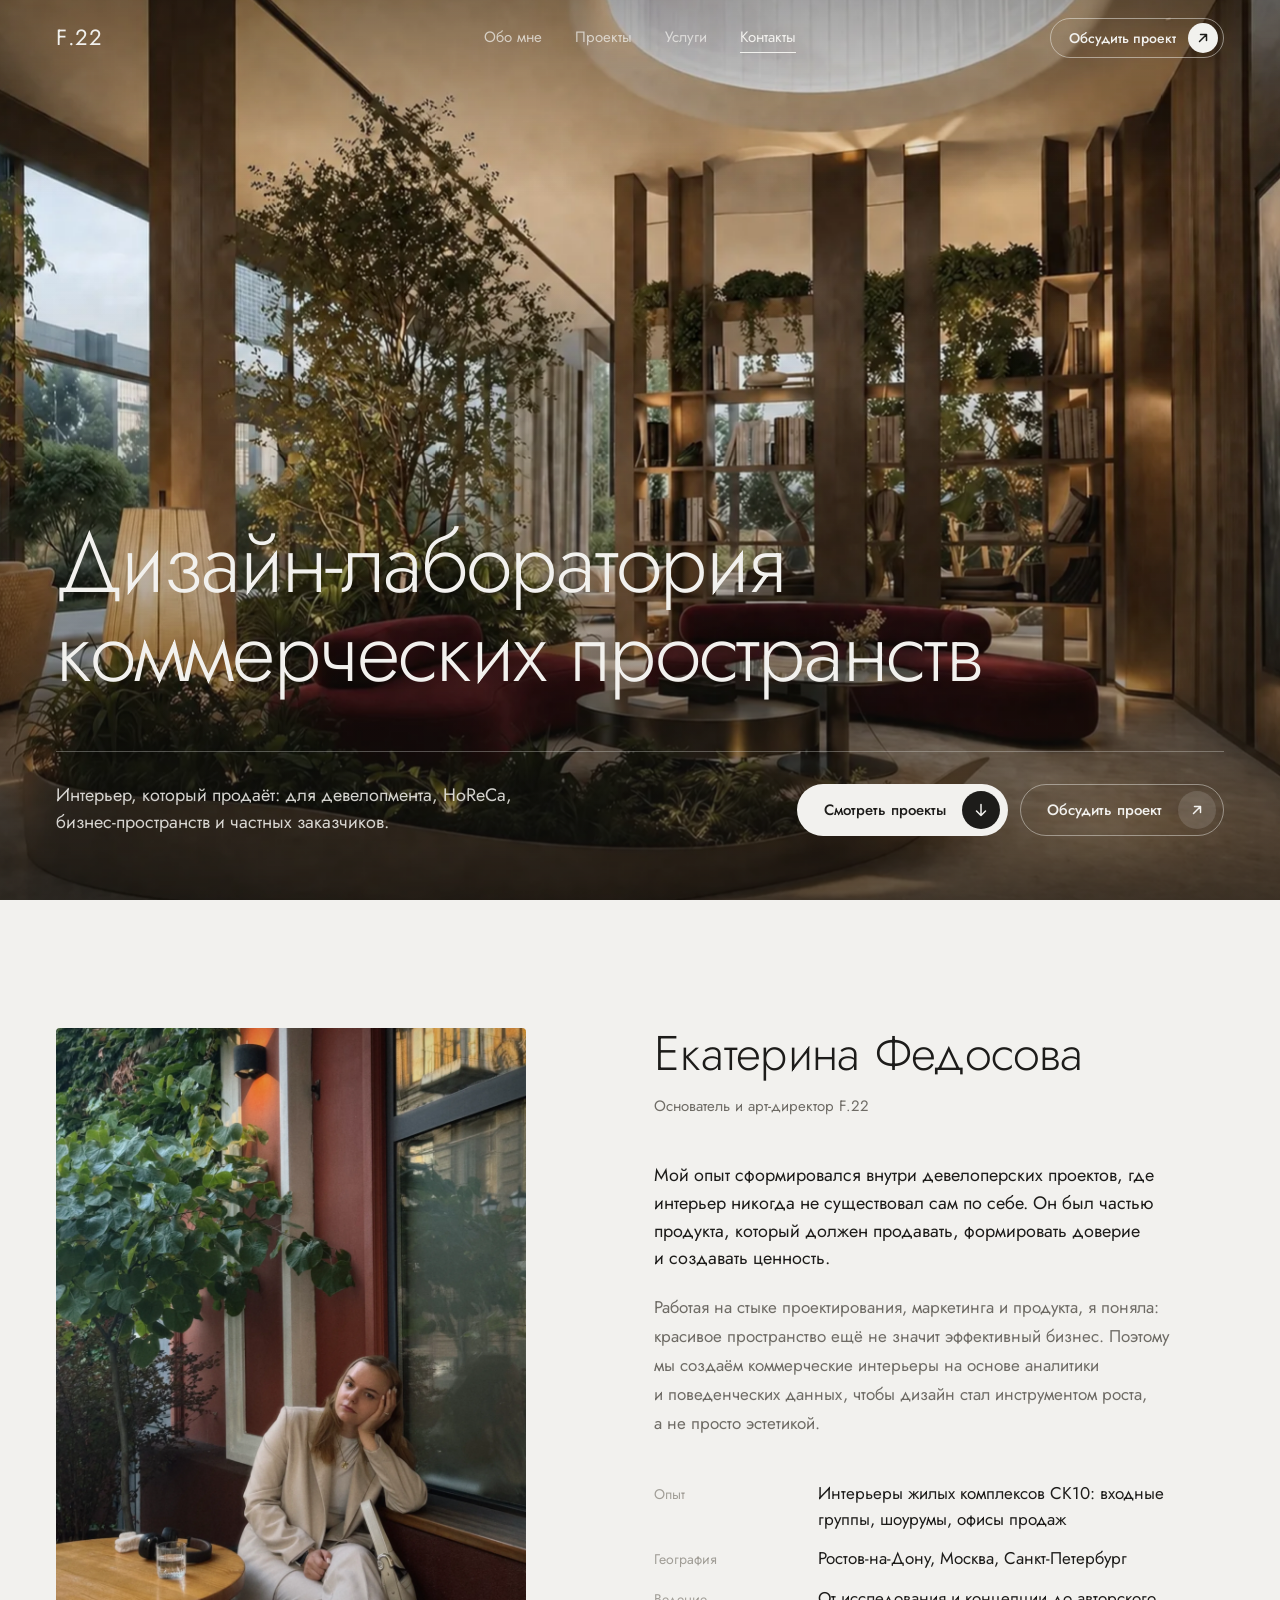
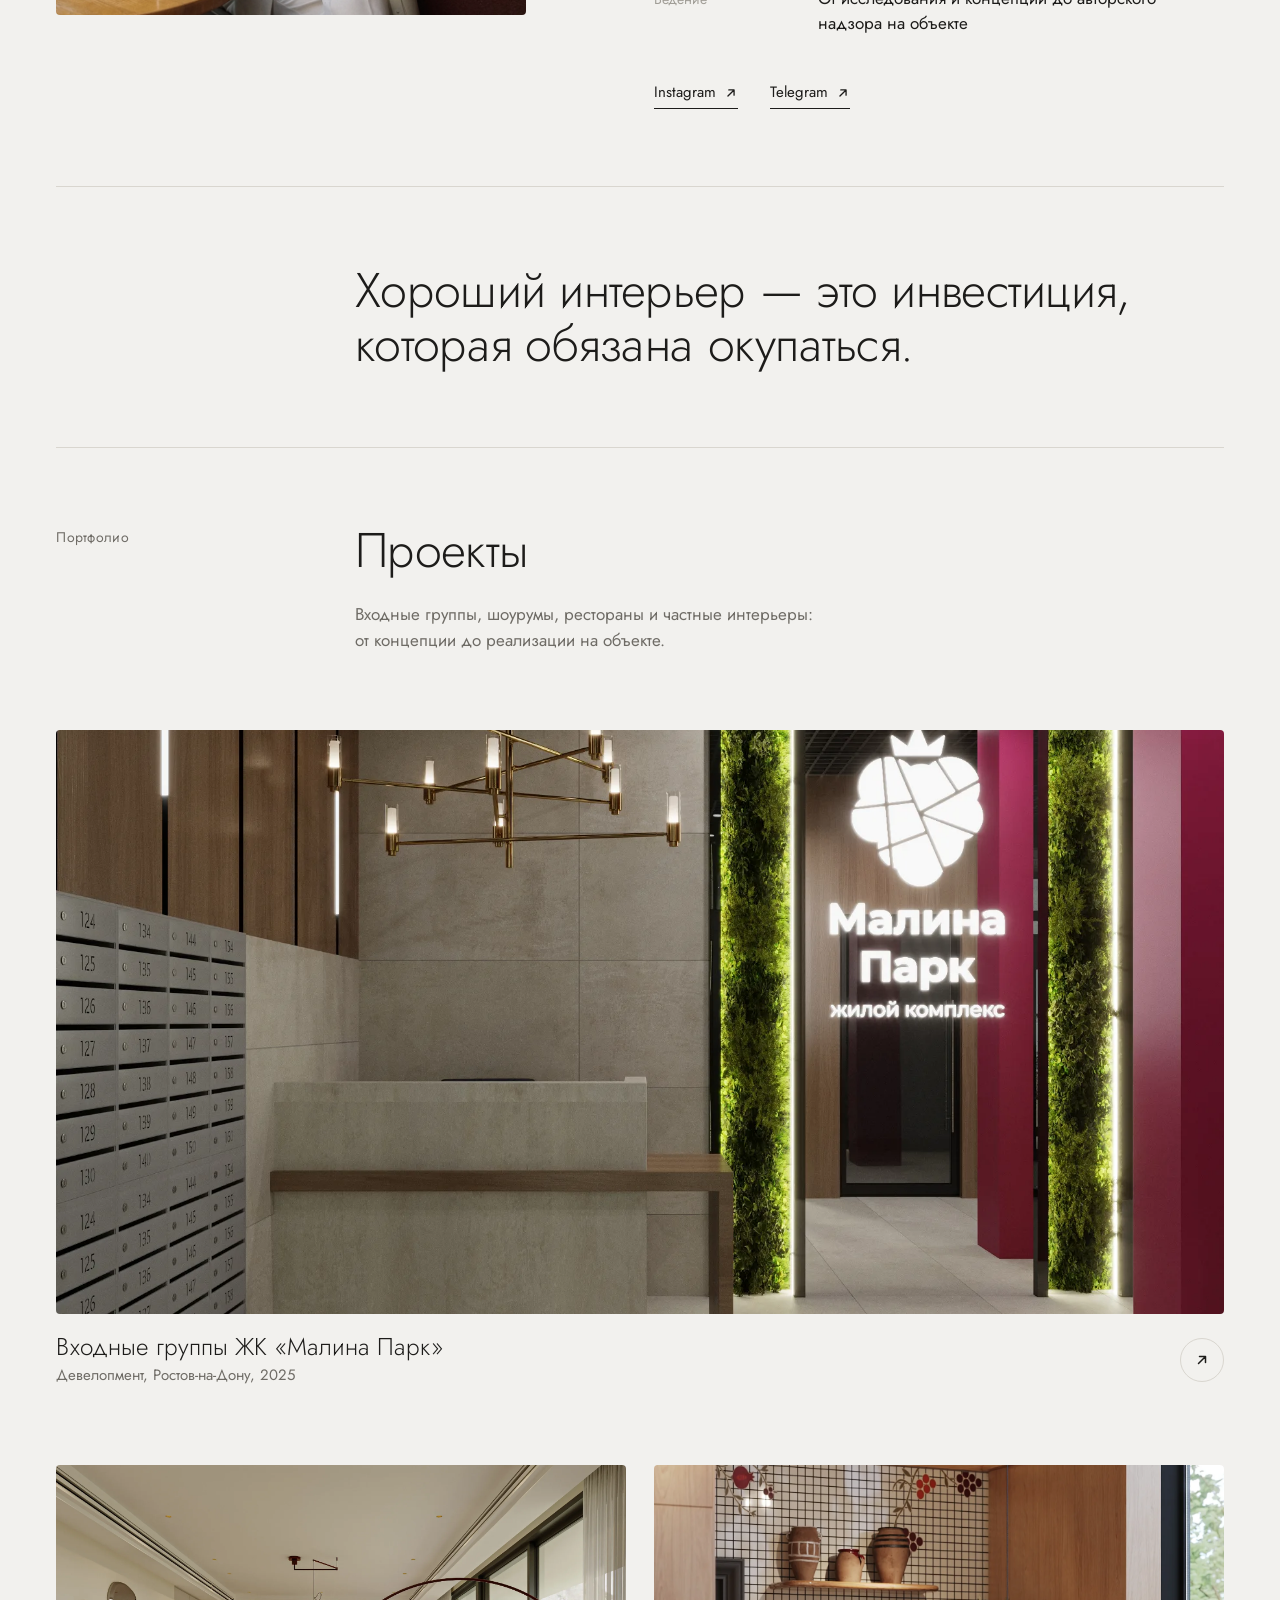
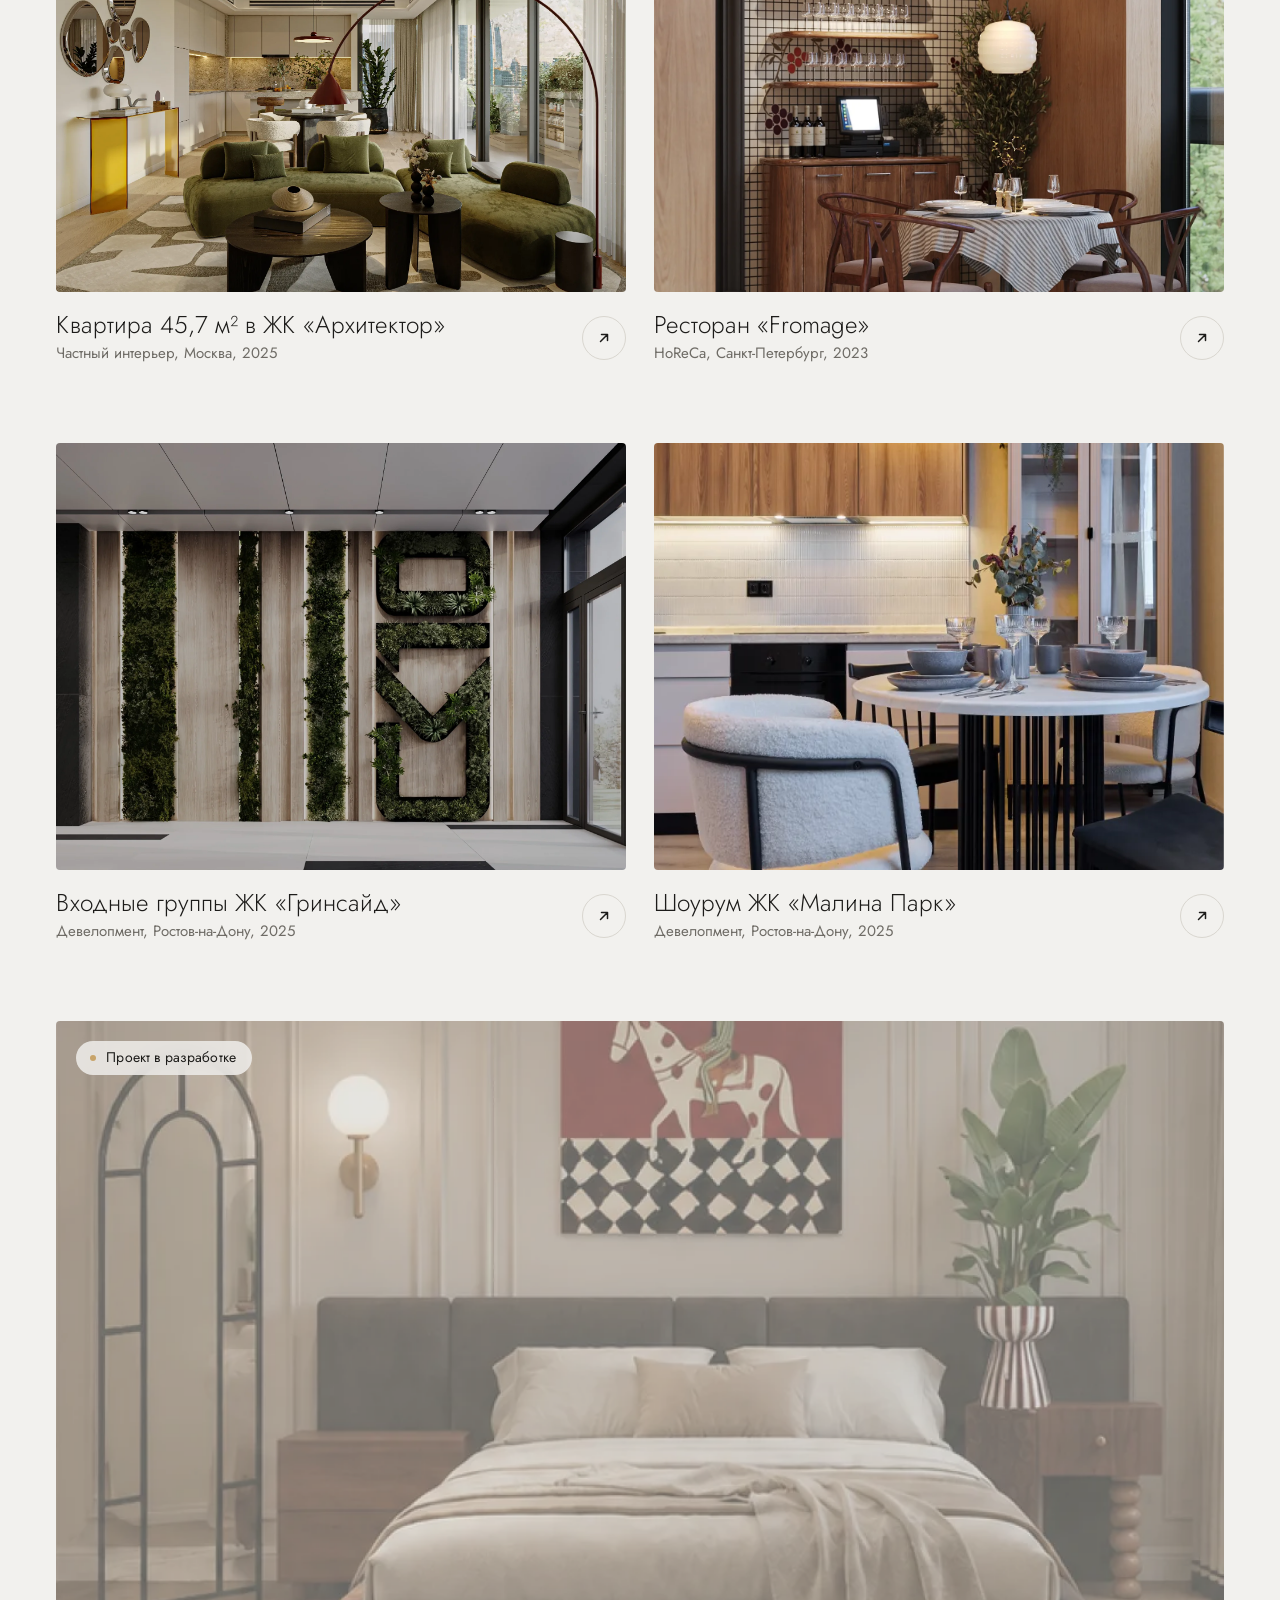
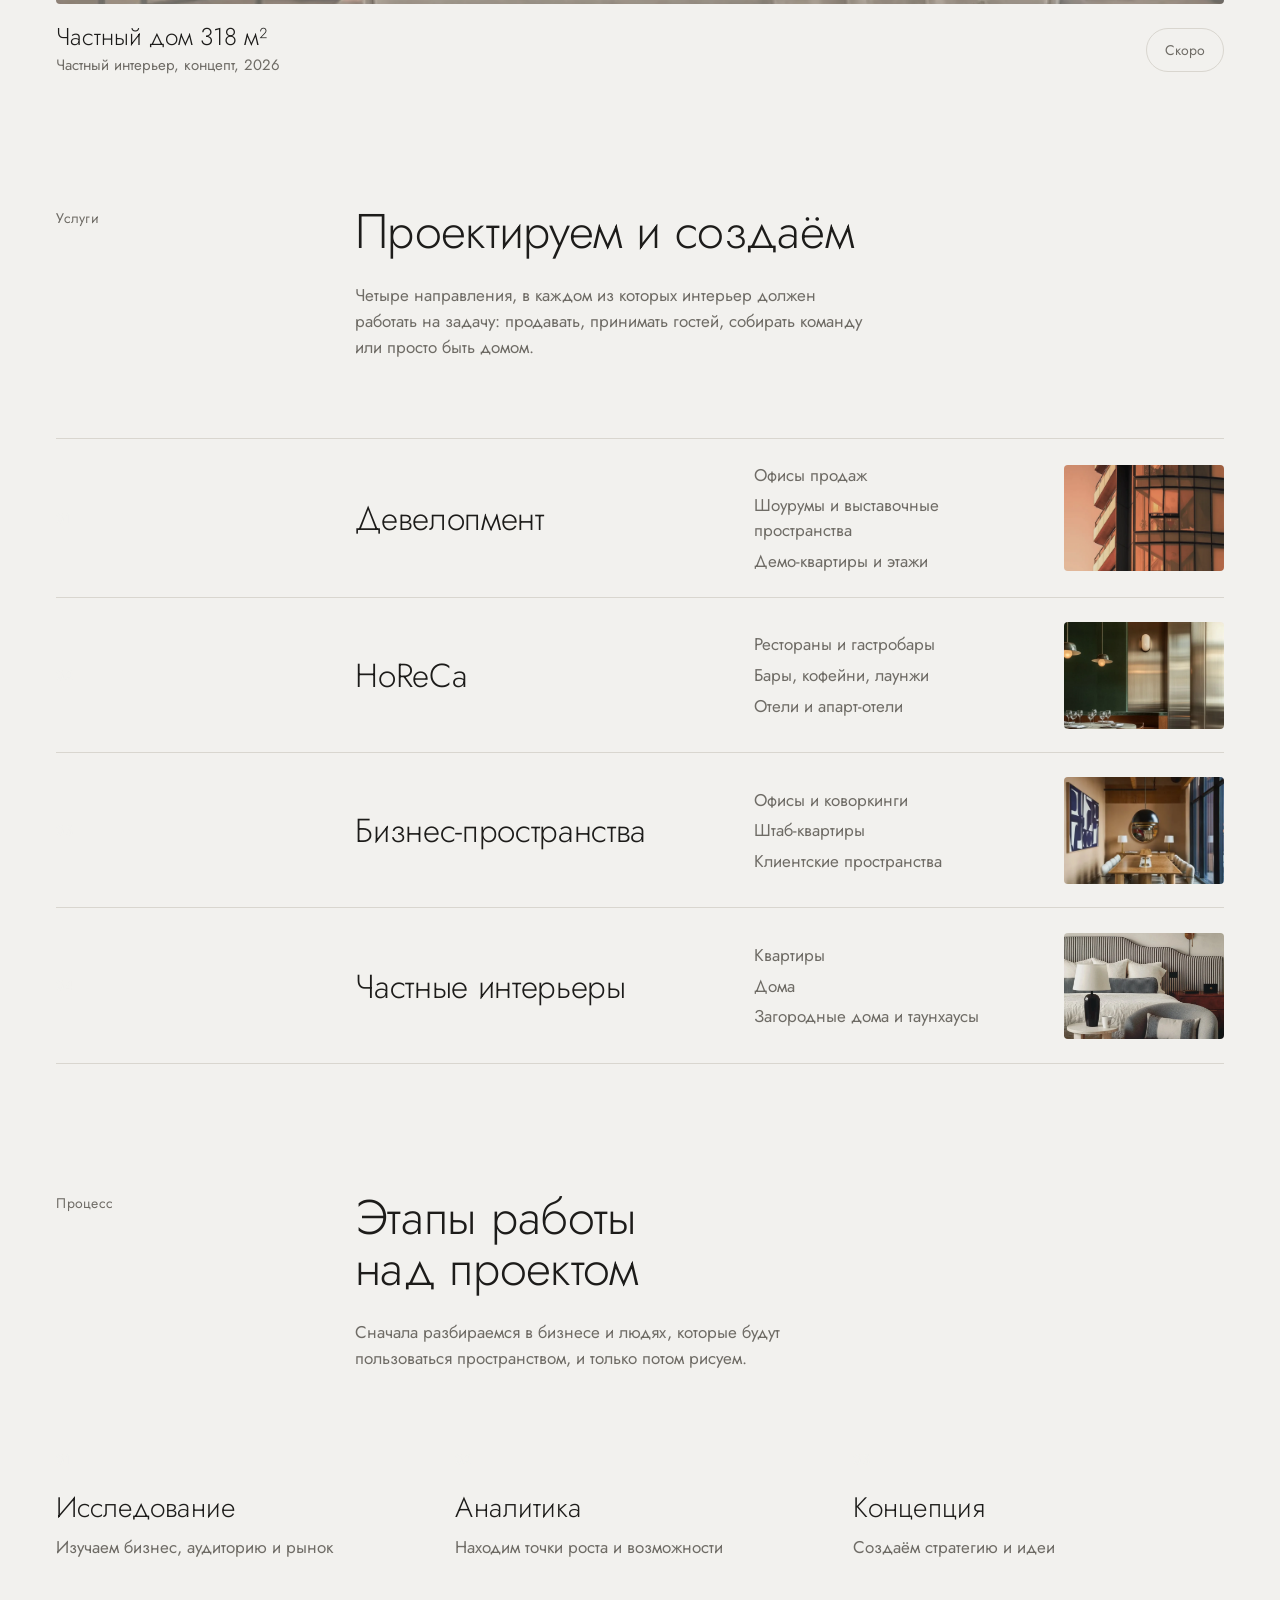
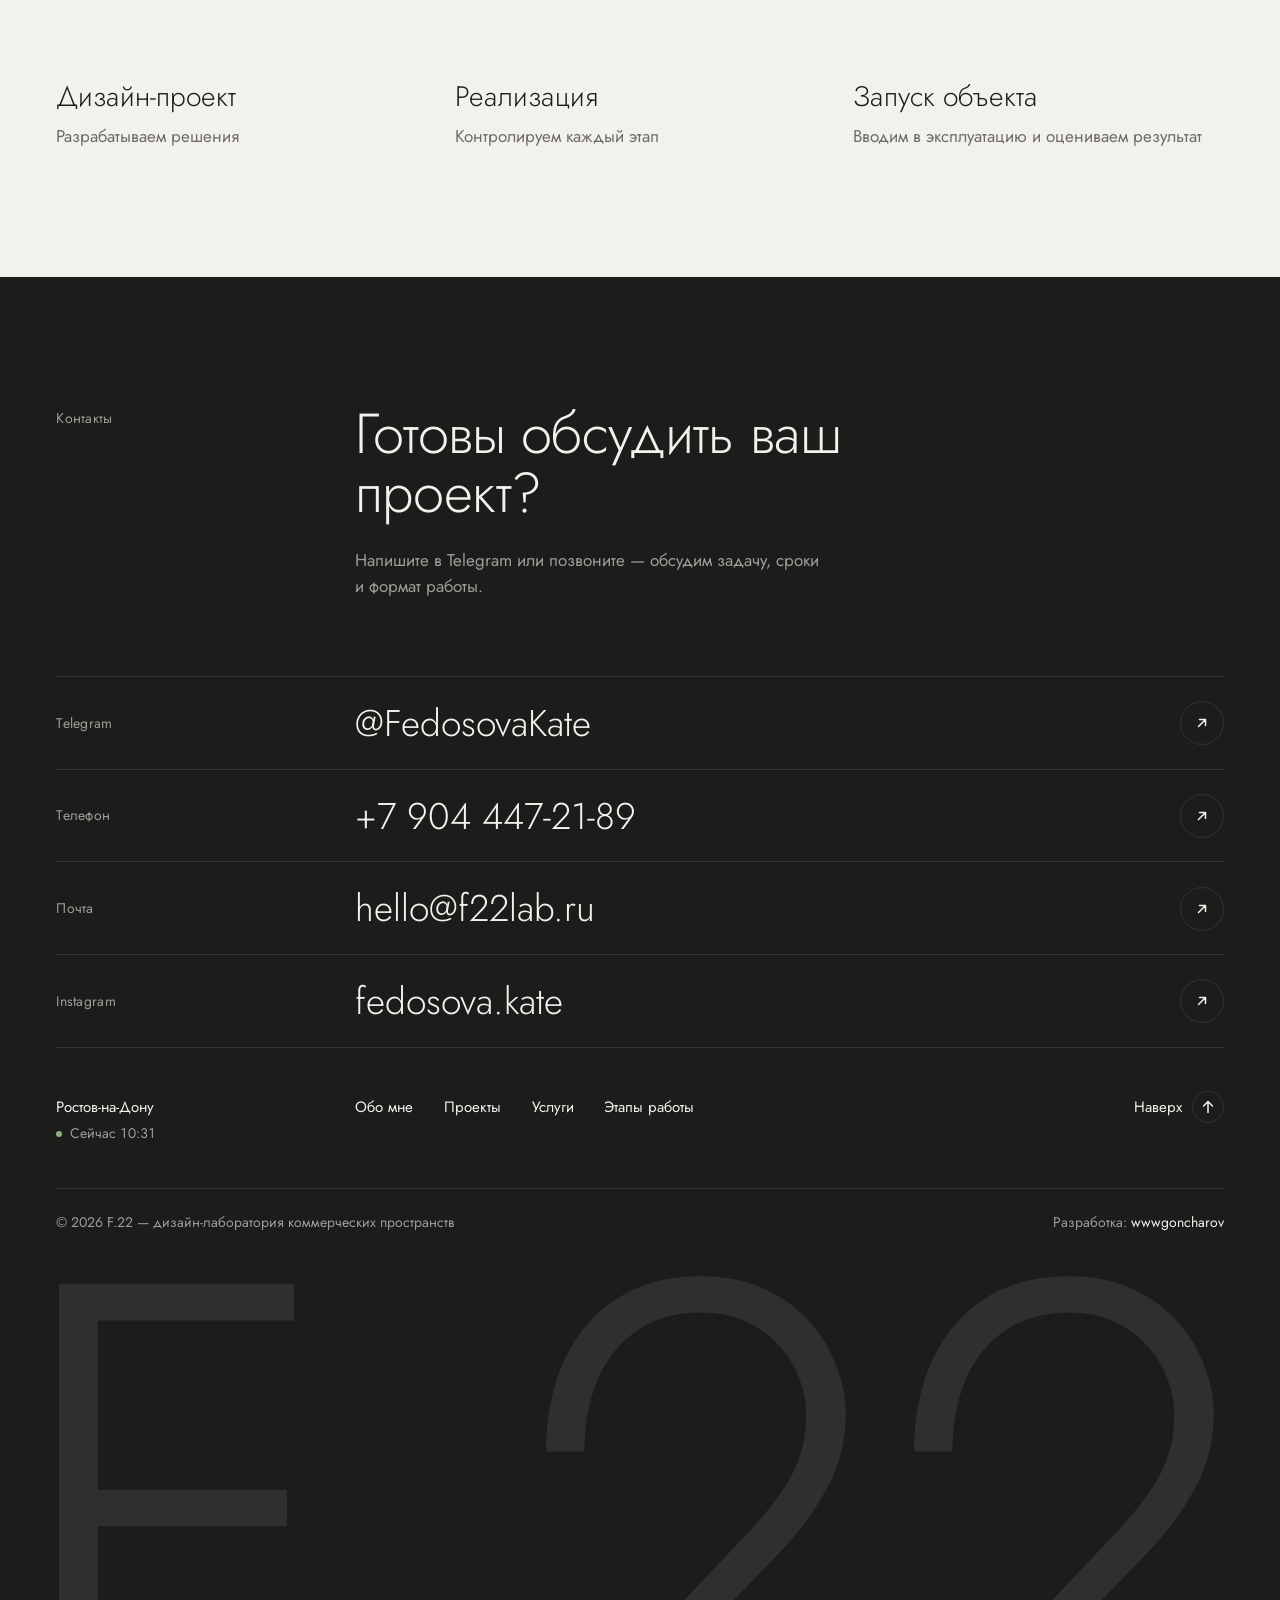
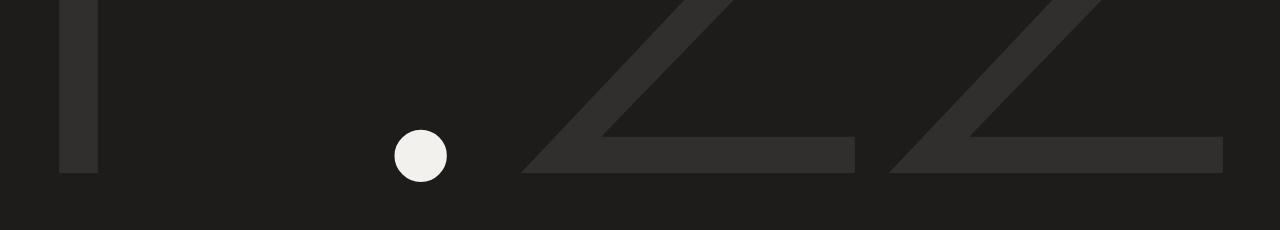
==== index.html @ 6439f621 "Мобильное меню: фото вровень с текстом, правильные переносы названий, подложка при прокрутке, стрелк" ====
<!doctype html>
<html lang="ru">
<head>
<meta charset="UTF-8" />
<meta name="viewport" content="width=device-width, initial-scale=1" />
<title>F.22 — дизайн-лаборатория коммерческих пространств</title>
<meta name="description" content="F.22 — дизайн-лаборатория коммерческих пространств Екатерины Федосовой. Интерьеры для девелопмента, HoReCa, бизнес-пространств и частных заказчиков." />
<meta name="theme-color" content="#1d1c1a" />
<script>(function(d){d.classList.add('js');var s;try{s=sessionStorage.getItem('f22-seen')}catch(e){}if(!s&&!matchMedia('(prefers-reduced-motion: reduce)').matches)d.classList.add('has-preloader');setTimeout(function(){d.classList.remove('has-preloader');d.classList.add('is-ready')},5000)})(document.documentElement);</script>
<link rel="preconnect" href="https://fonts.googleapis.com">
<link rel="preconnect" href="https://fonts.gstatic.com" crossorigin>
<link href="https://fonts.googleapis.com/css2?family=Jost:wght@300;400;500&display=swap" rel="stylesheet">
<link rel="stylesheet" href="styles.css?v=20261015-4" />
<link rel="preload" as="image" href="images/home/3A7YYE3VN3R0TZ41Y4D6B6QA4X.webp" fetchpriority="high" />
</head>
<body>
<div class="preloader" aria-hidden="true"><div class="preloader__inner"><div class="preloader__mark"><span>F</span><span>.</span><span>2</span><span>2</span></div><div class="preloader__bar"><span class="preloader__line"><i></i></span><span class="preloader__count">00</span></div></div></div>

  <header class="site-header is-over-hero" id="siteHeader" data-hero-header>
    <a href="#top" class="site-header__logo" aria-label="F.22 — наверх">F<i>.</i>22</a>
    <nav class="site-header__nav" aria-label="Разделы">
      <a href="#about" class="hover-line" data-spy="about">Обо мне</a>
      <a href="#projects" class="hover-line" data-spy="projects">Проекты</a>
      <a href="#services" class="hover-line" data-spy="services">Услуги</a>
      <a href="#contacts" class="hover-line" data-spy="contacts">Контакты</a>
    </nav>
    <a href="https://t.me/FedosovaKate" class="btn btn--small btn--outline site-header__cta has-arrow" target="_blank" rel="noopener"><span class="btn__label"><span data-text="Обсудить проект">Обсудить проект</span></span><span class="btn__icon"><span class="arrow arrow--out"><svg viewBox="0 0 16 16" aria-hidden="true"><path d="M4.5 11.5l7-7M5.5 4.5h6v6"/></svg><svg viewBox="0 0 16 16" aria-hidden="true"><path d="M4.5 11.5l7-7M5.5 4.5h6v6"/></svg></span></span></a>
    <span class="site-header__progress" aria-hidden="true"></span>
  </header>

  <main id="top">

    <!-- Первый экран -->
    <section class="hero">
      <div class="hero__media">
        <div class="hero__parallax">
          <img src="images/home/3A7YYE3VN3R0TZ41Y4D6B6QA4X.webp" alt="Лаунж-зона жилого комплекса с зелёными акцентами" loading="eager" fetchpriority="high" decoding="async" />
        </div>
      </div>
      <div class="container hero__inner">
        <h1 class="hero__title">
          <span class="line"><span>Дизайн-лаборатория</span></span>
          <span class="line"><span>коммерческих пространств</span></span>
        </h1>
        <div class="hero__bottom">
          <p class="hero__lead">Интерьер, который продаёт: для девелопмента, HoReCa, бизнес-пространств и частных заказчиков.</p>
          <div class="hero__actions btn-row">
            <a href="#projects" class="btn btn--light has-arrow"><span class="btn__label"><span data-text="Смотреть проекты">Смотреть проекты</span></span><span class="btn__icon"><span class="arrow arrow--down"><svg viewBox="0 0 16 16" aria-hidden="true"><path d="M8 2.5v11M3.5 9 8 13.5 12.5 9"/></svg><svg viewBox="0 0 16 16" aria-hidden="true"><path d="M8 2.5v11M3.5 9 8 13.5 12.5 9"/></svg></span></span></a>
            <a href="https://t.me/FedosovaKate" class="btn btn--ghost-light has-arrow" target="_blank" rel="noopener"><span class="btn__label"><span data-text="Обсудить проект">Обсудить проект</span></span><span class="btn__icon"><span class="arrow arrow--out"><svg viewBox="0 0 16 16" aria-hidden="true"><path d="M4.5 11.5l7-7M5.5 4.5h6v6"/></svg><svg viewBox="0 0 16 16" aria-hidden="true"><path d="M4.5 11.5l7-7M5.5 4.5h6v6"/></svg></span></span></a>
          </div>
        </div>
      </div>
    </section>

    <!-- Обо мне -->
    <section class="section about" id="about" data-reveal-group>
      <div class="container about__grid">
        <figure class="about__photo reveal-media">
          <img src="images/home/7981HK45ACXXZ43P3V9BPM91ZP.webp" alt="Екатерина Федосова, основатель F.22" loading="lazy" decoding="async" />
        </figure>
        <div class="about__body">
          <h2 class="h2 reveal">Екатерина Федосова</h2>
          <p class="about__role reveal">Основатель и арт-директор F.22</p>
          <p class="lead reveal">Мой опыт сформировался внутри девелоперских проектов, где интерьер никогда не существовал сам по себе. Он был частью продукта, который должен продавать, формировать доверие и создавать ценность.</p>
          <p class="text reveal">Работая на стыке проектирования, маркетинга и продукта, я поняла: красивое пространство ещё не значит эффективный бизнес. Поэтому мы создаём коммерческие интерьеры на основе аналитики и поведенческих данных, чтобы дизайн стал инструментом роста, а не просто эстетикой.</p>
          <dl class="facts reveal">
            <div><dt>Опыт</dt><dd>Интерьеры жилых комплексов СК10: входные группы, шоурумы, офисы продаж</dd></div>
            <div><dt>География</dt><dd><span class="nowrap">Ростов-на-Дону</span>, Москва, <span class="nowrap">Санкт-Петербург</span></dd></div>
            <div><dt>Ведение</dt><dd>От исследования и концепции до авторского надзора на объекте</dd></div>
          </dl>
          <div class="about__links reveal">
            <a href="https://www.instagram.com/fedosova.kate/" target="_blank" rel="noopener" class="link has-arrow">Instagram <span class="arrow arrow--out"><svg viewBox="0 0 16 16" aria-hidden="true"><path d="M4.5 11.5l7-7M5.5 4.5h6v6"/></svg><svg viewBox="0 0 16 16" aria-hidden="true"><path d="M4.5 11.5l7-7M5.5 4.5h6v6"/></svg></span></a>
            <a href="https://t.me/FedosovaKate" target="_blank" rel="noopener" class="link has-arrow">Telegram <span class="arrow arrow--out"><svg viewBox="0 0 16 16" aria-hidden="true"><path d="M4.5 11.5l7-7M5.5 4.5h6v6"/></svg><svg viewBox="0 0 16 16" aria-hidden="true"><path d="M4.5 11.5l7-7M5.5 4.5h6v6"/></svg></span></a>
          </div>
        </div>
      </div>
    </section>

    <!-- Манифест: слова проявляются по мере прокрутки -->
    <section class="statement">
      <div class="container">
        <p class="statement__text" data-words>Хороший интерьер — это инвестиция,
которая обязана окупаться.</p>
      </div>
    </section>

    <!-- Проекты -->
    <section class="section projects" id="projects" data-reveal-group>
      <div class="container">
        <div class="section-head">
          <p class="section-head__label reveal">Портфолио</p>
          <div class="section-head__body">
            <h2 class="h2 reveal">Проекты</h2>
            <p class="section-head__note reveal">Входные группы, шоурумы, рестораны и частные интерьеры: от концепции до реализации на объекте.</p>
          </div>
        </div>

        <div class="projects-list">
          <a href="projects/entrance-malina-park.html" class="project project--wide has-arrow">
            <div class="project__media reveal-media" data-cursor="Смотреть"><img src="images/home/11G11G458MPY3BJP7VB8PRRKVY.webp" alt="Входные группы ЖК «Малина Парк»" loading="lazy" decoding="async" /></div>
            <div class="project__meta reveal"><h3 class="project__title"><span class="hover-line">Входные группы ЖК «Малина Парк»</span></h3><p class="project__info">Девелопмент, <span class="nowrap">Ростов-на-Дону</span>, 2025</p><span class="row-icon" aria-hidden="true"><span class="arrow arrow--out"><svg viewBox="0 0 16 16" aria-hidden="true"><path d="M4.5 11.5l7-7M5.5 4.5h6v6"/></svg><svg viewBox="0 0 16 16" aria-hidden="true"><path d="M4.5 11.5l7-7M5.5 4.5h6v6"/></svg></span></span></div>
          </a>
          <a href="projects/apartment-arhitektor.html" class="project has-arrow">
            <div class="project__media reveal-media" data-cursor="Смотреть"><img src="images/home/28259677558R3R0J8AFCT1VQPZ.webp" alt="Квартира 45,7 м² в ЖК «Архитектор»" loading="lazy" decoding="async" /></div>
            <div class="project__meta reveal"><h3 class="project__title"><span class="hover-line">Квартира 45,7 м² в ЖК «Архитектор»</span></h3><p class="project__info">Частный интерьер, Москва, 2025</p><span class="row-icon" aria-hidden="true"><span class="arrow arrow--out"><svg viewBox="0 0 16 16" aria-hidden="true"><path d="M4.5 11.5l7-7M5.5 4.5h6v6"/></svg><svg viewBox="0 0 16 16" aria-hidden="true"><path d="M4.5 11.5l7-7M5.5 4.5h6v6"/></svg></span></span></div>
          </a>
          <a href="projects/fromage.html" class="project has-arrow">
            <div class="project__media reveal-media" data-cursor="Смотреть"><img src="images/home/77JVEY8MZJV588YZP59KXNN8CR.webp" alt="Ресторан «Fromage»" loading="lazy" decoding="async" /></div>
            <div class="project__meta reveal"><h3 class="project__title"><span class="hover-line">Ресторан «Fromage»</span></h3><p class="project__info">HoReCa, <span class="nowrap">Санкт-Петербург</span>, 2023</p><span class="row-icon" aria-hidden="true"><span class="arrow arrow--out"><svg viewBox="0 0 16 16" aria-hidden="true"><path d="M4.5 11.5l7-7M5.5 4.5h6v6"/></svg><svg viewBox="0 0 16 16" aria-hidden="true"><path d="M4.5 11.5l7-7M5.5 4.5h6v6"/></svg></span></span></div>
          </a>
          <a href="projects/entrance-greenside.html" class="project has-arrow">
            <div class="project__media reveal-media" data-cursor="Смотреть"><img src="images/home/7MHP977G6SNSZMR1BA5CCB39PQ.webp" alt="Входные группы ЖК «Гринсайд»" loading="lazy" decoding="async" /></div>
            <div class="project__meta reveal"><h3 class="project__title"><span class="hover-line">Входные группы ЖК «Гринсайд»</span></h3><p class="project__info">Девелопмент, <span class="nowrap">Ростов-на-Дону</span>, 2025</p><span class="row-icon" aria-hidden="true"><span class="arrow arrow--out"><svg viewBox="0 0 16 16" aria-hidden="true"><path d="M4.5 11.5l7-7M5.5 4.5h6v6"/></svg><svg viewBox="0 0 16 16" aria-hidden="true"><path d="M4.5 11.5l7-7M5.5 4.5h6v6"/></svg></span></span></div>
          </a>
          <a href="projects/showroom-malina-park.html" class="project has-arrow">
            <div class="project__media reveal-media" data-cursor="Смотреть"><img src="images/home/2ZYSMY14TABPABFVN132NM559C.webp" alt="Шоурум ЖК «Малина Парк»" loading="lazy" decoding="async" /></div>
            <div class="project__meta reveal"><h3 class="project__title"><span class="hover-line">Шоурум ЖК «Малина Парк»</span></h3><p class="project__info">Девелопмент, <span class="nowrap">Ростов-на-Дону</span>, 2025</p><span class="row-icon" aria-hidden="true"><span class="arrow arrow--out"><svg viewBox="0 0 16 16" aria-hidden="true"><path d="M4.5 11.5l7-7M5.5 4.5h6v6"/></svg><svg viewBox="0 0 16 16" aria-hidden="true"><path d="M4.5 11.5l7-7M5.5 4.5h6v6"/></svg></span></span></div>
          </a>
          <a href="projects/house.html" class="project project--wide project--wip" data-wip aria-haspopup="dialog">
            <div class="project__media reveal-media" data-cursor="wip"><img src="images/home/0J0ZRATZMKKG4VMBTREP3DQH4H.webp" alt="Частный дом 318 м² — проект в разработке" loading="lazy" decoding="async" /><span class="wip-badge"><span class="wip-dot" aria-hidden="true"></span>Проект в&nbsp;разработке</span></div>
            <div class="project__meta reveal"><h3 class="project__title"><span class="hover-line">Частный дом 318&nbsp;м²</span></h3><p class="project__info">Частный интерьер, концепт, 2026</p><span class="project__soon">Скоро</span></div>
          </a>
        </div>
      </div>
    </section>

    <!-- Услуги -->
    <section class="section services" id="services" data-reveal-group>
      <div class="container">
        <div class="section-head">
          <p class="section-head__label reveal">Услуги</p>
          <div class="section-head__body">
            <h2 class="h2 reveal">Проектируем и создаём</h2>
            <p class="section-head__note reveal">Четыре направления, в каждом из которых интерьер должен работать на задачу: продавать, принимать гостей, собирать команду или просто быть домом.</p>
          </div>
        </div>
        <ul class="services-list">
          <li class="service reveal"><span class="service__num">01</span><h3 class="service__title">Девелопмент</h3><ul class="service__items"><li>Офисы продаж</li><li>Шоурумы и выставочные пространства</li><li>Демо-квартиры и этажи</li></ul><div class="service__media reveal-media"><img src="images/home/72HXPEKQJBB0APMDSMA4K3706X.webp" alt="" loading="lazy" decoding="async" /></div></li>
          <li class="service reveal"><span class="service__num">02</span><h3 class="service__title">HoReCa</h3><ul class="service__items"><li>Рестораны и гастробары</li><li>Бары, кофейни, лаунжи</li><li>Отели и апарт-отели</li></ul><div class="service__media reveal-media"><img src="images/home/6TNX44TBH3NJ8H4HT0WPK3P139.webp" alt="" loading="lazy" decoding="async" /></div></li>
          <li class="service reveal"><span class="service__num">03</span><h3 class="service__title"><span class="nowrap">Бизнес-пространства</span></h3><ul class="service__items"><li>Офисы и коворкинги</li><li>Штаб-квартиры</li><li>Клиентские пространства</li></ul><div class="service__media reveal-media"><img src="images/home/425D62BBPQD1RGM4RM1NB3ZW0S.webp" alt="" loading="lazy" decoding="async" /></div></li>
          <li class="service reveal"><span class="service__num">04</span><h3 class="service__title">Частные интерьеры</h3><ul class="service__items"><li>Квартиры</li><li>Дома</li><li>Загородные дома и таунхаусы</li></ul><div class="service__media reveal-media"><img src="images/home/4J2YC5BSKVSKCXMZR03PQ27X61.webp" alt="" loading="lazy" decoding="async" /></div></li>
        </ul>
      </div>
    </section>

    <!-- Этапы -->
    <section class="section process" id="process" data-reveal-group>
      <div class="container">
        <div class="section-head">
          <p class="section-head__label reveal">Процесс</p>
          <div class="section-head__body">
            <h2 class="h2 reveal">Этапы работы над проектом</h2>
            <p class="section-head__note reveal">Сначала разбираемся в бизнесе и людях, которые будут пользоваться пространством, и только потом рисуем.</p>
          </div>
        </div>
        <ol class="steps">
          <li class="step reveal"><span class="step__num row-num">01</span><h3 class="step__title">Исследование</h3><p class="step__text">Изучаем бизнес, аудиторию и рынок</p></li>
          <li class="step reveal"><span class="step__num row-num">02</span><h3 class="step__title">Аналитика</h3><p class="step__text">Находим точки роста и возможности</p></li>
          <li class="step reveal"><span class="step__num row-num">03</span><h3 class="step__title">Концепция</h3><p class="step__text">Создаём стратегию и идеи</p></li>
          <li class="step reveal"><span class="step__num row-num">04</span><h3 class="step__title">Дизайн-проект</h3><p class="step__text">Разрабатываем решения</p></li>
          <li class="step reveal"><span class="step__num row-num">05</span><h3 class="step__title">Реализация</h3><p class="step__text">Контролируем каждый этап</p></li>
          <li class="step reveal"><span class="step__num row-num">06</span><h3 class="step__title">Запуск объекта</h3><p class="step__text">Вводим в эксплуатацию и оцениваем результат</p></li>
        </ol>
      </div>
    </section>

  </main>

  <footer class="footer footer--b" id="contacts" data-reveal-group>
    <div class="container">

      <div class="fb-head">
        <p class="fb-eyebrow reveal">Контакты</p>
        <div class="fb-head__body">
          <h2 class="footer__title reveal">Готовы обсудить ваш проект?</h2>
          <p class="fb-head__text reveal">Напишите в Telegram или позвоните — обсудим задачу, сроки и формат работы.</p>
        </div>
      </div>

      <ul class="fb-rows">
        <li class="fb-row reveal"><a href="https://t.me/FedosovaKate" target="_blank" rel="noopener" class="fb-row__link has-arrow"><span class="fb-row__label">Telegram</span><span class="fb-row__value">@FedosovaKate</span><span class="fb-row__icon"><span class="arrow arrow--out"><svg viewBox="0 0 16 16" aria-hidden="true"><path d="M4.5 11.5l7-7M5.5 4.5h6v6"/></svg><svg viewBox="0 0 16 16" aria-hidden="true"><path d="M4.5 11.5l7-7M5.5 4.5h6v6"/></svg></span></span></a></li>
        <li class="fb-row reveal"><a href="tel:+79044472189" class="fb-row__link has-arrow"><span class="fb-row__label">Телефон</span><span class="fb-row__value">+7 904 447-21-89</span><span class="fb-row__icon"><span class="arrow arrow--out"><svg viewBox="0 0 16 16" aria-hidden="true"><path d="M4.5 11.5l7-7M5.5 4.5h6v6"/></svg><svg viewBox="0 0 16 16" aria-hidden="true"><path d="M4.5 11.5l7-7M5.5 4.5h6v6"/></svg></span></a></li>
        <li class="fb-row reveal"><button type="button" class="fb-row__link copy has-arrow" data-copy="hello@f22lab.ru" aria-label="Скопировать почту hello@f22lab.ru"><span class="fb-row__label">Почта</span><span class="fb-row__value">hello@f22lab.ru</span><span class="fb-row__icon"><span class="arrow arrow--out"><svg viewBox="0 0 16 16" aria-hidden="true"><path d="M4.5 11.5l7-7M5.5 4.5h6v6"/></svg><svg viewBox="0 0 16 16" aria-hidden="true"><path d="M4.5 11.5l7-7M5.5 4.5h6v6"/></svg></span><span class="copy__toast" role="status">Почта скопирована</span></span></button></li>
        <li class="fb-row reveal"><a href="https://www.instagram.com/fedosova.kate/" target="_blank" rel="noopener" class="fb-row__link has-arrow"><span class="fb-row__label">Instagram</span><span class="fb-row__value">fedosova.kate</span><span class="fb-row__icon"><span class="arrow arrow--out"><svg viewBox="0 0 16 16" aria-hidden="true"><path d="M4.5 11.5l7-7M5.5 4.5h6v6"/></svg><svg viewBox="0 0 16 16" aria-hidden="true"><path d="M4.5 11.5l7-7M5.5 4.5h6v6"/></svg></span></span></a></li>
      </ul>

      <div class="fb-meta">
        <div class="fb-meta__city">
          <p>Ростов-на-Дону</p>
          <p class="footer__note footer__time" data-clock hidden><span class="dot" aria-hidden="true"></span>Сейчас <span data-clock-time></span></p>
        </div>
        <nav class="fb-meta__nav" aria-label="Разделы">
          <a href="#about" class="hover-line">Обо мне</a>
          <a href="#projects" class="hover-line">Проекты</a>
          <a href="#services" class="hover-line">Услуги</a>
          <a href="#process" class="hover-line">Этапы работы</a>
        </nav>
        <a href="#top" class="to-top has-arrow">Наверх <span class="btn__icon"><span class="arrow arrow--up"><svg viewBox="0 0 16 16" aria-hidden="true"><path d="M8 13.5v-11M3.5 7 8 2.5 12.5 7"/></svg><svg viewBox="0 0 16 16" aria-hidden="true"><path d="M8 13.5v-11M3.5 7 8 2.5 12.5 7"/></svg></span></span></a>
      </div>

      <div class="footer__bottom">
        <p>© 2026 F.22 — дизайн-лаборатория коммерческих пространств</p>
        <p>Разработка: <a href="https://t.me/wwwgoncharov" target="_blank" rel="noopener" class="hover-line">wwwgoncharov</a></p>
      </div>

      <div class="footer__mark" aria-hidden="true" data-mark>
        <span class="footer__mark-inner"><span class="ch">F</span><span class="ch ch--dot">.</span><span class="ch">2</span><span class="ch">2</span><i class="footer__mark-bl"></i></span>
      </div>

    </div>
  </footer>

  <script src="script.js?v=20261015-4"></script>
</body>
</html>
---- styles.css ----
/* ==========================================================================
   F.22 — дизайн-лаборатория коммерческих пространств
   Концепция: «спецификация». Сайт говорит языком интерьерного проекта:
   точная сетка, тонкие линии, спокойные подписи, много воздуха.
   Поверх — тихий интерактивный слой: всё отвечает на действие человека,
   но ничего не мешает читать и смотреть.

   Шрифт: Jost на всём сайте (300 — крупные заголовки, 400 — текст, 500 — кнопки). Капса нет.
   Анимируются только transform / opacity / clip-path — без размытия
   и без тяжёлых эффектов, чтобы скролл оставался плавным.
   ========================================================================== */

:root {
  /* ---------- палитра ---------- */
  --color-bg: #f2f1ee;
  --color-surface: #e8e6e1;
  --color-ink: #1d1c1a;
  --color-ink-soft: #6f6c66;
  --color-ink-faint: #a19e97;
  --color-line: #d9d6cf;
  --color-dark: #1d1c1a;
  --color-on-dark: #f2f1ee;
  --color-on-dark-soft: rgba(242, 241, 238, 0.6);
  --color-on-dark-line: rgba(242, 241, 238, 0.16);

  /* ---------- шрифты ---------- */
  --font-display: 'Jost', 'Futura', 'Century Gothic', -apple-system, sans-serif;
  --font-text: 'Jost', 'Futura', -apple-system, BlinkMacSystemFont, 'Segoe UI', system-ui, sans-serif;

  /* ---------- шкала ---------- */
  --text-hero: clamp(42px, 6.6vw, 112px);
  --text-statement: clamp(30px, 4.4vw, 68px);
  --text-h1: clamp(36px, 4.6vw, 72px);
  --text-h2: clamp(32px, 3.8vw, 58px);
  --text-h3: clamp(20px, 1.6vw, 24px);
  --text-lead: clamp(18px, 1.4vw, 22px);
  --text-body: 17px;
  --text-small: 15px;
  --text-caption: 14px;

  /* ---------- сетка и ритм ---------- */
  --page-max: 1680px;
  --gutter: clamp(20px, 4.4vw, 72px);
  --col-gap: clamp(16px, 2.2vw, 32px);
  --space-sm: clamp(16px, 2vw, 24px);
  --space-md: clamp(32px, 3.4vw, 48px);
  --space-lg: clamp(56px, 6vw, 96px);
  --space-xl: clamp(88px, 10vw, 160px);

  --header-h: 76px;
  --radius-img: 4px;   /* закругление всех фото */

  /* ---------- движение ---------- */
  --ease: cubic-bezier(0.22, 1, 0.36, 1);          /* мягкое торможение */
  --ease-in-out: cubic-bezier(0.65, 0, 0.35, 1);   /* «шторка» */
  --dur-fast: 0.35s;
  --dur: 0.6s;
  --dur-slow: 1.2s;
  /* наведение: плавный разгон и долгое торможение — без рывков */
  --ease-soft: cubic-bezier(0.45, 0, 0.15, 1);
  --dur-hover: 0.9s;
}

/* ==========================================================================
   База
   ========================================================================== */
*, *::before, *::after { box-sizing: border-box; }
html { -webkit-text-size-adjust: 100%; }

body {
  margin: 0;
  background: var(--color-bg);
  color: var(--color-ink);
  font-family: var(--font-text);
  font-size: var(--text-body);
  line-height: 1.65;
  -webkit-font-smoothing: antialiased;
  -moz-osx-font-smoothing: grayscale;
  text-rendering: optimizeLegibility;
}

img { display: block; max-width: 100%; }

/* все фото — с мягким закруглением; isolation + translateZ — чтобы Safari
   не терял скругление, когда картинка внутри приближается */
.project__media, .about__photo, .service__media, .gallery-item, .project-sibling__image {
  position: relative;
  border-radius: var(--radius-img);
  isolation: isolate;
  transform: translateZ(0);
}
/* фото всегда в полном цвете; у кликабельных при наведении — лёгкое
   мягкое затемнение поверх (без смены насыщенности и без «вспышек») */
.project__media::after, .service__media::after, .project-sibling__image::after {
  content: '';
  position: absolute; inset: 0;
  z-index: 1;
  border-radius: inherit;
  background: rgba(20, 19, 17, 0.16);
  opacity: 0;
  pointer-events: none;
  transition: opacity var(--dur-hover) var(--ease-soft);
}
.project:hover .project__media::after,
.service:hover .service__media::after,
.project-sibling:hover .project-sibling__image::after { opacity: 1; }
.nowrap { white-space: nowrap; }   /* составные названия городов не рвутся по дефису */
a { color: inherit; text-decoration: none; }
button { font: inherit; color: inherit; background: none; border: 0; padding: 0; cursor: pointer; }
h1, h2, h3, p, ul, ol, dl, dd, figure { margin: 0; }
ul, ol { padding: 0; list-style: none; }
svg { display: block; flex-shrink: 0; }

::selection { background: var(--color-ink); color: var(--color-bg); }
:focus-visible { outline: 1px solid currentColor; outline-offset: 4px; border-radius: 2px; }

.container {
  width: 100%;
  max-width: var(--page-max);
  margin: 0 auto;
  padding-left: var(--gutter);
  padding-right: var(--gutter);
}

.section { padding: var(--space-xl) 0; }
.section + .section { padding-top: 0; }

#about, #projects, #services, #process, #contacts { scroll-margin-top: 24px; }

/* ---------- типографика ---------- */
.h2 {
  font-family: var(--font-display);
  font-weight: 300;
  font-size: var(--text-h2);
  line-height: 1.06;
  letter-spacing: -0.015em;
}
.lead {
  font-size: var(--text-lead);
  line-height: 1.55;
  max-width: 34em;
  text-wrap: pretty;
}
.text {
  line-height: 1.7;
  color: var(--color-ink-soft);
  max-width: 38em;
  text-wrap: pretty;
}

/* шапка раздела — как в подвале: подпись слева (3 колонки),
   заголовок и пояснение справа */
.section-head {
  display: grid;
  grid-template-columns: repeat(12, minmax(0, 1fr));
  column-gap: var(--col-gap);
  align-items: start;
  margin-bottom: var(--space-lg);
}
.section-head__label {
  grid-column: 1 / span 3;
  padding-top: calc(var(--text-h2) * 0.1);
  margin-top: -0.32em;
  font-size: var(--text-caption);
  letter-spacing: 0.02em;
  color: var(--color-ink-soft);
}
.section-head__body { grid-column: 4 / -1; }
.section-head .h2 { max-width: 18ch; }
.section-head__note {
  margin-top: var(--space-sm);
  font-size: var(--text-body);
  line-height: 1.55;
  color: var(--color-ink-soft);
  max-width: 30em;
}

/* ==========================================================================
   Строки «спецификации» — общий язык сайта
   Тонкая линия прорисовывается при появлении; при наведении поверх неё
   пробегает тёмная линия, содержимое чуть сдвигается, соседние строки
   притухают, кружок со стрелкой заливается.
   ========================================================================== */
.row-num {
  font-size: var(--text-caption);
  letter-spacing: 0.02em;
  color: var(--color-on-dark-soft);
  font-variant-numeric: tabular-nums;
  transition: color var(--dur-fast) ease;
}
.row-icon {
  display: inline-flex; align-items: center; justify-content: center;
  width: 44px; height: 44px;
  flex: none;
  border: 1px solid var(--color-line);
  border-radius: 50%;
  color: var(--color-ink);
  transition: background-color var(--dur-hover) var(--ease-soft), color var(--dur-hover) var(--ease-soft), border-color var(--dur-hover) var(--ease-soft);
}

/* ==========================================================================
   Иконки-стрелки: две копии, при наведении одна уходит, другая приходит
   ========================================================================== */
.arrow {
  --dx: 0; --dy: 0;
  position: relative;
  display: inline-flex;
  width: 16px; height: 16px;
  overflow: hidden;
  flex-shrink: 0;
}
.arrow svg {
  position: absolute; inset: 0;
  width: 16px; height: 16px;
  fill: none; stroke: currentColor; stroke-width: 1.5;
  stroke-linecap: round; stroke-linejoin: round;
  transition: transform 0.8s var(--ease-soft);
}
.arrow svg + svg { transform: translate(calc(var(--dx) * -140%), calc(var(--dy) * -140%)); }
.arrow--right    { --dx: 1;  --dy: 0; }
.arrow--left     { --dx: -1; --dy: 0; }
.arrow--down     { --dx: 0;  --dy: 1; }
.arrow--up       { --dx: 0;  --dy: -1; }
.arrow--out      { --dx: 1;  --dy: -1; }   /* ↗ — внешняя ссылка */

.has-arrow:hover .arrow svg:first-child,
.has-arrow:focus-visible .arrow svg:first-child { transform: translate(calc(var(--dx) * 140%), calc(var(--dy) * 140%)); }
.has-arrow:hover .arrow svg + svg,
.has-arrow:focus-visible .arrow svg + svg { transform: translate(0, 0); }

/* ==========================================================================
   Кнопки: текст «перекатывается», стрелка сменяется, фон мягко заливается
   ========================================================================== */
.btn {
  position: relative;
  isolation: isolate;
  display: inline-flex;
  align-items: center;
  gap: 16px;
  height: 52px;
  padding: 0 7px 0 26px;
  border: 1px solid transparent;
  border-radius: 999px;
  overflow: hidden;
  font-family: var(--font-text);
  font-size: 15px;
  font-weight: 500;
  line-height: 1;
  white-space: nowrap;
  cursor: pointer;
  transition: color var(--dur-hover) var(--ease-soft), border-color var(--dur-hover) var(--ease-soft);
  will-change: transform;
}
/* заливка поднимается снизу при наведении */
.btn::before {
  content: '';
  position: absolute; inset: -1px;
  z-index: -1;
  border-radius: inherit;
  transform: translateY(101%);
  transition: transform var(--dur-hover) var(--ease-soft);
}
.btn:hover::before, .btn:focus-visible::before { transform: translateY(0); }

/* текст: при наведении уезжает вверх, снизу приходит такой же.
   Окно с запасом по высоте, а копия стоит на 0.6em ниже — хвосты букв
   (у, д, р) и верх заглавных не выглядывают из-под края. */
.btn__label {
  position: relative;
  display: block;
  overflow: hidden;
  height: 1.5em;
  line-height: 1.5;
}
.btn__label span {
  position: relative;
  display: block;
  transition: transform var(--dur-hover) var(--ease-soft);
}
.btn__label span::after {
  content: attr(data-text);
  position: absolute; left: 0; top: calc(100% + 0.6em);
}
.btn:hover .btn__label span, .btn:focus-visible .btn__label span { transform: translateY(calc(-100% - 0.6em)); }

/* кружок со стрелкой */
.btn__icon {
  display: inline-flex;
  align-items: center;
  justify-content: center;
  width: 38px; height: 38px;
  border-radius: 50%;
  transition: background-color var(--dur-hover) var(--ease-soft), color var(--dur-hover) var(--ease-soft), transform var(--dur-hover) var(--ease-soft);
}
.btn:hover .btn__icon { transform: scale(1.06); }

/* без иконки — симметричные отступы */
.btn--plain { padding: 0 26px; }

.btn--small { height: 40px; font-size: 14px; gap: 12px; padding: 0 5px 0 18px; }
.btn--small .btn__icon { width: 30px; height: 30px; }

/* тёмная */
.btn--dark { background: var(--color-ink); color: var(--color-bg); }
.btn--dark::before { background: #3a3833; }
.btn--dark .btn__icon { background: var(--color-bg); color: var(--color-ink); }

/* контурная на светлом */
.btn--outline { border-color: rgba(29, 28, 26, 0.35); color: var(--color-ink); }
.btn--outline::before { background: var(--color-ink); }
.btn--outline .btn__icon { background: var(--color-ink); color: var(--color-bg); }
.btn--outline:hover { color: var(--color-bg); border-color: var(--color-ink); }
.btn--outline:hover .btn__icon { background: var(--color-bg); color: var(--color-ink); }

/* светлая на тёмном */
.btn--light { background: var(--color-on-dark); color: var(--color-ink); }
.btn--light::before { background: #ffffff; }
.btn--light .btn__icon { background: var(--color-ink); color: var(--color-on-dark); }

/* контурная на тёмном */
.btn--ghost-light { border-color: rgba(242, 241, 238, 0.45); color: var(--color-on-dark); }
.btn--ghost-light::before { background: var(--color-on-dark); }
.btn--ghost-light .btn__icon { background: rgba(242, 241, 238, 0.14); color: var(--color-on-dark); }
.btn--ghost-light:hover { color: var(--color-ink); border-color: var(--color-on-dark); }
.btn--ghost-light:hover .btn__icon { background: var(--color-ink); color: var(--color-on-dark); }

.btn-row { display: flex; flex-wrap: wrap; gap: 12px; }

/* ==========================================================================
   Текстовые ссылки
   ========================================================================== */
/* постоянное подчёркивание, которое «перерисовывается» слева направо */
.link {
  position: relative;
  display: inline-flex;
  align-items: center;
  gap: 8px;
  padding-bottom: 4px;
}
.link::after {
  content: '';
  position: absolute; left: 0; right: 0; bottom: 0;
  height: 1px;
  background: currentColor;
  transform-origin: right;
  transition: transform var(--dur) var(--ease);
}
.link:hover::after { animation: line-redraw 0.9s var(--ease); }
@keyframes line-redraw {
  0%   { transform: scaleX(1); transform-origin: right; }
  45%  { transform: scaleX(0); transform-origin: right; }
  46%  { transform: scaleX(0); transform-origin: left; }
  100% { transform: scaleX(1); transform-origin: left; }
}
.link .arrow { width: 14px; height: 14px; }
.link .arrow svg { width: 14px; height: 14px; }

/* подчёркивание появляется только при наведении */
.hover-line { position: relative; display: inline-block; }
.hover-line::after {
  content: '';
  position: absolute; left: 0; right: 0; bottom: -3px;
  height: 1px;
  background: currentColor;
  transform: scaleX(0);
  transform-origin: right;
  transition: transform var(--dur-hover) var(--ease-soft);
}
.hover-line:hover::after, .hover-line.is-active::after { transform: scaleX(1); transform-origin: left; }

/* ==========================================================================
   Шапка: прячется при скролле вниз, возвращается при скролле вверх,
   подсвечивает текущий раздел и показывает прогресс страницы
   ========================================================================== */
.site-header {
  position: fixed;
  top: 0; left: 0; right: 0;
  z-index: 100;
  height: var(--header-h);
  display: grid;
  grid-template-columns: 1fr auto 1fr;
  align-items: center;
  padding: 0 var(--gutter);
  color: var(--color-ink);
  background: rgba(242, 241, 238, 0.72);
  -webkit-backdrop-filter: blur(18px) saturate(1.4);
  backdrop-filter: blur(18px) saturate(1.4);
  border-bottom: 1px solid var(--color-line);
  transition: transform 0.7s var(--ease), background-color 0.5s var(--ease), color 0.5s var(--ease), border-color 0.5s var(--ease);
}
.site-header.is-hidden { transform: translateY(-101%); }
.site-header.is-over-hero {
  color: var(--color-on-dark);
  background: transparent;
  -webkit-backdrop-filter: none;
  backdrop-filter: none;
  border-color: transparent;
}
.site-header.is-over-hero .btn--outline { border-color: rgba(242, 241, 238, 0.5); color: var(--color-on-dark); }
.site-header.is-over-hero .btn--outline::before { background: var(--color-on-dark); }
.site-header.is-over-hero .btn--outline .btn__icon { background: var(--color-on-dark); color: var(--color-ink); }
.site-header.is-over-hero .btn--outline:hover { color: var(--color-ink); border-color: var(--color-on-dark); }
.site-header.is-over-hero .btn--outline:hover .btn__icon { background: var(--color-ink); color: var(--color-on-dark); }

.site-header__logo {
  justify-self: start;
  display: inline-flex;
  align-items: baseline;
  font-family: var(--font-display);
  font-size: 22px;
  letter-spacing: 0.02em;
}
/* точка в логотипе — маленький «живой» элемент */
.site-header__logo i {
  display: inline-block;
  font-style: normal;
  transition: transform var(--dur) var(--ease);
}
.site-header__logo:hover i { transform: translateY(-4px); }

.site-header__nav { display: flex; gap: clamp(22px, 2.6vw, 40px); font-size: var(--text-small); }
.site-header__nav a { opacity: 0.72; transition: opacity var(--dur-fast) ease; }
.site-header__nav a:hover, .site-header__nav a.is-active { opacity: 1; }
.site-header__cta { justify-self: end; }

.site-header__progress {
  position: absolute; left: 0; right: 0; bottom: -1px;
  height: 1px;
  background: var(--color-ink);
  opacity: 0.28;                       /* тихая полоска, не спорит с контентом */
  transform: scaleX(0);
  transform-origin: left;
  pointer-events: none;
}
.site-header.is-over-hero .site-header__progress { opacity: 0; }

/* ==========================================================================
   Первый экран
   ========================================================================== */
.hero {
  position: relative;
  min-height: 100vh;
  min-height: 100svh;
  display: flex;
  align-items: flex-end;
  overflow: hidden;
  background: var(--color-dark);
  color: var(--color-on-dark);
}
.hero__media { position: absolute; inset: 0; overflow: hidden; }
/* обёртка двигается от скролла и мыши, сама картинка — анимация загрузки */
.hero__parallax { position: absolute; inset: -4%; will-change: transform; }
.hero__parallax img { width: 100%; height: 100%; object-fit: cover; }
.hero__media::after {
  content: '';
  position: absolute; inset: 0;
  background:
    linear-gradient(180deg, rgba(20, 19, 17, 0.35) 0%, rgba(20, 19, 17, 0) 22%),
    linear-gradient(0deg, rgba(20, 19, 17, 0.62) 0%, rgba(20, 19, 17, 0.12) 52%, rgba(20, 19, 17, 0) 70%);
}
.hero__inner {
  position: relative;
  z-index: 1;
  padding-top: calc(var(--header-h) + var(--space-lg));
  padding-bottom: clamp(40px, 5vw, 72px);
  will-change: transform, opacity;
}
.hero__title {
  font-family: var(--font-display);
  font-weight: 300;
  font-size: var(--text-hero);
  line-height: 1;
  letter-spacing: -0.025em;
  margin-bottom: clamp(32px, 4vw, 56px);
}
.hero__title .line { display: block; overflow: hidden; padding-bottom: 0.06em; }
.hero__title .line > span { display: inline-block; }
.hero__bottom {
  position: relative;
  display: grid;
  grid-template-columns: repeat(12, minmax(0, 1fr));
  column-gap: var(--col-gap);
  row-gap: 28px;
  align-items: end;
  padding-top: clamp(24px, 2.4vw, 32px);
}
/* линия над нижним рядом прорисовывается при загрузке */
.hero__bottom::before {
  content: '';
  position: absolute; left: 0; right: 0; top: 0;
  height: 1px;
  background: rgba(242, 241, 238, 0.3);
  transform-origin: left;
}
.hero__lead {
  grid-column: 1 / span 5;
  font-size: var(--text-lead);
  line-height: 1.5;
  color: rgba(242, 241, 238, 0.86);
  max-width: 30em;
}
.hero__actions { grid-column: 8 / -1; justify-self: end; }

/* загрузка — одна постановочная сцена */
.js .hero__parallax img { transform: scale(1.1); opacity: 0; }
.js .hero__title .line > span { transform: translateY(105%); }
.js .hero__bottom::before { transform: scaleX(0); }
.js .hero__lead, .js .hero__actions { opacity: 0; transform: translateY(14px); }
.js .site-header.is-over-hero { opacity: 0; }

.is-ready .hero__parallax img { transform: scale(1); opacity: 1; transition: transform 2.6s var(--ease), opacity 1.2s ease; }
.is-ready .hero__title .line > span { transform: none; transition: transform 1.3s var(--ease); }
.is-ready .hero__title .line:nth-child(2) > span { transition-delay: 0.1s; }
.is-ready .hero__bottom::before { transform: scaleX(1); transition: transform 1.6s var(--ease-in-out) 0.35s; }
.is-ready .hero__lead { opacity: 1; transform: none; transition: opacity 1s ease 0.6s, transform 1.2s var(--ease) 0.6s; }
.is-ready .hero__actions { opacity: 1; transform: none; transition: opacity 1s ease 0.75s, transform 1.2s var(--ease) 0.75s; }
.is-ready .site-header.is-over-hero { opacity: 1; transition: opacity 1s ease 0.8s, transform 0.7s var(--ease), background-color 0.5s var(--ease), color 0.5s var(--ease), border-color 0.5s var(--ease); }

/* ==========================================================================
   Обо мне
   ========================================================================== */
.about__grid {
  display: grid;
  grid-template-columns: repeat(12, minmax(0, 1fr));
  column-gap: var(--col-gap);
  row-gap: var(--space-md);
  align-items: start;
}
.about__photo {
  grid-column: 1 / span 5;
  aspect-ratio: 4 / 5;
  overflow: hidden;
  background: var(--color-surface);
}
.about__photo img { width: 100%; height: 100%; object-fit: cover; }
.about__body { grid-column: 7 / -1; display: flex; flex-direction: column; }
.about__role { margin-top: 14px; font-size: var(--text-small); color: var(--color-ink-soft); }
.about__body .lead { margin-top: var(--space-md); }
.about__body .text { margin-top: 20px; }
.about__links { display: flex; flex-wrap: wrap; gap: 12px 32px; margin-top: var(--space-md); font-size: var(--text-small); }

/* факты — две колонки без линий, разделены воздухом */
.facts { margin-top: var(--space-md); display: flex; flex-direction: column; gap: 14px; }
.facts > div {
  display: grid;
  grid-template-columns: minmax(110px, 1fr) 3fr;
  gap: var(--col-gap);
}
.facts dt { font-size: var(--text-caption); color: var(--color-ink-faint); padding-top: 2px; }
.facts dd { line-height: 1.5; }


/* ==========================================================================
   Цитата — слова «проявляются» по мере прокрутки
   ========================================================================== */
.statement { padding: 0; }
/* цитата в «рамке» из двух тонких линий — блок не выглядит пустым */
.statement .container { position: relative; padding-top: var(--space-lg); padding-bottom: var(--space-lg); }
.statement .container::before,
.statement .container::after {
  content: ''; position: absolute; left: var(--gutter); right: var(--gutter);
  height: 1px; background: var(--color-line);
}
.statement .container::before { top: 0; }
.statement .container::after { bottom: 0; }
.section:has(+ .statement) { padding-bottom: var(--space-lg); }
.statement + .section { padding-top: var(--space-lg); }
.statement__text {
  font-family: var(--font-display);
  font-weight: 300;
  font-size: var(--text-statement);
  line-height: 1.12;
  letter-spacing: -0.015em;
  max-width: 20ch;
  margin-left: calc((100% + var(--col-gap)) / 12 * 3);
  text-wrap: balance;
}
/* ПК: ровно две строки — перенос задан в тексте после «инвестиция,» */
@media (min-width: 1024px) {
  /* кегль чуть меньше, чтобы первая строка влезла от 4-й колонки до правого поля */
  .statement__text { max-width: none; white-space: pre-line; text-wrap: wrap; font-size: clamp(30px, 3.8vw, 64px); }
}
.statement__text .w { opacity: var(--o, 1); transition: opacity 0.25s linear; }

/* ==========================================================================
   Проекты
   ========================================================================== */
.projects-list {
  display: grid;
  grid-template-columns: repeat(2, minmax(0, 1fr));
  column-gap: var(--col-gap);
  row-gap: var(--space-lg);
}
.project { display: block; }
.project--wide { grid-column: 1 / -1; }
.project__media {
  position: relative;
  aspect-ratio: 4 / 3;
  overflow: hidden;
  background: var(--color-surface);
}
.project--wide .project__media { aspect-ratio: 2 / 1; }
.project__media img {
  width: 100%; height: 100%;
  object-fit: cover;
  transition: transform 1.6s var(--ease-soft);
}

/* подпись проекта: название, сфера и кружок ↗ — без линий */
.project__meta {
  display: grid;
  grid-template-columns: 1fr auto;
  align-items: center;
  column-gap: 20px;
  row-gap: 2px;
  padding-top: 18px;
}
.project__title {
  grid-column: 1; grid-row: 1;
  font-family: var(--font-display);
  font-weight: 300;
  font-size: clamp(22px, 1.9vw, 30px);
  line-height: 1.2;
  transition: transform var(--dur-hover) var(--ease-soft);
}
.project__title .hover-line::after { display: none; }
.project__info {
  grid-column: 1; grid-row: 2;
  font-size: var(--text-small);
  color: var(--color-ink-soft);
  transition: transform var(--dur-hover) var(--ease-soft) 0.04s;
}
.project__meta .row-icon { grid-column: 2; grid-row: 1 / span 2; }

.project:hover .project__media img { transform: scale(1.035); }
.project:hover .project__title,
.project:hover .project__info { transform: translateX(8px); }
.project:hover .row-icon,
.project:focus-visible .row-icon { background: var(--color-ink); color: var(--color-bg); border-color: var(--color-ink); }

/* у соседних проектов притухает только подпись (фото остаются в цвете);
   :has — чтобы ничего не мигало, когда курсор проходит через промежуток */
@media (hover: hover) {
  .project__meta { transition: opacity var(--dur-hover) var(--ease-soft); }
  .projects-list:has(.project:hover) .project:not(:hover) .project__meta { opacity: 0.45; }
}

/* ==========================================================================
   Курсор-«линза» над проектами (только мышь)
   ========================================================================== */
.cursor {
  position: fixed;
  top: 0; left: 0;
  z-index: 200;
  width: 92px; height: 92px;
  margin: -46px 0 0 -46px;
  pointer-events: none;
  will-change: transform;
}
.cursor__blob { position: absolute; inset: 0; will-change: transform; }
/* «стекло»: размывает то, что под ним, лёгкий тёмный тон и светлая обводка —
   кружок читается и на светлом, и на тёмном фото */
.cursor__glass {
  width: 100%; height: 100%;
  border-radius: 50%;
  background: rgba(29, 28, 26, 0.24);
  -webkit-backdrop-filter: blur(14px) saturate(1.4);
  backdrop-filter: blur(14px) saturate(1.4);
  box-shadow: none;   /* без обводки и без тени */
  opacity: 0;
  transform: scale(0.2);
  transition: transform 0.75s cubic-bezier(0.34, 1.56, 0.64, 1), opacity 0.35s ease;
}
.cursor.is-active .cursor__glass { opacity: 1; transform: scale(1); }
.cursor__arrow {
  position: absolute;
  left: 50%; top: 50%;
  width: 30px; height: 30px;
  margin: -15px 0 0 -15px;
  fill: none;
  stroke: #ffffff;
  stroke-width: 1.4;
  stroke-linecap: round;
  stroke-linejoin: round;
  opacity: 0;
  transform: scale(0.4) rotate(-45deg);
  transition: transform 0.75s cubic-bezier(0.34, 1.56, 0.64, 1) 0.04s, opacity 0.3s ease;
}
.cursor.is-active .cursor__arrow { opacity: 1; transform: none; }
/* проект в разработке: вместо стрелки — часы, тот же «стеклянный» кружок */
.cursor__wip { transform: scale(0.4); }
.cursor.is-active .cursor__wip,
.cursor.is-active.is-wip .cursor__arrow:not(.cursor__wip) { opacity: 0; }
.cursor.is-active.is-wip .cursor__wip { opacity: 1; transform: none; }
@media (hover: hover) and (pointer: fine) {
  .has-cursor [data-cursor] { cursor: none; }
}

/* ==========================================================================
   Услуги — строки спецификации
   ========================================================================== */
/* услуги — строки «спецификации», тот же язык, что у контактов в подвале:
   номер слева (как подпись строки), крупное название, состав и маленькое
   фото справа; между строками тонкие линии, которые прорисовываются при
   появлении. При наведении тёмная линия мягко проходит по низу строки,
   название чуть сдвигается, текст соседних строк притухает (фото — нет). */
.services-list { list-style: none; margin: 0; padding: 0; border-top: 1px solid var(--color-line); }
.service {
  position: relative;
  display: grid;
  grid-template-columns: repeat(12, minmax(0, 1fr));
  column-gap: var(--col-gap);
  align-items: center;
  padding: clamp(18px, 1.9vw, 28px) 0;
}
.service::before {
  content: '';
  position: absolute; left: 0; right: 0; bottom: 0;
  height: 1px;
  background: var(--color-line);
  transform-origin: left;
  transition: transform 1.2s var(--ease-in-out);
  transition-delay: inherit;
}
.js .service:not(.visible)::before { transform: scaleX(0); }
.service::after {
  content: '';
  position: absolute; left: 0; right: 0; bottom: 0;
  height: 1px;
  background: var(--color-ink);
  transform: scaleX(0);
  transform-origin: right;
  transition: transform 1.1s var(--ease-soft);
}
.service:hover::after { transform: scaleX(1); transform-origin: left; }

.service__num {
  grid-column: 1 / span 3;
  font-size: var(--text-caption);
  letter-spacing: 0.02em;
  color: var(--color-on-dark-soft);
  font-variant-numeric: tabular-nums;
  transition: color var(--dur-hover) var(--ease-soft), opacity var(--dur-hover) var(--ease-soft);
}
.service__title {
  grid-column: 4 / span 4;
  font-family: var(--font-display);
  font-weight: 300;
  font-size: clamp(26px, 2.6vw, 40px);
  line-height: 1.15;
  letter-spacing: -0.01em;
  transition: transform var(--dur-hover) var(--ease-soft), opacity var(--dur-hover) var(--ease-soft);
}
.service__items {
  grid-column: 8 / span 3;
  line-height: 1.45;
  color: var(--color-ink-soft);
  transition: opacity var(--dur-hover) var(--ease-soft);
}
.service__items li + li { margin-top: 6px; }
.service__items li { transition: color var(--dur-hover) var(--ease-soft); }
.service__media {
  grid-column: 11 / -1;
  justify-self: end;
  width: 100%;
  max-width: 160px;
  aspect-ratio: 3 / 2;
  overflow: hidden;
  background: var(--color-surface);
}
.service__media img { width: 100%; height: 100%; object-fit: cover; }

.service:hover .service__num { color: var(--color-ink); }
.service:hover .service__title { transform: translateX(8px); }
.service:hover .service__items li { color: var(--color-ink); }
/* притухает только текст соседних строк и только когда курсор на строке */
@media (hover: hover) {
  .services-list:has(.service:hover) .service:not(:hover) :is(.service__num, .service__title, .service__items) { opacity: 0.45; }
}

/* ==========================================================================
   Этапы
   ========================================================================== */
/* этапы: сетка 3 × 2, номер, этап, пояснение — без линий */
.steps {
  display: grid;
  grid-template-columns: repeat(3, minmax(0, 1fr));
  column-gap: var(--col-gap);
  row-gap: var(--space-lg);
}
.step__num { display: block; margin-bottom: clamp(16px, 1.6vw, 24px); }
.step__title {
  font-family: var(--font-display);
  font-weight: 300;
  font-size: clamp(24px, 2.2vw, 34px);
  line-height: 1.15;
  margin-bottom: 10px;
  transition: transform var(--dur-hover) var(--ease-soft);
}
.step__text {
  line-height: 1.55;
  color: var(--color-ink-soft);
  max-width: 22em;
  transition: transform var(--dur-hover) var(--ease-soft) 0.04s, color var(--dur-hover) var(--ease-soft);
}
.step:hover .step__num { color: var(--color-ink); }
.step:hover .step__title,
.step:hover .step__text { transform: translateX(8px); }
.step:hover .step__text { color: var(--color-ink); }
@media (hover: hover) {
  .js .step.visible { transition: opacity var(--dur-hover) var(--ease-soft), transform 1.2s var(--ease); }
  .js .steps:has(.step:hover) .step.visible:not(:hover) { opacity: 0.5; }
}

/* ==========================================================================
   Подвал / контакты
   Контакты — строками «спецификации», как таблица в кейсах. Тот же язык
   строк используется по всему сайту (услуги, этапы, проекты).
   ========================================================================== */
.footer {
  --footer-line: rgba(242, 241, 238, 0.1);      /* основные линии */
  position: relative;
  overflow: hidden;
  background: var(--color-dark);
  color: var(--color-on-dark);
  padding: var(--space-xl) 0 0;
}

.footer__note { font-size: var(--text-caption); line-height: 1.5; color: var(--color-on-dark-soft); }
.footer__time { font-variant-numeric: tabular-nums; }
.footer__time .dot {
  display: inline-block;
  width: 6px; height: 6px;
  margin-right: 8px;
  border-radius: 50%;
  background: #8fae7f;
  vertical-align: 1px;
  animation: pulse 2.4s ease-in-out infinite;
}
@keyframes pulse { 0%, 100% { opacity: 1; } 50% { opacity: 0.35; } }

/* копирование почты */
.copy { text-align: left; }
.copy__icon { width: 16px; height: 16px; flex: none; fill: none; stroke: currentColor; stroke-width: 1.3; opacity: 0.5; transition: opacity var(--dur-fast) ease; }
.copy:hover .copy__icon { opacity: 1; }
.copy__toast {
  position: absolute;
  left: 0; bottom: calc(100% + 10px);
  padding: 7px 12px;
  border-radius: 999px;
  background: var(--color-on-dark);
  color: var(--color-ink);
  font-family: var(--font-text);
  font-size: 13px;
  line-height: 1.4;
  white-space: nowrap;
  opacity: 0;
  transform: translateY(6px);
  transition: opacity var(--dur-fast) ease, transform var(--dur) var(--ease);
  pointer-events: none;
}
.copy.is-copied .copy__toast { opacity: 1; transform: none; }

/* --- нижняя строка --- */
.footer__bottom {
  display: grid;
  grid-template-columns: 1fr auto;
  align-items: center;
  gap: 12px 24px;
  padding: 22px 0;
  border-top: 1px solid var(--footer-line);
  font-size: var(--text-caption);
  color: var(--color-on-dark-soft);
}
.footer__bottom a { color: var(--color-on-dark); }
/* ПК: «Наверх» по центру, «Разработка» справа */
.footer__bottom p:nth-of-type(2) { justify-self: end; }   /* «Разработка» — справа */
.to-top { display: inline-flex; align-items: center; gap: 10px; color: var(--color-on-dark); }
.to-top .btn__icon { width: 32px; height: 32px; border: 1px solid var(--footer-line); transition: background-color var(--dur-hover) var(--ease-soft), color var(--dur-hover) var(--ease-soft), border-color var(--dur-hover) var(--ease-soft); }
.to-top:hover .btn__icon { background: var(--color-on-dark); color: var(--color-ink); border-color: var(--color-on-dark); }

/* --- знак F.22 на всю ширину ---
   script.js подгоняет размер так, чтобы края букв точно совпали с полями
   контейнера, а низ букв (и точки) встал на базовую линию с отступом
   снизу, равным боковому полю страницы. */
.footer__mark {
  position: relative;
  height: 0.9em;                       /* до подгонки скриптом */
  font-family: var(--font-display);
  font-weight: 300;
  font-size: 24vw;
  line-height: 1;
  letter-spacing: -0.02em;
  color: rgba(242, 241, 238, 0.09);   /* приглушённый знак, как тиснение */
  user-select: none;
  overflow: hidden;
}
.footer__mark-inner {
  position: absolute;
  left: 0; top: 0;
  white-space: nowrap;
}
.footer__mark-bl { display: inline-block; width: 0; height: 0; vertical-align: baseline; }
.footer__mark .ch {
  display: inline-block;
  transition: transform 1.3s var(--ease), color 0.9s ease;
}
.footer:hover .footer__mark .ch { color: rgba(242, 241, 238, 0.13); }
/* точка — единственный светлый элемент знака */
.footer__mark .ch--dot,
.footer:hover .footer__mark .ch--dot { color: var(--color-on-dark); }

/* появление: буквы по очереди поднимаются из-под нижнего края */
.js .footer__mark:not(.is-in) .ch { transform: translateY(110%); }
.footer__mark .ch:nth-child(2) { transition-delay: 0.08s; }
.footer__mark .ch:nth-child(3) { transition-delay: 0.16s; }
.footer__mark .ch:nth-child(4) { transition-delay: 0.24s; }
.footer__mark.is-done .ch { transition-delay: 0s; }

/* ==========================================================================
   Подвал: шапка, строки контактов, нижний ряд
   ========================================================================== */
.footer--b .fb-head {
  display: grid;
  grid-template-columns: repeat(12, minmax(0, 1fr));
  column-gap: var(--col-gap);
  align-items: start;
  padding-bottom: var(--space-lg);
}
.footer--b .fb-eyebrow {
  grid-column: 1 / span 3;
  padding-top: calc(var(--text-statement) * 0.105);
  margin-top: -0.32em;
  font-size: var(--text-caption);
  letter-spacing: 0.02em;
  color: var(--color-on-dark-soft);
}
.footer--b .fb-head__body { grid-column: 4 / -1; }
.footer__title {
  font-family: var(--font-display);
  font-weight: 300;
  font-size: var(--text-statement);
  line-height: 1.04;
  letter-spacing: -0.015em;
  max-width: 16ch;
}
.footer--b .fb-head__text { margin-top: var(--space-sm); max-width: 30em; line-height: 1.55; color: var(--color-on-dark-soft); }

.fb-rows { list-style: none; margin: 0; padding: 0; border-top: 1px solid var(--footer-line); }
.fb-row { position: relative; }
/* базовая линия строки прорисовывается при появлении */
.fb-row::before {
  content: '';
  position: absolute; left: 0; right: 0; bottom: 0;
  height: 1px;
  background: var(--footer-line);
  transform-origin: left;
  transition: transform 1.2s var(--ease-in-out);
  transition-delay: inherit;
}
.js .fb-row:not(.visible)::before { transform: scaleX(0); }
/* при наведении светлая линия прорисовывается слева направо поверх нижней границы */
.fb-row::after {
  content: '';
  position: absolute; left: 0; right: 0; bottom: -1px;
  height: 1px;
  background: var(--color-on-dark);
  transform: scaleX(0);
  transform-origin: right;
  transition: transform 1.1s var(--ease-soft);
}
.fb-row:hover::after, .fb-row:focus-within::after { transform: scaleX(1); transform-origin: left; }

.fb-row__link {
  display: grid;
  grid-template-columns: repeat(12, minmax(0, 1fr));
  column-gap: var(--col-gap);
  align-items: center;
  width: 100%;
  padding: clamp(18px, 1.9vw, 28px) 0;
  text-align: left;
}
.fb-row__label {
  grid-column: 1 / span 3;
  font-size: var(--text-caption);
  letter-spacing: 0.02em;
  color: var(--color-on-dark-soft);
  transition: color var(--dur-hover) var(--ease-soft);
}
.fb-row__value {
  grid-column: 4 / span 8;
  position: relative;
  justify-self: start;
  font-family: var(--font-display);
  font-weight: 300;
  font-size: clamp(26px, 2.9vw, 46px);
  line-height: 1.15;
  white-space: nowrap;
  transition: transform var(--dur) var(--ease), opacity var(--dur-fast) ease;
}
.fb-row__icon {
  grid-column: 12;
  justify-self: end;
  display: inline-flex; align-items: center; justify-content: center;
  width: 44px; height: 44px;
  border: 1px solid var(--footer-line);
  border-radius: 50%;
  color: var(--color-on-dark);
  transition: background-color var(--dur-hover) var(--ease-soft), color var(--dur-hover) var(--ease-soft), border-color var(--dur-hover) var(--ease-soft);
}
.fb-row:hover .fb-row__label { color: var(--color-on-dark); }
.fb-row:hover .fb-row__value { transform: translateX(8px); }
.fb-row:hover .fb-row__icon, .fb-row:focus-within .fb-row__icon { background: var(--color-on-dark); color: var(--color-ink); border-color: var(--color-on-dark); }
@media (hover: hover) {
  .fb-row__value { transition: transform var(--dur-hover) var(--ease-soft), opacity var(--dur-hover) var(--ease-soft); }
  .fb-rows:has(.fb-row:hover) .fb-row:not(:hover) .fb-row__value { opacity: 0.45; }
}
.fb-row .copy__toast { left: auto; right: 0; }

.fb-meta {
  display: grid;
  grid-template-columns: repeat(12, minmax(0, 1fr));
  column-gap: var(--col-gap);
  row-gap: 16px;
  align-items: baseline;
  padding: var(--space-md) 0;
  font-size: var(--text-small);
}
.fb-meta__city { grid-column: 1 / span 3; display: flex; flex-direction: column; gap: 4px; }
/* «Наверх» — в одной строке с городом и разделами, у правого края */
.fb-meta .to-top { grid-column: 11 / -1; justify-self: end; }
.fb-meta__nav { grid-column: 4 / span 7; display: flex; flex-wrap: wrap; gap: 8px clamp(20px, 2.4vw, 40px); }
.footer--b .footer__bottom { border-top-color: var(--footer-line); }

/* ==========================================================================
   Подвал — адаптив
   ========================================================================== */
@media (max-width: 1023px) {
  .footer--b .fb-eyebrow { grid-column: 1 / -1; padding-top: 0; margin: 0 0 var(--space-sm); }
  .footer--b .fb-head__body { grid-column: 1 / -1; }
}
@media (max-width: 720px) {
  .footer__bottom { grid-template-columns: 1fr auto; row-gap: 8px; }
  .footer__bottom p:first-child { grid-column: 1 / -1; }
  .footer__bottom p:nth-of-type(2) { justify-self: start; }
  .fb-row__link { grid-template-columns: 1fr auto; row-gap: 6px; }
  .fb-row__label { grid-column: 1 / -1; }
  .fb-row__value { grid-column: 1; font-size: 26px; }
  .fb-row__icon { grid-column: 2; width: 40px; height: 40px; }
  .fb-meta__city { grid-column: 1 / span 8; grid-row: 1; }
  .fb-meta .to-top { grid-column: 9 / -1; grid-row: 1; }
  .fb-meta__nav { grid-column: 1 / -1; grid-row: 2; }
}


/* ==========================================================================
   Страница кейса
   ========================================================================== */
.project-hero { padding: calc(var(--header-h) + var(--space-lg)) 0 var(--space-lg); }
.project-back {
  display: inline-flex;
  align-items: center;
  gap: 10px;
  margin-bottom: var(--space-md);
  font-size: var(--text-small);
  color: var(--color-ink-soft);
  transition: color var(--dur-fast) ease;
}
.project-back:hover { color: var(--color-ink); }
.project-title {
  font-family: var(--font-display);
  font-weight: 300;
  font-size: var(--text-h1);
  line-height: 1.05;
  letter-spacing: -0.02em;
}
.project-hero__table { position: relative; }
.project-hero__table::before {
  content: '';
  position: absolute; left: 0; right: 0; top: 0;
  height: 1px;
  background: var(--color-ink);
  transform-origin: left;
  transition: transform 1.4s var(--ease-in-out);
}
.js .project-hero__table:not(.visible)::before { transform: scaleX(0); }
.project-hero__row {
  display: grid;
  grid-template-columns: repeat(12, minmax(0, 1fr));
  column-gap: var(--col-gap);
  padding: clamp(18px, 2vw, 26px) 0;
  border-bottom: 1px solid var(--color-line);
}
.project-hero__row--title { align-items: end; padding: clamp(24px, 3vw, 40px) 0; }
.project-hero__cell { grid-column: 1 / span 4; min-width: 0; }
.project-hero__cell + .project-hero__cell { grid-column: 5 / -1; }
.project-hero__row--title .project-hero__cell:first-child { grid-column: 1 / span 9; }
.project-hero__row--title .project-hero__cell + .project-hero__cell { grid-column: 10 / -1; justify-self: end; }
.project-hero__tag { font-size: var(--text-small); color: var(--color-ink-soft); }
.meta-label { font-size: var(--text-caption); color: var(--color-ink-faint); margin-bottom: 4px; }
.meta-list li { line-height: 1.7; }
.project-hero__cell--description .project-text { margin: 0 0 14px; color: var(--color-ink); }
.project-hero__cell--description .project-text:last-child { margin-bottom: 0; }

.project-intro-head h2 {
  font-family: var(--font-display);
  font-weight: 300;
  font-size: clamp(28px, 3vw, 44px);
  line-height: 1.1;
  letter-spacing: -0.01em;
  max-width: 16ch;
}
.project-text {
  line-height: 1.7;
  color: var(--color-ink-soft);
  max-width: 38em;
  margin: 0 0 var(--space-sm);
  text-wrap: pretty;
}
.project-text:last-child { margin-bottom: 0; }

.chapter > .container {
  display: grid;
  grid-template-columns: repeat(12, minmax(0, 1fr));
  column-gap: var(--col-gap);
}
.chapter .project-intro-head { grid-column: 1 / span 4; grid-row: 1 / span 6; }
.chapter .project-text { grid-column: 5 / span 7; }
.chapter .project-gallery,
.chapter .project-quote-wrap { grid-column: 1 / -1; margin-top: var(--space-lg); }

.project-gallery { display: flex; flex-wrap: wrap; gap: var(--col-gap); }
.gallery-item { overflow: hidden; flex: 1 1 100%; background: var(--color-surface); }
.gallery-item img { width: 100%; height: 100%; object-fit: cover; }
.gallery-item--full { flex-basis: 100%; aspect-ratio: 16 / 9; }
.gallery-item--tall { flex: 1 1 calc(33.333% - var(--col-gap) * 2 / 3); aspect-ratio: 3 / 4.4; }
.gallery-item--half { flex: 1 1 calc(50% - var(--col-gap) / 2); aspect-ratio: 4 / 3; }
.gallery-item--third { flex: 1 1 calc(33.333% - var(--col-gap) * 2 / 3); aspect-ratio: 1 / 1; }

.pull-quote {
  font-family: var(--font-display);
  font-weight: 300;
  font-size: clamp(24px, 2.4vw, 36px);
  line-height: 1.25;
  max-width: 24ch;
}

/* предыдущий / следующий проект */
.project-siblings {
  display: grid;
  grid-template-columns: 1fr 1fr;
  gap: var(--col-gap);
  padding: var(--space-md) 0 var(--space-lg);
  border-top: 1px solid var(--color-ink);
}
.project-sibling { display: block; }
.project-sibling__image { aspect-ratio: 16 / 10; overflow: hidden; background: var(--color-surface); }
.project-sibling__image img { width: 100%; height: 100%; object-fit: cover; transition: transform 1.6s var(--ease-soft); }
.project-sibling:hover .project-sibling__image img { transform: scale(1.035); }
.project-sibling__meta { margin-top: 18px; }
.project-sibling__meta > div { transition: transform var(--dur-hover) var(--ease-soft); }
.project-sibling--prev:hover .project-sibling__meta > div { transform: translateX(8px); }
.project-sibling--next:hover .project-sibling__meta > div { transform: translateX(-8px); }
.project-sibling--next .project-sibling__meta { text-align: right; }
.project-sibling--next .project-sibling__label { justify-content: flex-end; }
.project-sibling__label {
  display: flex;
  align-items: center;
  gap: 8px;
  font-size: var(--text-caption);
  color: var(--color-ink-soft);
  margin-bottom: 6px;
}
.project-sibling__title { font-family: var(--font-display); font-weight: 300; font-size: clamp(22px, 1.9vw, 30px); line-height: 1.2; }
.project-sibling__location { font-size: var(--text-small); color: var(--color-ink-soft); margin-top: 4px; }
@media (hover: hover) {
  .project-sibling__meta { transition: opacity var(--dur-hover) var(--ease-soft); }
  .project-siblings:has(.project-sibling:hover) .project-sibling:not(:hover) .project-sibling__meta { opacity: 0.45; }
}

.back-to-portfolio-wrap { display: flex; justify-content: center; padding-bottom: var(--space-md); }

/* ==========================================================================
   Появление при скролле
   ========================================================================== */
.js .reveal {
  opacity: 0;
  transform: translateY(18px);
  transition: opacity 1s ease, transform 1.2s var(--ease);
}
.js .reveal.visible { opacity: 1; transform: none; }

/* фото: спокойно проявляются, когда уже загружены и попали в кадр.
   Пока фото грузится, на его месте — светлая подложка, без «полупустых» кадров. */
.js .reveal-media img {
  opacity: 0;
  transform: scale(1.03);
  transition: opacity 0.7s ease, transform 1.1s var(--ease);
}
.js .reveal-media.visible.is-loaded img { opacity: 1; transform: scale(1); }
.js .project:hover .reveal-media.visible img,
.js .project-sibling:hover .reveal-media.visible img { transform: scale(1.035); transition-duration: 1.4s; }

/* переход между страницами: мягкое затемнение фоном страницы */
.page-fade {
  position: fixed; inset: 0;
  z-index: 300;
  background: var(--color-bg);
  pointer-events: none;
  opacity: 0;
  transition: opacity 0.45s ease;
}
.page-fade.is-on { opacity: 1; pointer-events: auto; }

@media (prefers-reduced-motion: reduce) {
  *, *::before, *::after { animation-duration: 0.01ms !important; animation-iteration-count: 1 !important; transition-duration: 0.01ms !important; transition-delay: 0s !important; }
  .js .reveal, .js .reveal-media img, .preloader,
  .js .hero__parallax img, .js .hero__title .line > span, .js .hero__lead, .js .hero__actions, .js .site-header.is-over-hero,
  .js .footer__mark .ch {
    opacity: 1 !important; transform: none !important; clip-path: none !important;
  }
  .cursor { display: none; }
  .preloader { display: none !important; }
}

/* ==========================================================================
   Адаптив
   ========================================================================== */
@media (max-width: 1023px) {
  .site-header { grid-template-columns: 1fr auto; }
  .site-header__nav { display: none; }

  .hero__lead { grid-column: 1 / -1; }
  .hero__actions { grid-column: 1 / -1; justify-self: start; }

  .section-head__label { grid-column: 1 / -1; padding-top: 0; margin: 0 0 var(--space-sm); }
  .section-head__body { grid-column: 1 / -1; }

  .about__photo { grid-column: 1 / span 6; }
  .about__body { grid-column: 7 / -1; }

  .statement__text { margin-left: 0; }

  .service__num { grid-column: 1 / span 2; }
  .service__title { grid-column: 3 / span 5; }
  .service__items { grid-column: 8 / span 3; }
  .steps { grid-template-columns: repeat(2, minmax(0, 1fr)); }


  .project-hero__row--title .project-hero__cell:first-child { grid-column: 1 / -1; }
  .project-hero__row--title .project-hero__cell + .project-hero__cell { grid-column: 1 / -1; justify-self: start; margin-top: 12px; }
  .chapter .project-intro-head { grid-column: 1 / -1; grid-row: auto; margin-bottom: var(--space-sm); }
  .chapter .project-text { grid-column: 1 / -1; }
}

@media (max-width: 720px) {
  :root { --header-h: 64px; }
  .site-header__logo { font-size: 20px; }

  .hero__title { font-size: clamp(30px, 9.2vw, 52px); letter-spacing: -0.02em; }
  .hero__title .line > span { white-space: nowrap; }
  .hero__title .line:nth-child(2) > span { white-space: normal; }
  .hero__media::after {
    background:
      linear-gradient(180deg, rgba(20, 19, 17, 0.4) 0%, rgba(20, 19, 17, 0) 18%),
      linear-gradient(0deg, rgba(20, 19, 17, 0.78) 0%, rgba(20, 19, 17, 0.35) 55%, rgba(20, 19, 17, 0) 75%);
  }
  .hero__actions { width: 100%; }
  .hero__actions .btn { flex: 1 1 100%; justify-content: space-between; }

  .about__photo, .about__body { grid-column: 1 / -1; }
  .about__photo { aspect-ratio: 4 / 4.4; }
  .facts > div { grid-template-columns: 1fr; gap: 2px; }

  .projects-list { grid-template-columns: 1fr; row-gap: var(--space-md); }
  .project--wide .project__media, .project__media { aspect-ratio: 4 / 3; }
  .row-icon { width: 40px; height: 40px; }

  .service { grid-template-columns: 1fr 96px; row-gap: 6px; align-items: start; }
  .service__num, .service__title, .service__items { grid-column: 1; }
  .service__items { margin-top: 6px; }
  .service__media { grid-column: 2; grid-row: 1 / span 3; max-width: none; align-self: center; }
  .steps { grid-template-columns: 1fr; row-gap: var(--space-md); }


  .project-hero__cell, .project-hero__cell + .project-hero__cell { grid-column: 1 / -1; }
  .project-hero__cell + .project-hero__cell { margin-top: 10px; }
  .project-hero__cell:empty { display: none; }
  .project-hero__cell:empty + .project-hero__cell { margin-top: 0; }

  .gallery-item--half, .gallery-item--third, .gallery-item--tall { flex-basis: 100%; aspect-ratio: 4 / 3; }
  .project-siblings { grid-template-columns: 1fr; }
  .project-sibling--next .project-sibling__meta { text-align: left; }
  .project-sibling--next .project-sibling__label { justify-content: flex-start; }
}


/* ==========================================================================
   Прелоадер: «F.22», тонкая линия и счётчик — около 2 секунд,
   показывается один раз за визит (при первом открытии сайта)
   ========================================================================== */
.preloader { display: none; }
.has-preloader .preloader {
  position: fixed; inset: 0;
  z-index: 400;
  display: flex; align-items: center; justify-content: center;
  background: var(--color-dark);        /* как подвал */
  color: var(--color-on-dark);
  will-change: transform;
}
.has-preloader body { overflow: hidden; }
.preloader__inner { display: flex; flex-direction: column; align-items: center; gap: 28px; }
.preloader__mark {
  display: flex;
  overflow: hidden;
  font-family: var(--font-display);
  font-weight: 300;                     /* как знак в подвале */
  font-size: clamp(64px, 10vw, 150px);
  line-height: 1;
  letter-spacing: -0.02em;
  padding-bottom: 0.06em;
}
.preloader__mark span {
  display: inline-block;
  transform: translateY(110%);
  animation: preloader-up 0.9s var(--ease) forwards;
}
.preloader__mark span { color: rgba(242, 241, 238, 0.16); }   /* F и 22 — приглушённые, как в подвале */
.preloader__mark span:nth-child(2) { animation-delay: 0.07s; color: var(--color-on-dark); }   /* точка — яркая */
.preloader__mark span:nth-child(3) { animation-delay: 0.14s; }
.preloader__mark span:nth-child(4) { animation-delay: 0.21s; }
.preloader__bar {
  display: flex; align-items: center; gap: 16px;
  width: clamp(180px, 22vw, 260px);
  font-size: var(--text-caption);
  color: var(--color-on-dark-soft);
  font-variant-numeric: tabular-nums;
  opacity: 0;
  animation: preloader-fade 0.6s ease 0.35s forwards;
}
.preloader__line { position: relative; flex: 1; height: 1px; background: var(--color-on-dark-line); overflow: hidden; }
.preloader__line i {
  position: absolute; inset: 0;
  background: var(--color-on-dark);
  transform: scaleX(0); transform-origin: left center;
}
.preloader__count { min-width: 3ch; text-align: right; }
.preloader.is-leaving {
  transform: translateY(-100%);
  transition: transform 0.8s var(--ease-in-out);
}
.preloader.is-leaving .preloader__inner {
  opacity: 0; transform: translateY(-24px);
  transition: opacity 0.4s ease, transform 0.8s var(--ease-in-out);
}
@keyframes preloader-up { to { transform: translateY(0); } }
@keyframes preloader-fade { to { opacity: 1; } }

/* ==========================================================================
   Мобильное меню (бургер) — до 1023px
   Панель опускается «шторкой» сверху, пункты выезжают по очереди.
   ========================================================================== */
.burger, .m-menu { display: none; }

@media (max-width: 1023px) {
  .site-header { grid-template-columns: 1fr auto auto; column-gap: 12px; }

  .burger {
    display: inline-flex; flex-direction: column; justify-content: center; align-items: center; gap: 7px;
    width: 44px; height: 44px; margin-right: -10px;
    padding: 0; border: 0; background: none; color: inherit; cursor: pointer;
    -webkit-tap-highlight-color: transparent;
  }
  .burger span {
    display: block; width: 24px; height: 1.5px; background: currentColor; border-radius: 1px;
    transition: transform 0.55s var(--ease), width 0.55s var(--ease);
  }
  .burger span:nth-child(2) { width: 16px; margin-left: 8px; }
  .menu-open .burger span:nth-child(1) { transform: translateY(4.25px) rotate(45deg); }
  .menu-open .burger span:nth-child(2) { width: 24px; margin-left: 0; transform: translateY(-4.25px) rotate(-45deg); }

  /* шапка поверх открытого меню */
  .site-header.is-menu-open { color: var(--color-on-dark); background: transparent; border-color: transparent; -webkit-backdrop-filter: none; backdrop-filter: none; }
  .site-header.is-menu-open .site-header__progress { opacity: 0; }
  .site-header.is-menu-open .btn--outline { border-color: rgba(242, 241, 238, 0.5); color: var(--color-on-dark); }
  .site-header.is-menu-open .btn--outline .btn__icon { background: var(--color-on-dark); color: var(--color-ink); }
  html.menu-open, html.menu-open body { overflow: hidden; }

  .m-menu {
    display: block;
    position: fixed; inset: 0; z-index: 99;
    background: var(--color-dark); color: var(--color-on-dark);
    clip-path: inset(0 0 100% 0);
    visibility: hidden;
    transition: clip-path 0.6s var(--ease-in-out), visibility 0s linear 0.6s;
  }
  .menu-open .m-menu {
    clip-path: inset(0 0 0 0);
    visibility: visible;
    transition: clip-path 0.75s var(--ease-in-out), visibility 0s;
  }
  .m-menu__scroll {
    height: 100%; overflow-y: auto; overscroll-behavior: contain; -webkit-overflow-scrolling: touch;
    display: flex; flex-direction: column;
    padding: calc(var(--header-h) + 8px) var(--gutter) calc(24px + env(safe-area-inset-bottom));
  }
  .m-menu__nav ul { list-style: none; margin: 0; padding: 0; }
  .m-menu__item { border-bottom: 1px solid var(--color-on-dark-line); }

  .m-menu__row { display: flex; align-items: center; justify-content: space-between; gap: 12px; }
  .m-menu__link {
    display: flex; align-items: baseline; gap: 14px; flex: 1;
    padding: 14px 0;
    font-family: var(--font-display); font-weight: 300;
    font-size: clamp(30px, 8.6vw, 46px); line-height: 1.1; letter-spacing: -0.01em;
  }
  .m-menu__num { font-family: var(--font-text); font-size: 12px; letter-spacing: 0.04em; color: var(--color-on-dark-soft); min-width: 18px; transform: translateY(-0.9em); opacity: 0; transition: opacity 0.4s ease; }
  .m-menu__link.is-active .m-menu__num { color: var(--color-on-dark); }
  .m-menu__mask { display: block; overflow: hidden; padding-bottom: 0.08em; margin-bottom: -0.08em; }
  .m-menu__label { display: inline-block; transform: translateY(105%); transition: transform 0.45s var(--ease-in-out); }
  .m-menu__label sup { font-family: var(--font-text); font-size: 12px; vertical-align: top; margin-left: 6px; color: var(--color-on-dark-soft); position: relative; top: 0.5em; }

  /* по очереди: пункт за пунктом */
  .menu-open .m-menu__label { transform: none; transition: transform 0.9s var(--ease); }
  .menu-open .m-menu__num { opacity: 1; transition: opacity 0.6s ease; }
  .menu-open .m-menu__item:nth-child(1) .m-menu__label, .menu-open .m-menu__item:nth-child(1) .m-menu__num { transition-delay: 0.28s; }
  .menu-open .m-menu__item:nth-child(2) .m-menu__label, .menu-open .m-menu__item:nth-child(2) .m-menu__num { transition-delay: 0.34s; }
  .menu-open .m-menu__item:nth-child(3) .m-menu__label, .menu-open .m-menu__item:nth-child(3) .m-menu__num { transition-delay: 0.40s; }
  .menu-open .m-menu__item:nth-child(4) .m-menu__label, .menu-open .m-menu__item:nth-child(4) .m-menu__num { transition-delay: 0.46s; }
  .menu-open .m-menu__item:nth-child(5) .m-menu__label, .menu-open .m-menu__item:nth-child(5) .m-menu__num { transition-delay: 0.52s; }

  /* стрелка «раскрыть проекты» */
  .m-menu__toggle {
    flex: none; display: inline-flex; align-items: center; justify-content: center;
    width: 44px; height: 44px; padding: 0; border-radius: 50%;
    border: 1px solid var(--color-on-dark-line); background: none; color: inherit; cursor: pointer;
    -webkit-tap-highlight-color: transparent;
    opacity: 0; transition: opacity 0.3s ease, background-color 0.3s ease, border-color 0.3s ease;
  }
  .menu-open .m-menu__toggle { opacity: 1; transition: opacity 0.6s ease 0.45s, background-color 0.3s ease, border-color 0.3s ease; }
  .m-menu__toggle svg { width: 16px; height: 16px; fill: none; stroke: currentColor; stroke-width: 1.4; transition: transform 0.5s var(--ease); }
  .m-menu__item--sub.is-open .m-menu__toggle { background: var(--color-on-dark); color: var(--color-ink); border-color: var(--color-on-dark); }
  .m-menu__item--sub.is-open .m-menu__toggle svg { transform: rotate(180deg); }

  /* список проектов раскрывается по высоте */
  .m-menu__sub { display: grid; grid-template-rows: 0fr; transition: grid-template-rows 0.5s var(--ease); }
  .m-menu__item--sub.is-open .m-menu__sub { grid-template-rows: 1fr; }
  .m-menu__sub-inner { overflow: hidden; min-height: 0; }
  .m-menu__sub ul { padding: 2px 0 14px; }
  .m-menu__sub li { opacity: 0; transform: translateY(8px); transition: opacity 0.25s ease, transform 0.25s ease; }
  .m-menu__item--sub.is-open .m-menu__sub li { opacity: 1; transform: none; transition: opacity 0.5s ease, transform 0.6s var(--ease); }
  .m-menu__item--sub.is-open .m-menu__sub li:nth-child(2) { transition-delay: 0.04s; }
  .m-menu__item--sub.is-open .m-menu__sub li:nth-child(3) { transition-delay: 0.08s; }
  .m-menu__item--sub.is-open .m-menu__sub li:nth-child(4) { transition-delay: 0.12s; }
  .m-menu__item--sub.is-open .m-menu__sub li:nth-child(5) { transition-delay: 0.16s; }
  .m-menu__item--sub.is-open .m-menu__sub li:nth-child(6) { transition-delay: 0.20s; }

  .m-menu__project { display: flex; align-items: center; gap: 14px; padding: 8px 0; }
  .m-menu__thumb { flex: none; width: 56px; height: 42px; border-radius: var(--radius-img); overflow: hidden; background: rgba(242, 241, 238, 0.08); }
  .m-menu__thumb img { width: 100%; height: 100%; object-fit: cover; display: block; }
  .m-menu__ptext { flex: 1; min-width: 0; display: flex; flex-direction: column; gap: 2px; }
  .m-menu__ptitle { font-size: 16px; line-height: 1.3; }
  .m-menu__pinfo { font-size: 13px; color: var(--color-on-dark-soft); }
  .m-menu__parrow { flex: none; display: inline-flex; width: 16px; height: 16px; color: var(--color-on-dark-soft); }
  .m-menu__parrow svg { width: 16px; height: 16px; }
  .m-menu__project.is-current .m-menu__ptitle::after { content: ' · сейчас'; color: var(--color-on-dark-soft); }

  /* низ меню: кнопка и контакты */
  .m-menu__footer {
    margin-top: auto; padding-top: 32px;
    display: flex; flex-direction: column; gap: 20px;
    opacity: 0; transform: translateY(16px);
    transition: opacity 0.3s ease, transform 0.3s ease;
  }
  .menu-open .m-menu__footer { opacity: 1; transform: none; transition: opacity 0.7s ease 0.55s, transform 0.9s var(--ease) 0.55s; }
  .m-menu__cta { width: 100%; justify-content: space-between; }
  .m-menu__contacts { display: flex; flex-wrap: wrap; gap: 10px 22px; font-size: var(--text-small); color: var(--color-on-dark-soft); }
  .m-menu__contacts a:first-child { color: var(--color-on-dark); }
}

@media (max-width: 720px) {
  /* на телефоне «Обсудить проект» живёт внутри меню */
  .site-header { grid-template-columns: 1fr auto; }
  .site-header__cta { display: none; }
}

/* ==========================================================================
   Проект в разработке: пометка на карточке, пункт в меню, окно
   ========================================================================== */
.wip-dot {
  position: relative; flex: none;
  display: inline-block; width: 6px; height: 6px; border-radius: 50%;
  background: #c8a46a;                       /* тёплый «янтарный» — единственный акцент */
}
.wip-dot::after {
  content: ''; position: absolute; inset: -4px; border-radius: 50%;
  border: 1px solid #c8a46a; opacity: 0;
  animation: wip-pulse 2.4s var(--ease-soft) infinite;
}
@keyframes wip-pulse { 0% { transform: scale(0.4); opacity: 0.7; } 80%, 100% { transform: scale(1.6); opacity: 0; } }

/* карточка на главной */
.project--wip { cursor: pointer; }
.wip-badge {
  position: absolute; z-index: 2; left: 20px; top: 20px;
  display: inline-flex; align-items: center; gap: 10px;
  height: 34px; padding: 0 16px 0 14px; border-radius: 999px;
  font-size: var(--text-caption); letter-spacing: 0.01em; color: var(--color-ink);
  background: rgba(242, 241, 238, 0.82);
  -webkit-backdrop-filter: blur(10px); backdrop-filter: blur(10px);
}
.project__soon {
  grid-column: 2; grid-row: 1 / span 2;
  display: inline-flex; align-items: center; height: 44px; padding: 0 18px;
  border: 1px solid var(--color-line); border-radius: 999px;
  font-size: var(--text-caption); color: var(--color-ink-soft);
  transition: border-color var(--dur-hover) var(--ease-soft), color var(--dur-hover) var(--ease-soft);
}
.project--wip:hover .project__soon { border-color: var(--color-ink); color: var(--color-ink); }
.project--wip:hover .project__media img { transform: scale(1.015); }   /* мягче, чем у готовых */
@media (max-width: 720px) {
  .wip-badge { left: 12px; top: 12px; height: 30px; padding: 0 12px 0 11px; font-size: 13px; }
  .project__soon { height: 36px; padding: 0 14px; font-size: 13px; }
}

/* окно «проект в разработке» */
.wip-modal {
  position: fixed; inset: 0; z-index: 250;
  display: flex; align-items: center; justify-content: center;
  padding: 16px;
  visibility: hidden; pointer-events: none;
  transition: visibility 0s linear 0.5s;
}
.wip-modal.is-open { visibility: visible; pointer-events: auto; transition: visibility 0s; }
.wip-modal__backdrop {
  position: absolute; inset: 0;
  background: rgba(29, 28, 26, 0.38);
  -webkit-backdrop-filter: blur(6px); backdrop-filter: blur(6px);
  opacity: 0; transition: opacity 0.45s ease;
}
.wip-modal.is-open .wip-modal__backdrop { opacity: 1; }
.wip-modal__card {
  position: relative; width: 100%; max-width: 460px;
  padding: 28px 32px 32px;
  background: var(--color-bg); color: var(--color-ink);
  border-radius: 12px;
  box-shadow: 0 30px 80px -30px rgba(29, 28, 26, 0.45);
  opacity: 0; transform: translateY(18px) scale(0.985);
  transition: opacity 0.35s ease, transform 0.5s var(--ease);
}
.wip-modal.is-open .wip-modal__card { opacity: 1; transform: none; transition: opacity 0.45s ease 0.05s, transform 0.8s var(--ease) 0.05s; }
.wip-modal__top { display: flex; align-items: center; justify-content: space-between; gap: 16px; margin-bottom: 28px; }
.wip-modal__label { display: inline-flex; align-items: center; gap: 10px; font-size: var(--text-caption); color: var(--color-ink-soft); }
.wip-modal__close {
  flex: none; display: inline-flex; align-items: center; justify-content: center;
  width: 40px; height: 40px; margin: -6px -10px -6px 0; border-radius: 50%;
  border: 1px solid var(--color-line);
  transition: background-color var(--dur-hover) var(--ease-soft), color var(--dur-hover) var(--ease-soft), border-color var(--dur-hover) var(--ease-soft), transform 0.6s var(--ease);
}
.wip-modal__close svg { width: 14px; height: 14px; fill: none; stroke: currentColor; stroke-width: 1.4; stroke-linecap: round; }
.wip-modal__close:hover { background: var(--color-ink); color: var(--color-bg); border-color: var(--color-ink); transform: rotate(90deg); }
.wip-modal__title {
  font-family: var(--font-display); font-weight: 300;
  font-size: clamp(28px, 3vw, 36px); line-height: 1.1; letter-spacing: -0.01em;
  margin-bottom: 16px;
}
.wip-modal__text { font-size: var(--text-body); line-height: 1.55; color: var(--color-ink); }
.wip-modal__text--soft { margin-top: 18px; font-size: var(--text-small); color: var(--color-ink-soft); }
.wip-modal__links { display: flex; gap: 28px; margin-top: 8px; font-size: var(--text-small); }
.wip-modal__links a { display: inline-flex; align-items: center; gap: 6px; padding-bottom: 2px; }
.wip-modal__ok { width: 100%; justify-content: center; margin-top: 28px; }
html.modal-open, html.modal-open body { overflow: hidden; }

/* на телефоне окно выезжает снизу, как шторка */
@media (max-width: 720px) {
  .wip-modal { align-items: flex-end; padding: 0; }
  .wip-modal__card {
    max-width: none; border-radius: 16px 16px 0 0;
    padding: 22px var(--gutter) calc(24px + env(safe-area-inset-bottom));
    transform: translateY(100%);
  }
  .wip-modal.is-open .wip-modal__card { transition: opacity 0.3s ease, transform 0.7s var(--ease); }
  .wip-modal__top { margin-bottom: 22px; }
}

/* мобильное меню: группа «В разработке» */
@media (max-width: 1023px) {
  .m-menu__group {
    margin-top: 14px; padding: 14px 0 6px;
    border-top: 1px solid var(--color-on-dark-line);
    font-size: 12px; letter-spacing: 0.04em; color: var(--color-on-dark-soft);
  }
  .m-menu__project--wip { width: 100%; text-align: left; }
  .m-menu__project--wip .m-menu__thumb img { opacity: 0.55; }
  .m-menu__project--wip .m-menu__ptitle { color: var(--color-on-dark-soft); }
  .m-menu__project--wip .wip-dot { margin-right: 5px; }
  .m-menu__item--sub.is-open .m-menu__sub li:nth-child(7) { transition-delay: 0.24s; }
  .m-menu__item--sub.is-open .m-menu__sub li:nth-child(8) { transition-delay: 0.28s; }
}

/* мобильное меню — уточнения 15.10 */
@media (max-width: 1023px) {
  /* фото проекта по высоте ровно от верха названия до низа подписи */
  .m-menu__project { align-items: stretch; }
  .m-menu__thumb { position: relative; height: auto; min-height: 40px; align-self: stretch; margin: 0.22em 0 0.18em; }
  .m-menu__thumb img { position: absolute; inset: 0; }
  .m-menu__parrow, .m-menu__project .wip-dot { align-self: center; }
  .m-menu__ptitle { line-height: 1.25; }

  /* при прокрутке меню под логотипом и крестиком появляется подложка */
  .site-header.is-menu-open.is-menu-scrolled {
    background: rgba(29, 28, 26, 0.86);
    -webkit-backdrop-filter: blur(16px); backdrop-filter: blur(16px);
    border-color: var(--color-on-dark-line);
  }

  /* стрелки ↗ у Telegram и Instagram, как на всём сайте */
  .m-menu__contacts { gap: 10px 16px; }
  .m-menu__contacts a.has-arrow { display: inline-flex; align-items: center; gap: 6px; }
  .m-menu__contacts .arrow { width: 14px; height: 14px; }
  .m-menu__contacts .arrow svg { width: 14px; height: 14px; }
}
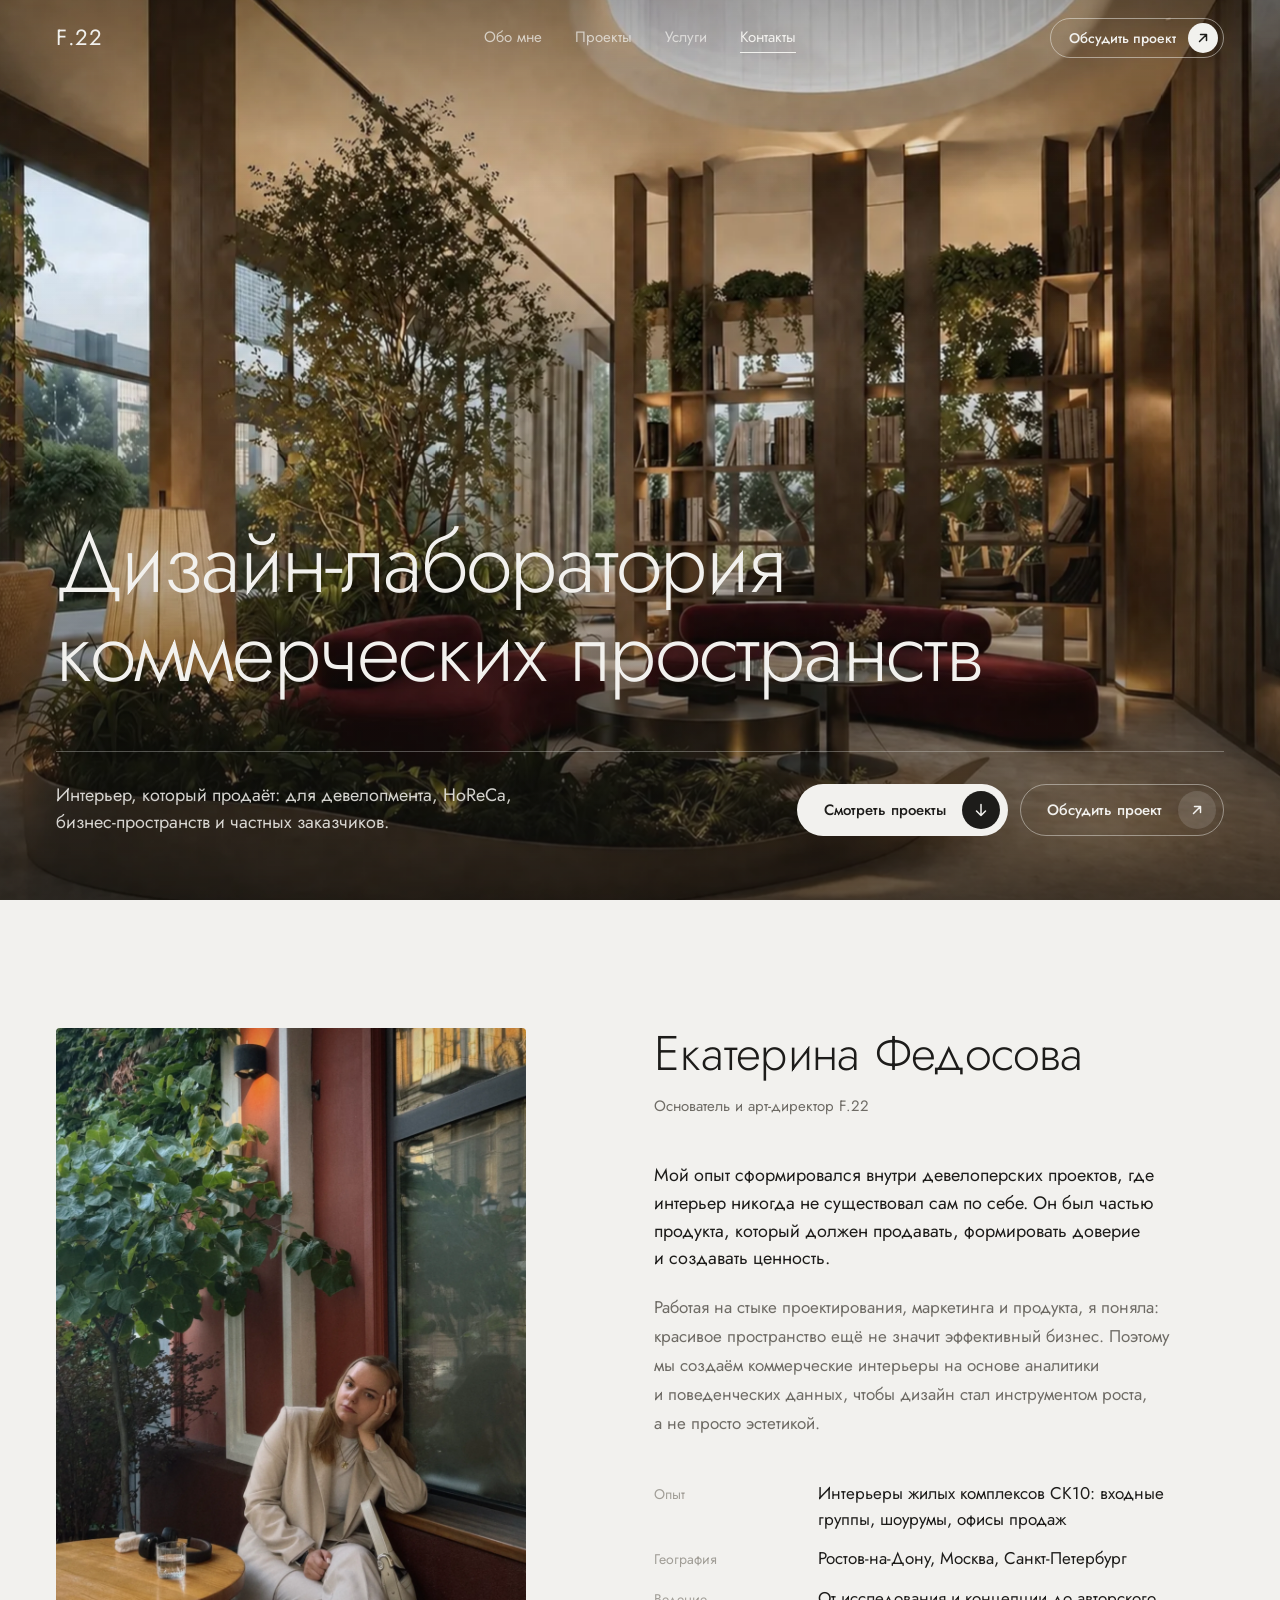
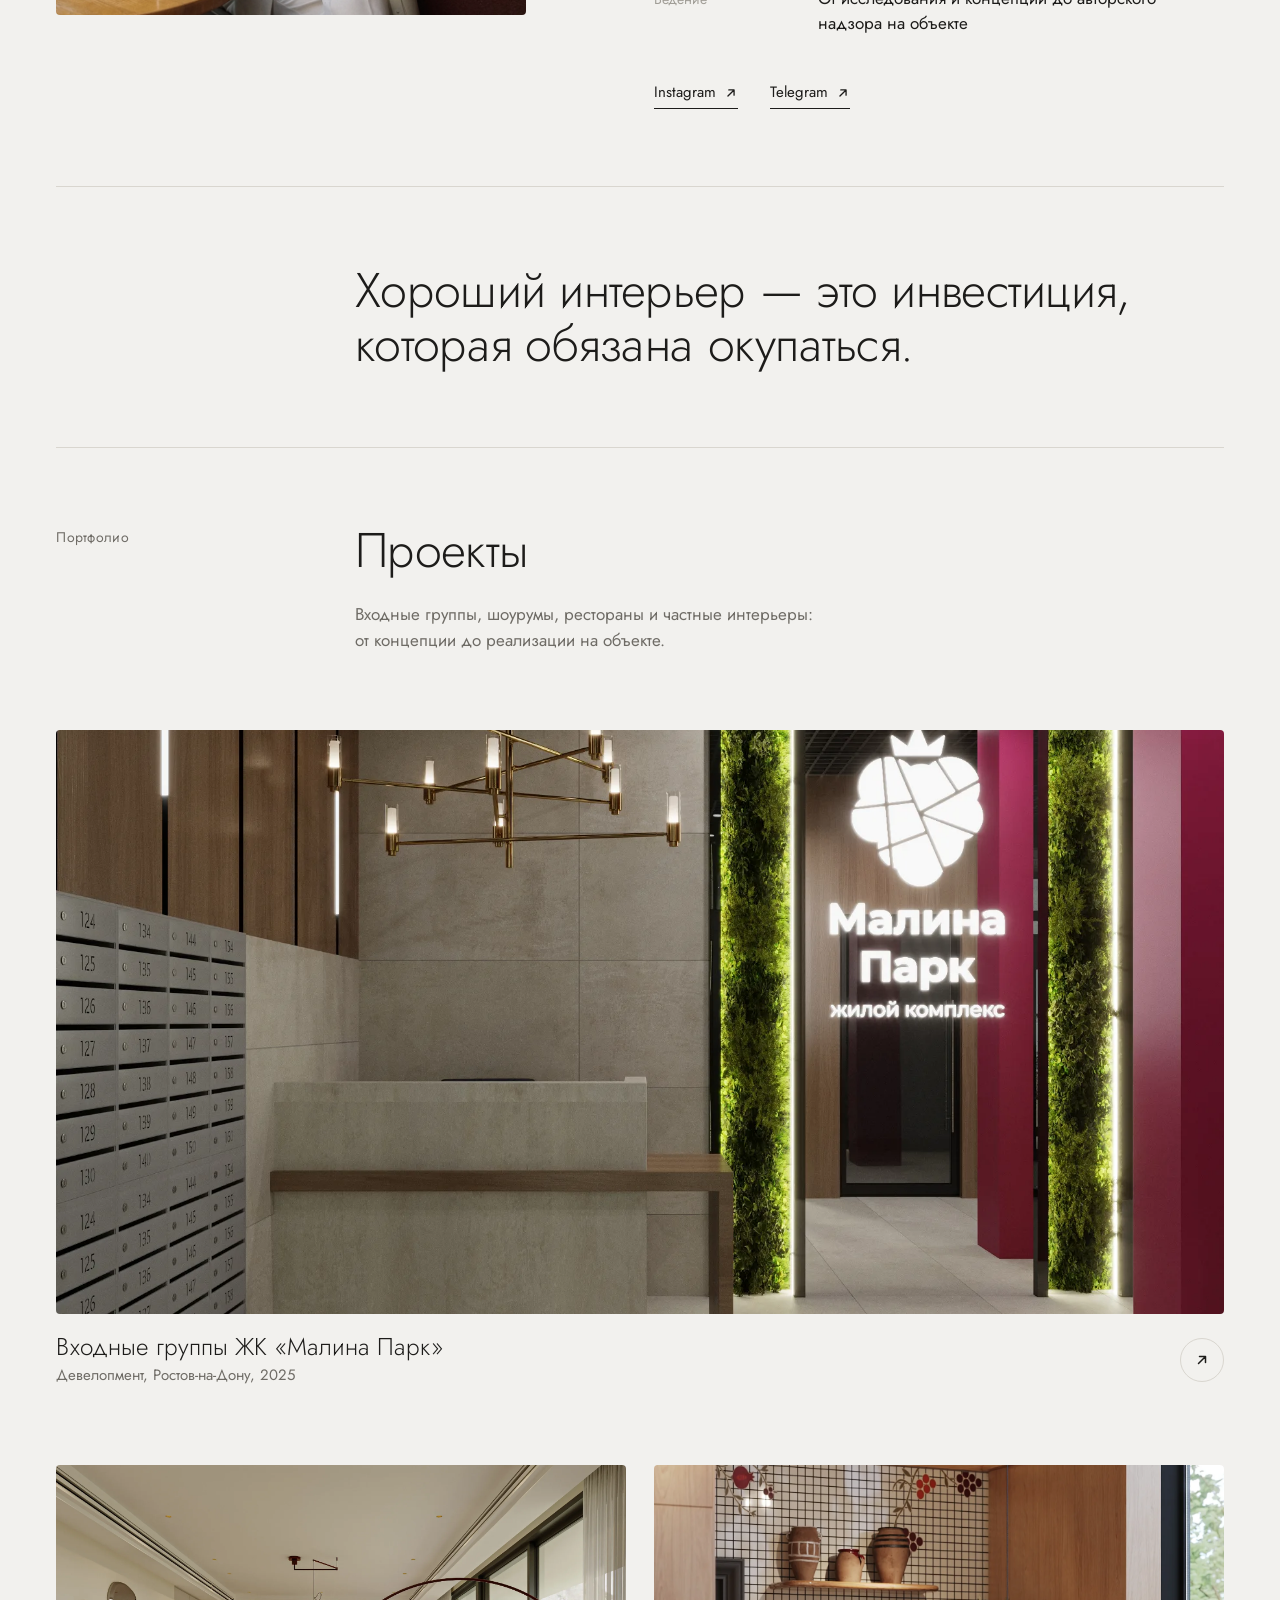
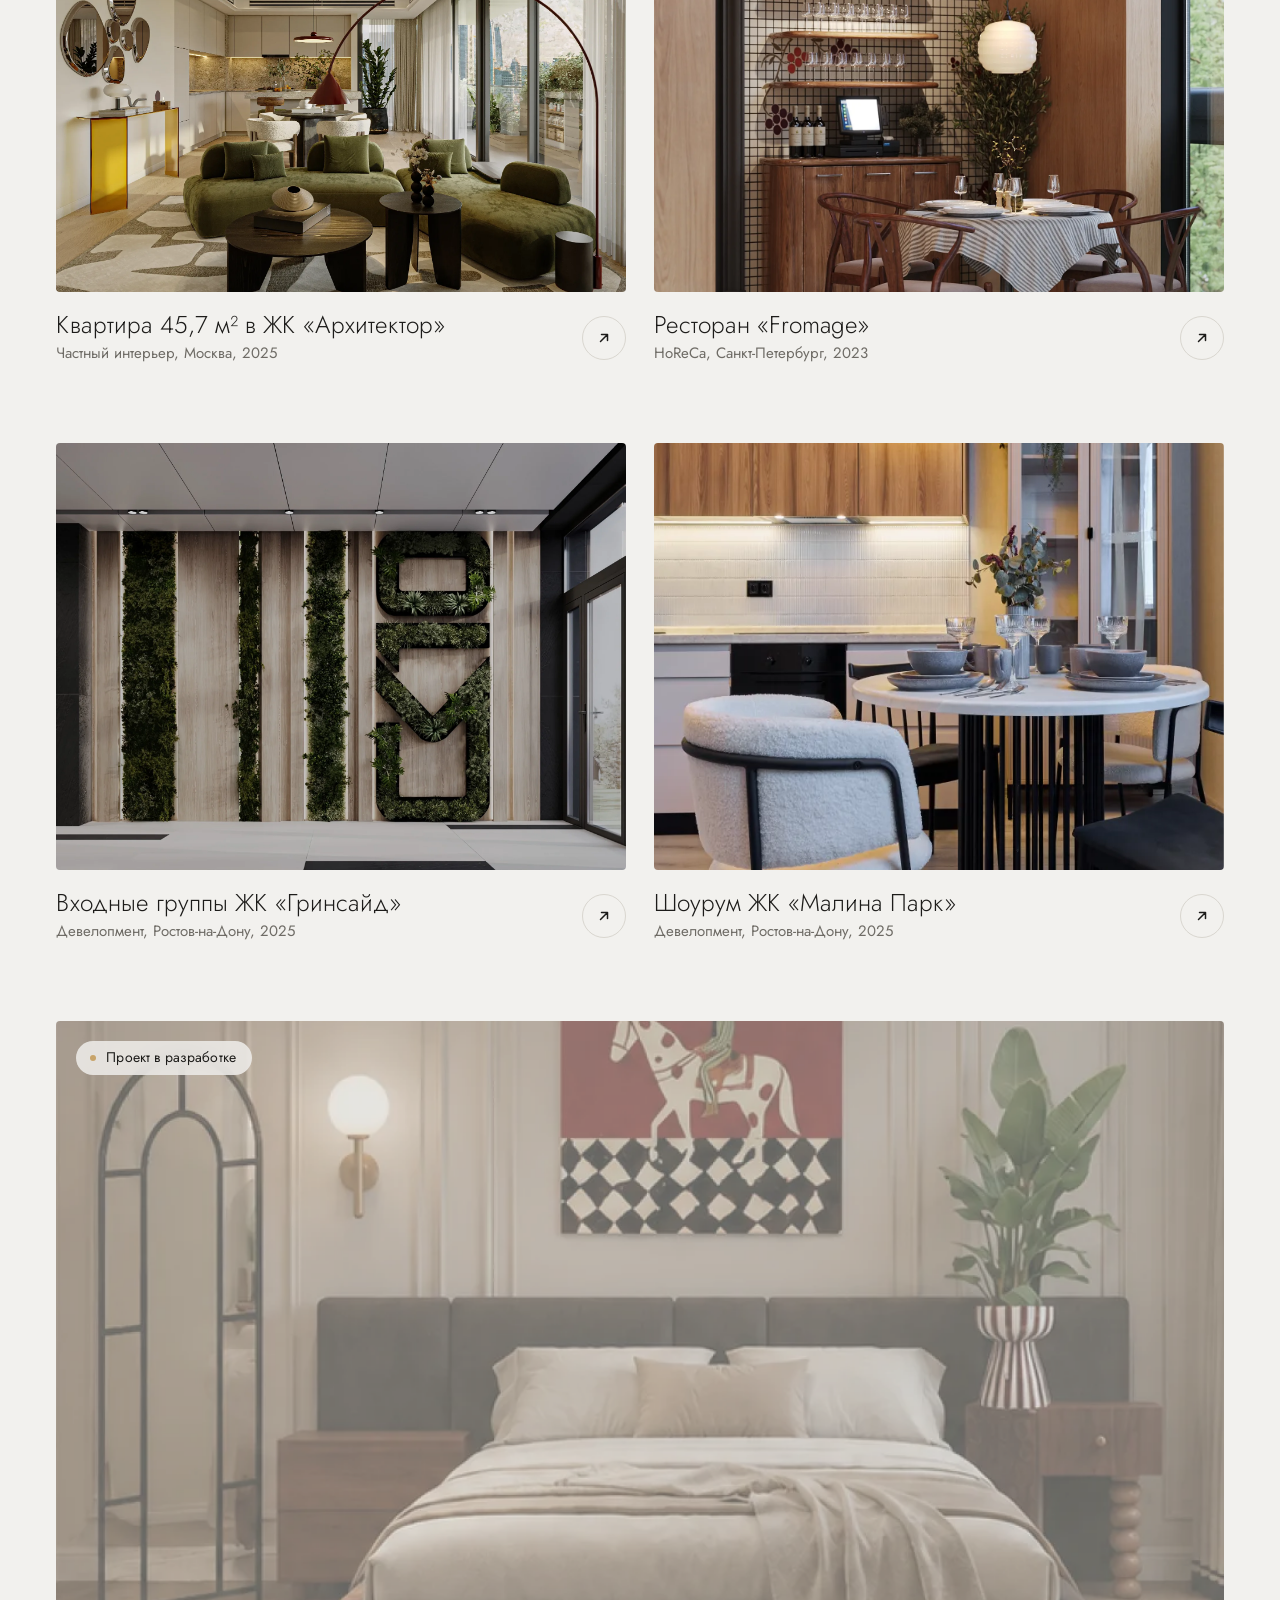
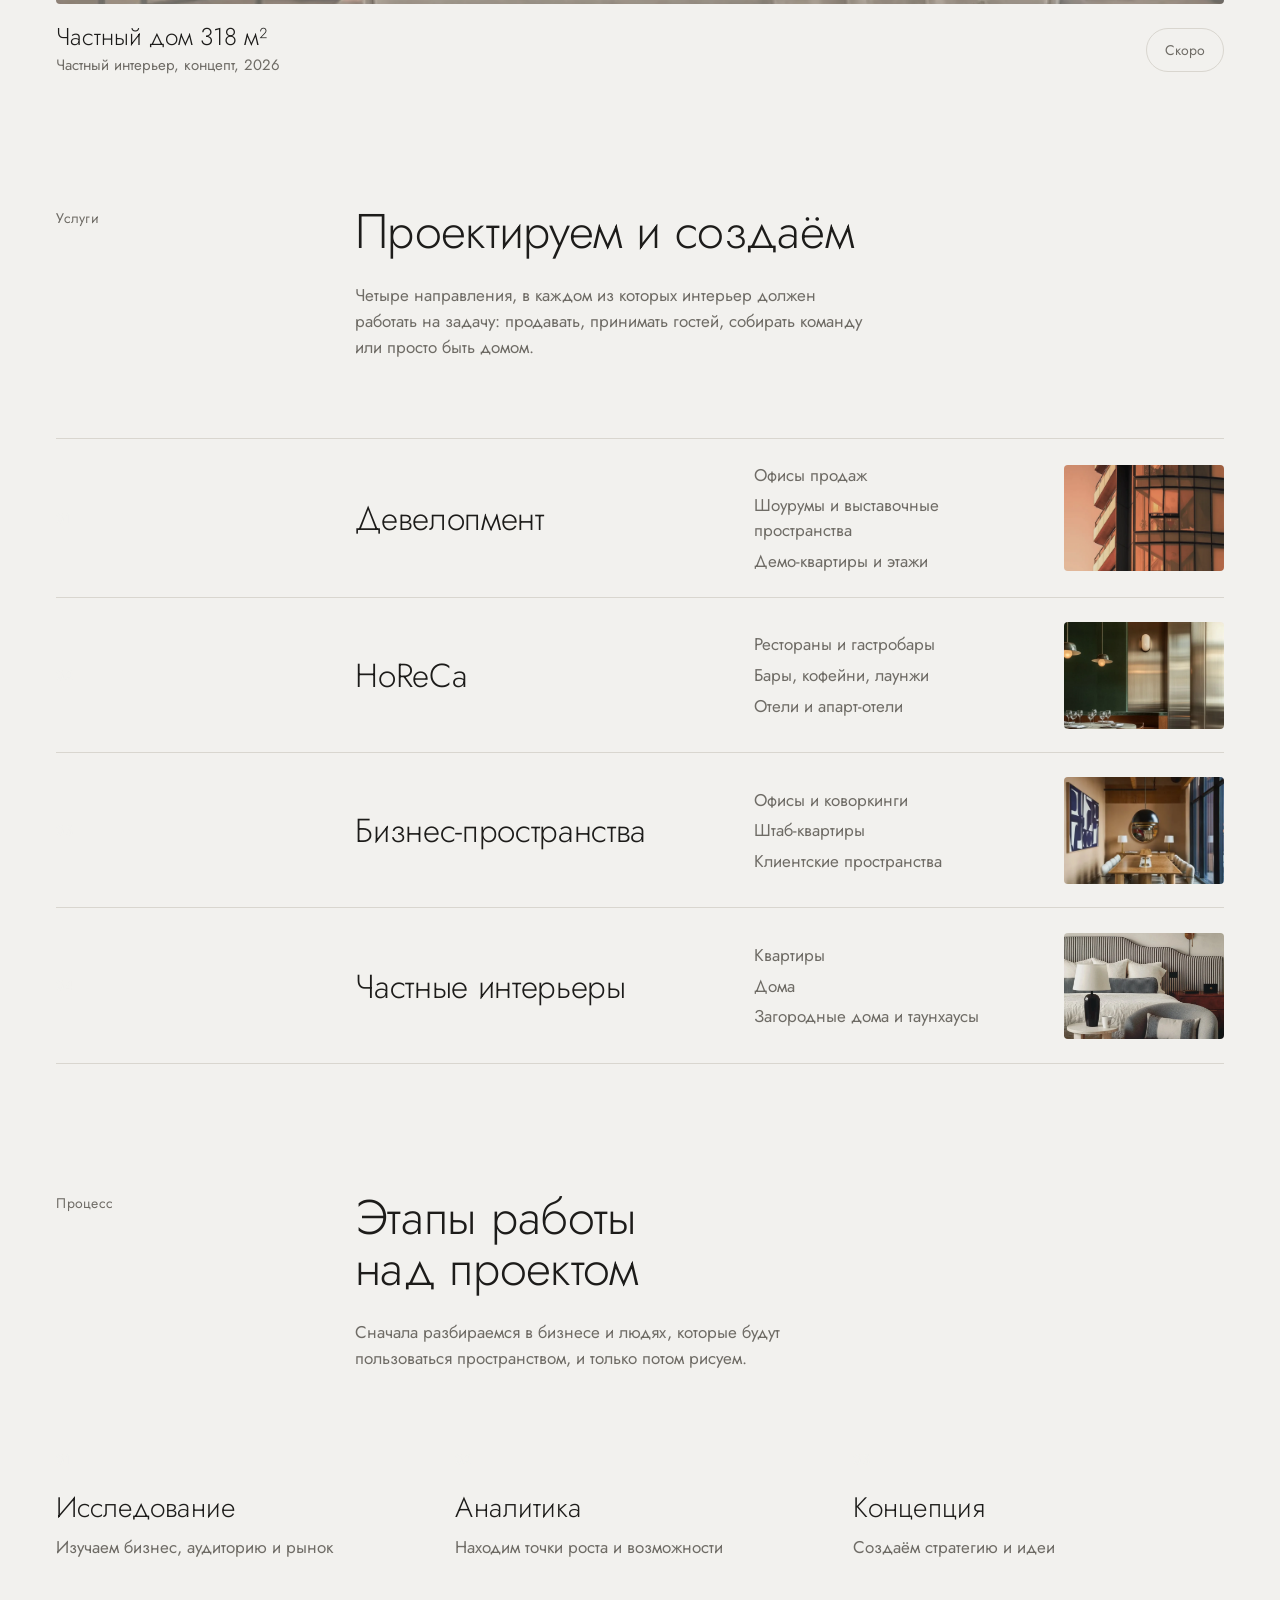
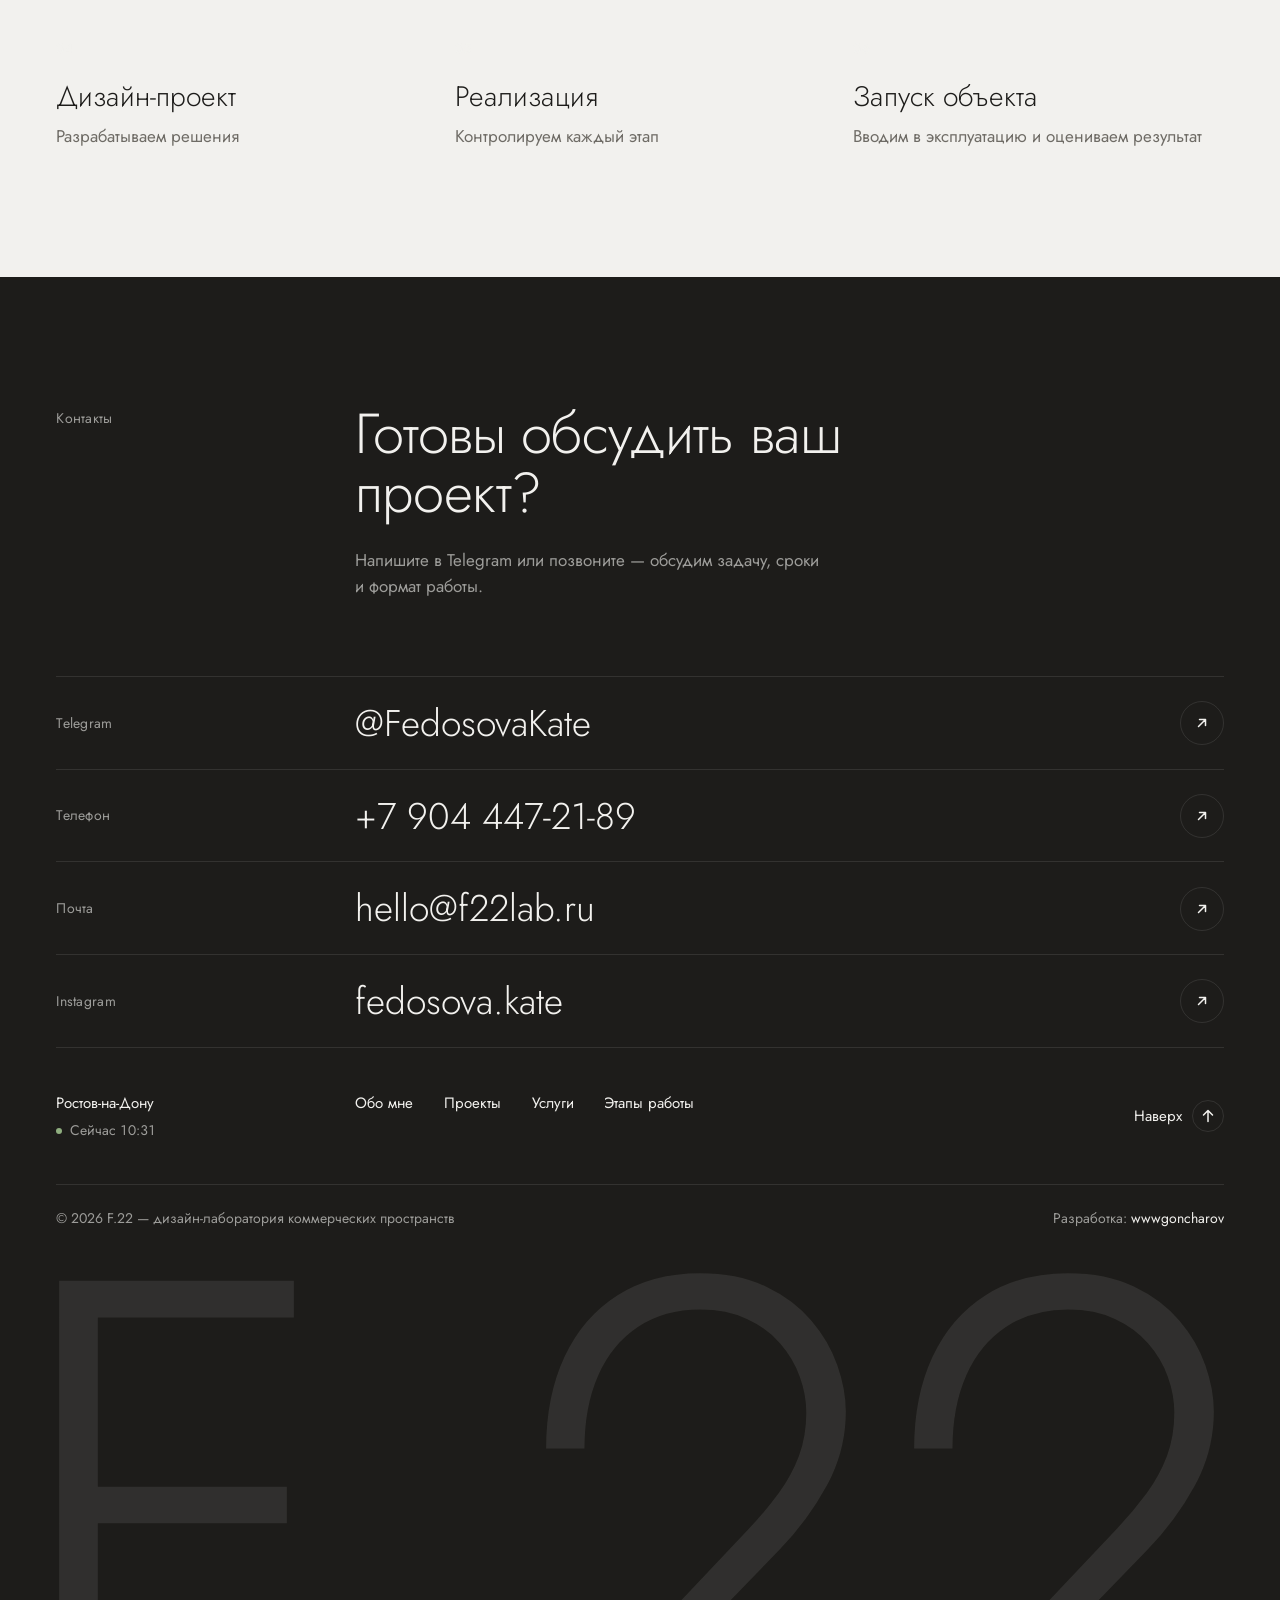
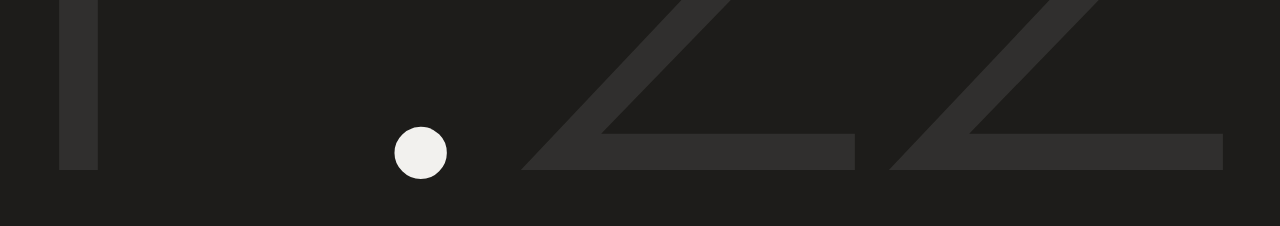
==== commit 830c5e30: "Подвал: «Наверх» ровно посередине между линиями Co-Authored-By: Claude Opus 5.5 <noreply@anthropic.c" ====
--- a/index.html
+++ b/index.html
@@ -10,7 +10,7 @@
 <link rel="preconnect" href="https://fonts.googleapis.com">
 <link rel="preconnect" href="https://fonts.gstatic.com" crossorigin>
 <link href="https://fonts.googleapis.com/css2?family=Jost:wght@300;400;500&display=swap" rel="stylesheet">
-<link rel="stylesheet" href="styles.css?v=20261015-4" />
+<link rel="stylesheet" href="styles.css?v=20261015-5" />
 <link rel="preload" as="image" href="images/home/3A7YYE3VN3R0TZ41Y4D6B6QA4X.webp" fetchpriority="high" />
 </head>
 <body>
@@ -210,6 +210,6 @@
     </div>
   </footer>
 
-  <script src="script.js?v=20261015-4"></script>
+  <script src="script.js?v=20261015-5"></script>
 </body>
 </html>
--- a/styles.css
+++ b/styles.css
@@ -1028,7 +1028,7 @@
 }
 .fb-meta__city { grid-column: 1 / span 3; display: flex; flex-direction: column; gap: 4px; }
 /* «Наверх» — в одной строке с городом и разделами, у правого края */
-.fb-meta .to-top { grid-column: 11 / -1; justify-self: end; }
+.fb-meta .to-top { grid-column: 11 / -1; justify-self: end; align-self: center; }   /* ровно посередине между линиями */
 .fb-meta__nav { grid-column: 4 / span 7; display: flex; flex-wrap: wrap; gap: 8px clamp(20px, 2.4vw, 40px); }
 .footer--b .footer__bottom { border-top-color: var(--footer-line); }
 
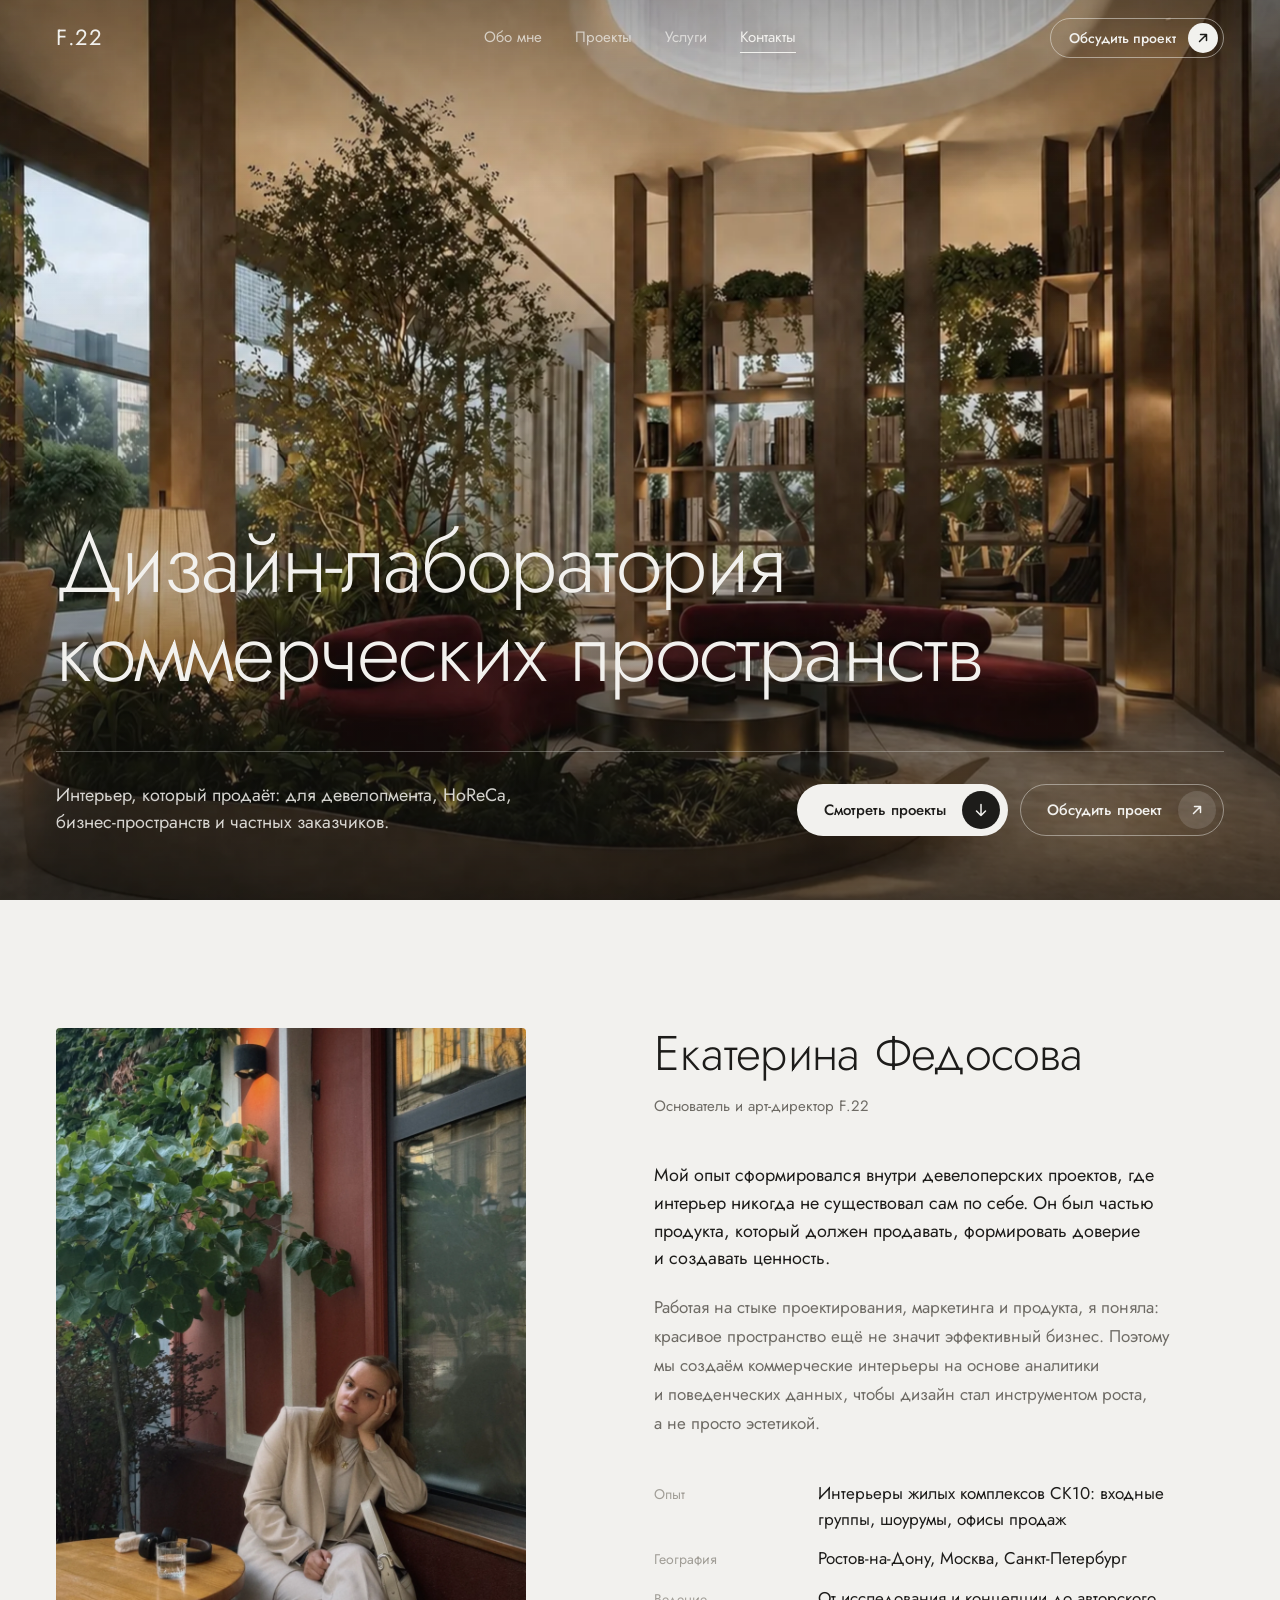
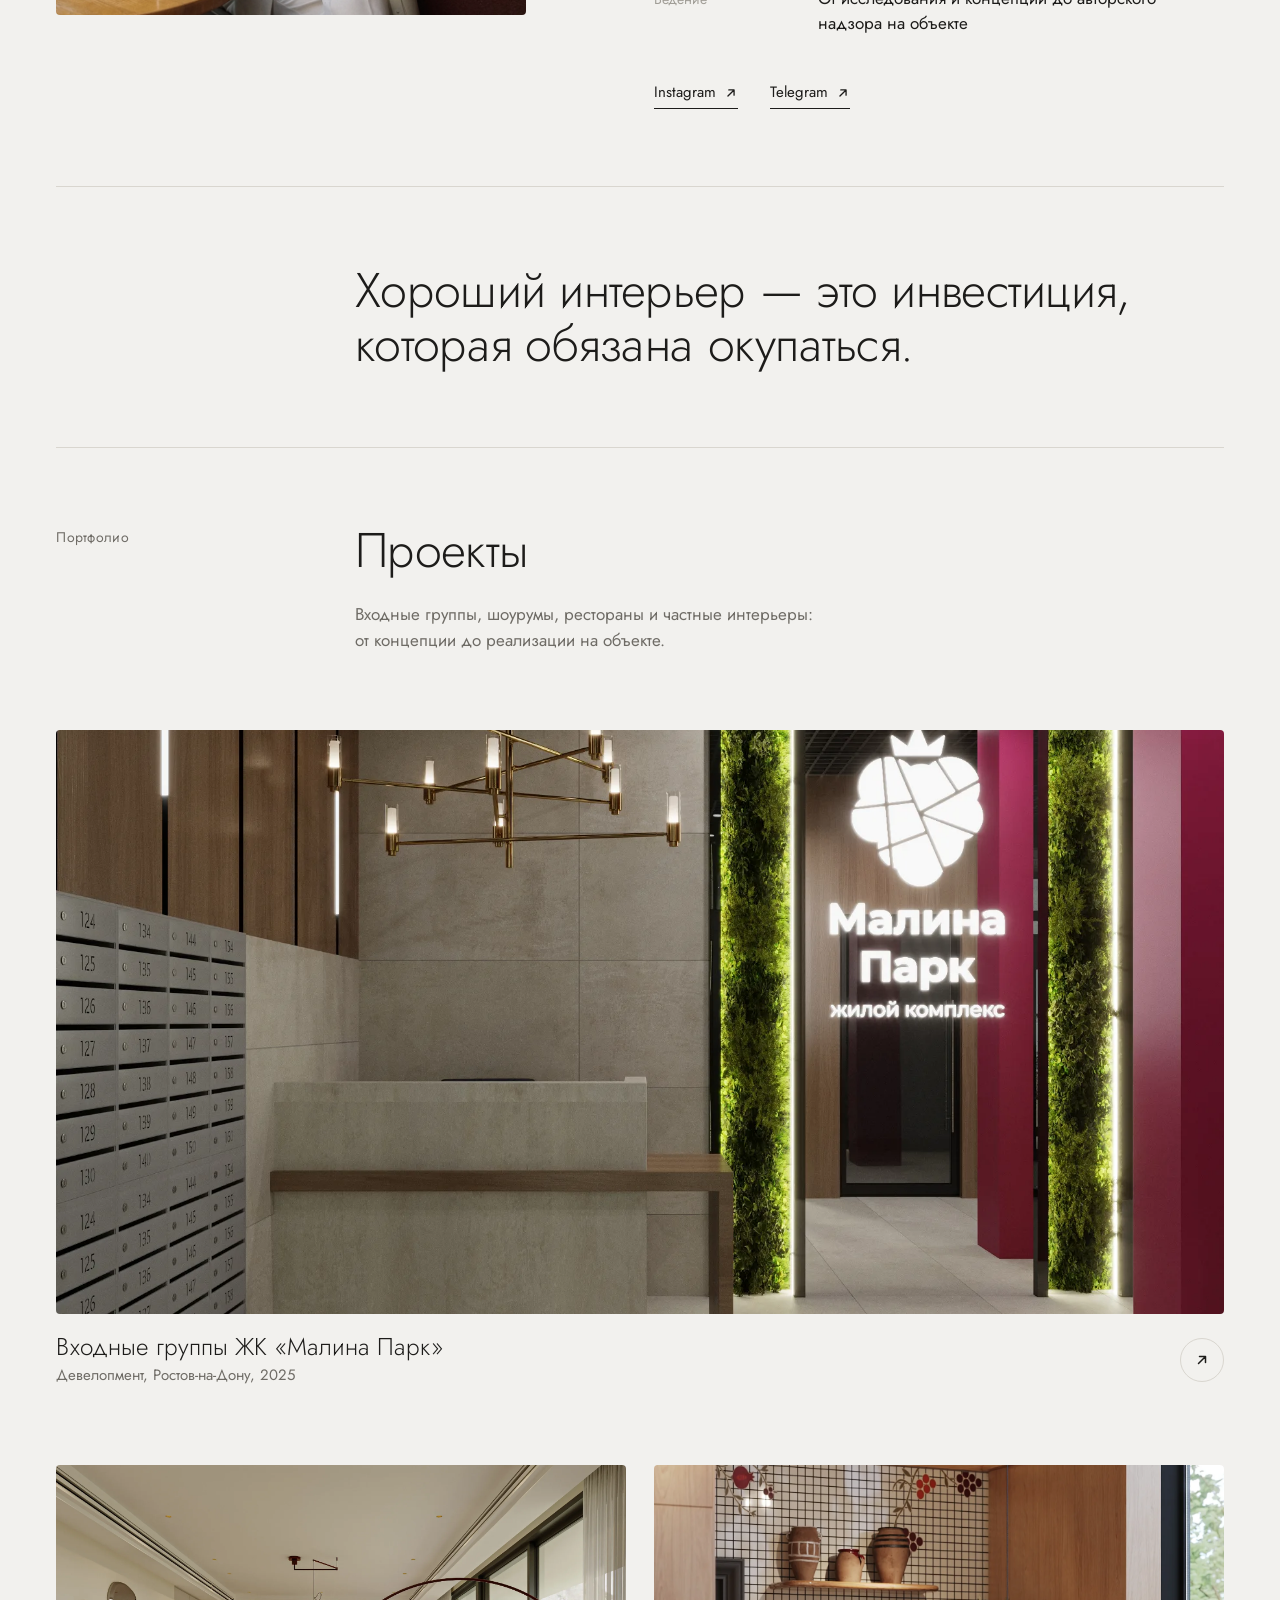
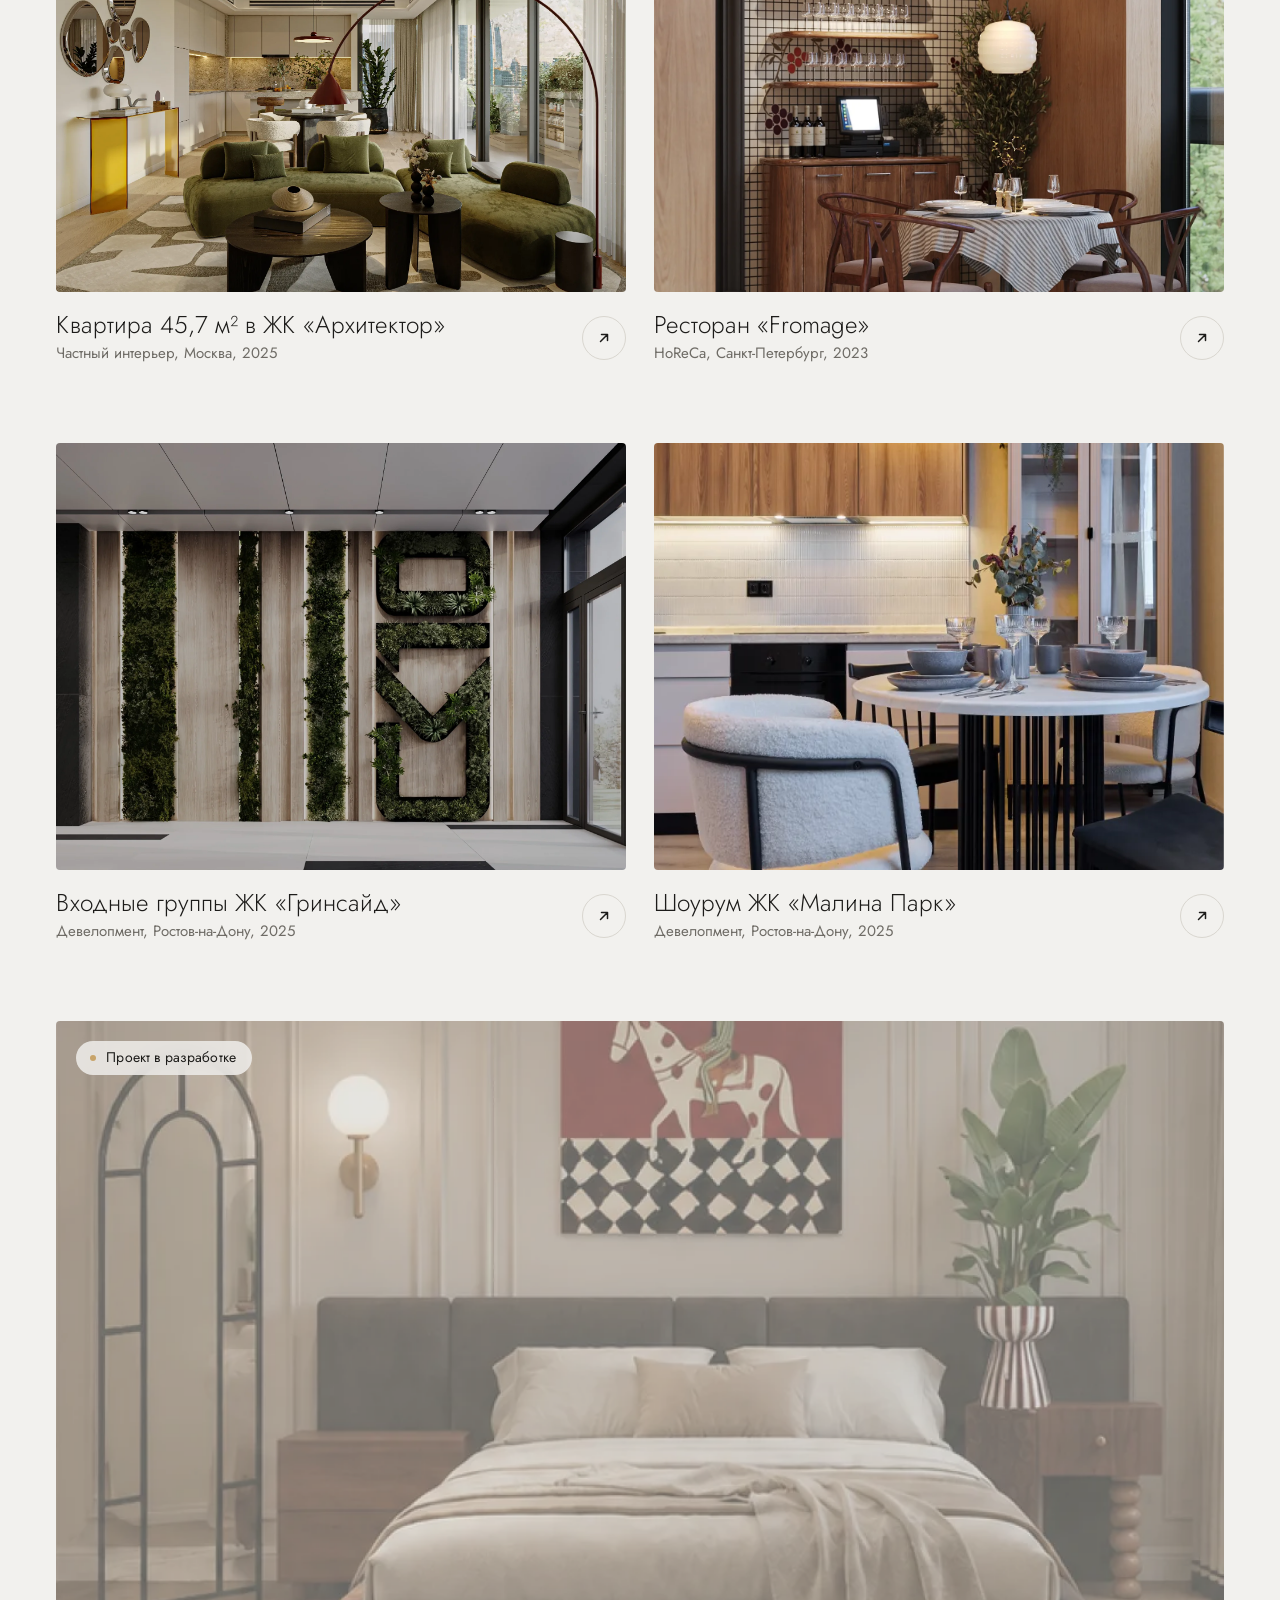
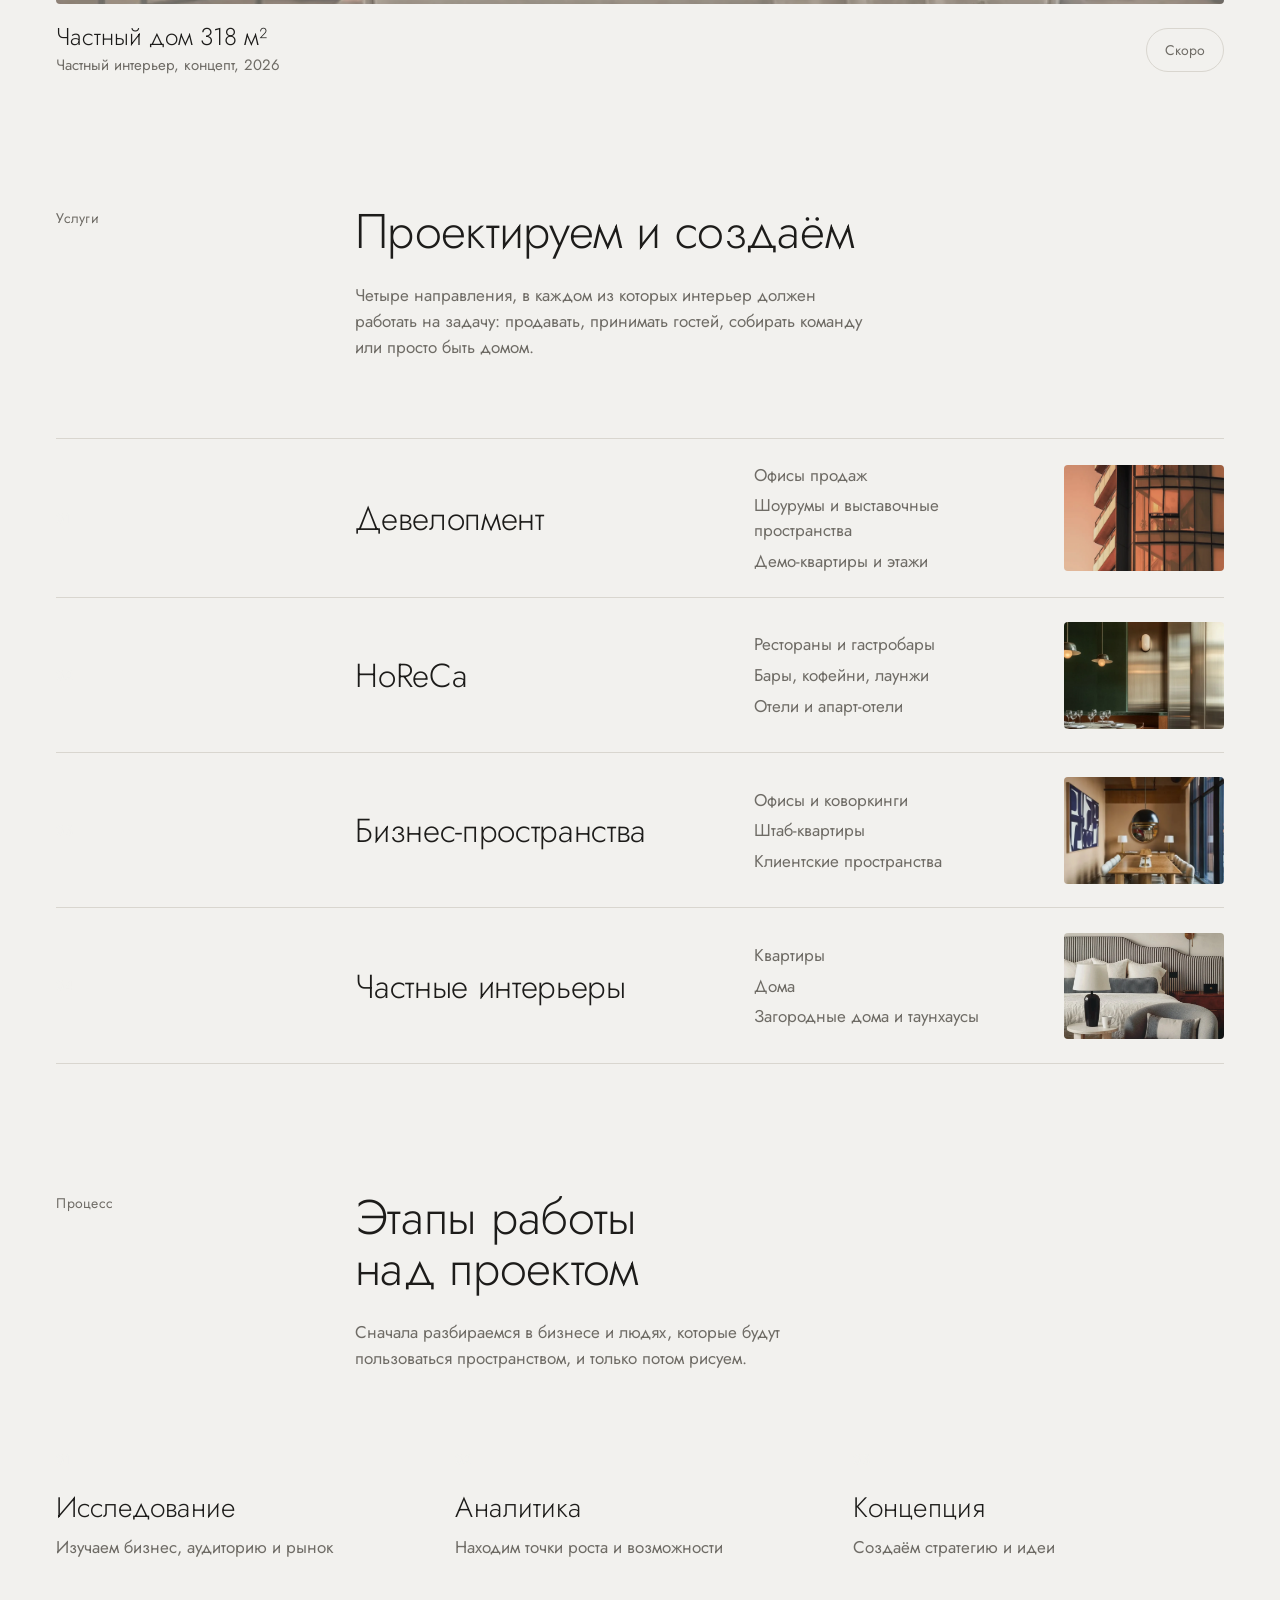
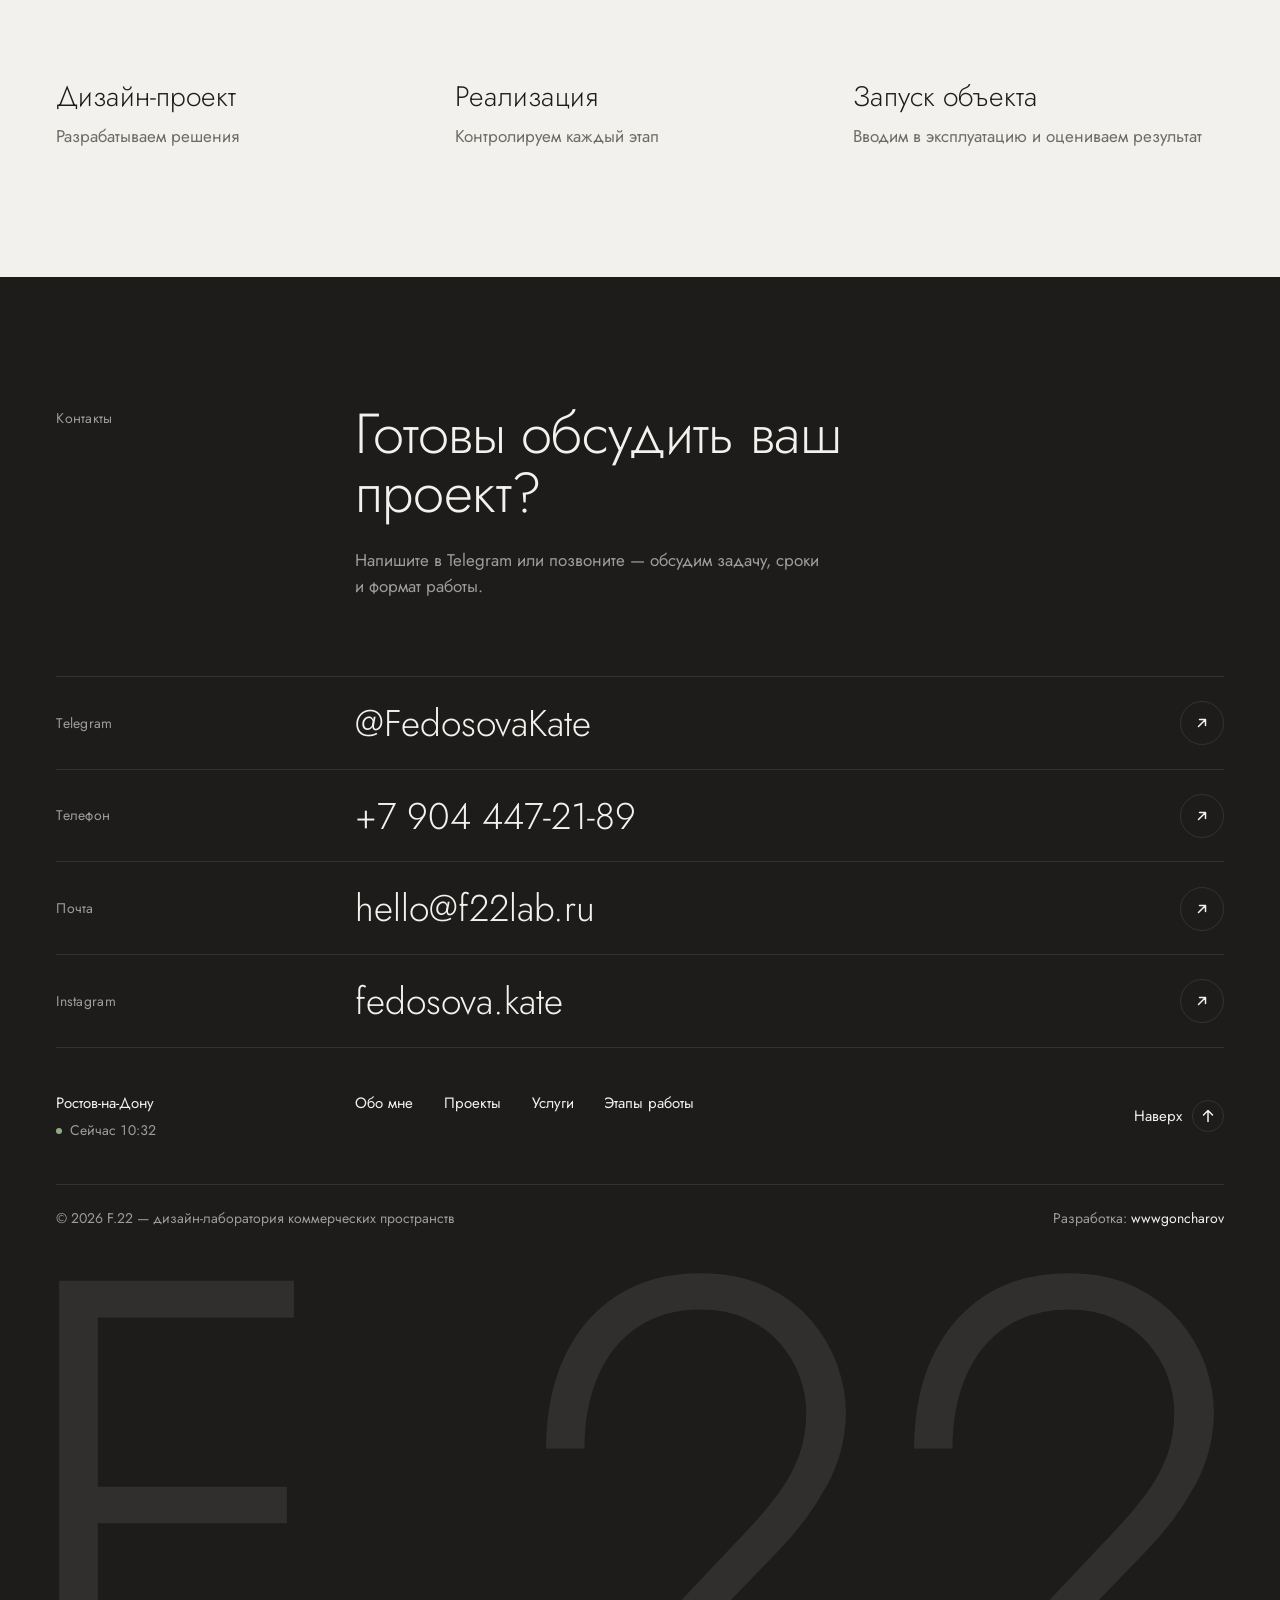
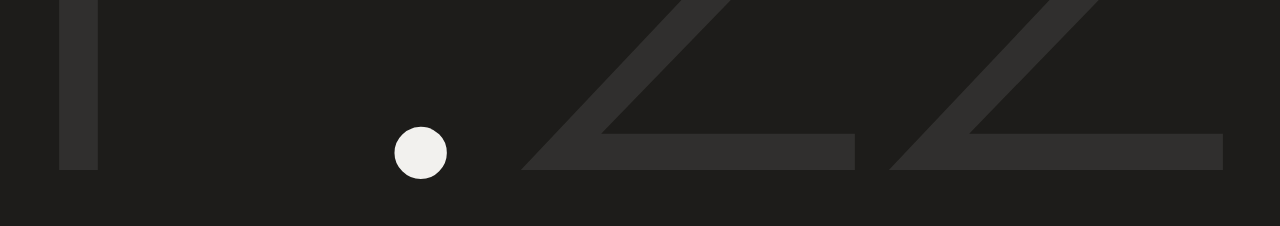
==== commit 8f96134e: "Превью: адреса страниц и картинки на домене f-22.ru Co-Authored-By: Claude Opus 5.5 <noreply@anthrop" ====
--- a/index.html
+++ b/index.html
@@ -5,12 +5,25 @@
 <meta name="viewport" content="width=device-width, initial-scale=1" />
 <title>F.22 — дизайн-лаборатория коммерческих пространств</title>
 <meta name="description" content="F.22 — дизайн-лаборатория коммерческих пространств Екатерины Федосовой. Интерьеры для девелопмента, HoReCa, бизнес-пространств и частных заказчиков." />
+<!-- превью ссылки в мессенджерах и соцсетях -->
+<meta property="og:type" content="website" />
+<meta property="og:site_name" content="F.22" />
+<meta property="og:locale" content="ru_RU" />
+<meta property="og:title" content="F.22 — дизайн-лаборатория коммерческих пространств" />
+<meta property="og:description" content="F.22 — дизайн-лаборатория коммерческих пространств Екатерины Федосовой. Интерьеры для девелопмента, HoReCa, бизнес-пространств и частных заказчиков." />
+<meta property="og:url" content="https://f-22.ru/" />
+<meta property="og:image" content="https://f-22.ru/og-image.jpg?v=1" />
+<meta property="og:image:width" content="1200" />
+<meta property="og:image:height" content="630" />
+<meta property="og:image:alt" content="F.22 — дизайн-лаборатория коммерческих пространств" />
+<meta name="twitter:card" content="summary_large_image" />
+<meta name="twitter:image" content="https://f-22.ru/og-image.jpg?v=1" />
 <meta name="theme-color" content="#1d1c1a" />
 <script>(function(d){d.classList.add('js');var s;try{s=sessionStorage.getItem('f22-seen')}catch(e){}if(!s&&!matchMedia('(prefers-reduced-motion: reduce)').matches)d.classList.add('has-preloader');setTimeout(function(){d.classList.remove('has-preloader');d.classList.add('is-ready')},5000)})(document.documentElement);</script>
 <link rel="preconnect" href="https://fonts.googleapis.com">
 <link rel="preconnect" href="https://fonts.gstatic.com" crossorigin>
 <link href="https://fonts.googleapis.com/css2?family=Jost:wght@300;400;500&display=swap" rel="stylesheet">
-<link rel="stylesheet" href="styles.css?v=20261015-5" />
+<link rel="stylesheet" href="styles.css?v=20261015-6" />
 <link rel="preload" as="image" href="images/home/3A7YYE3VN3R0TZ41Y4D6B6QA4X.webp" fetchpriority="high" />
 </head>
 <body>
@@ -210,6 +223,6 @@
     </div>
   </footer>
 
-  <script src="script.js?v=20261015-5"></script>
+  <script src="script.js?v=20261015-6"></script>
 </body>
 </html>
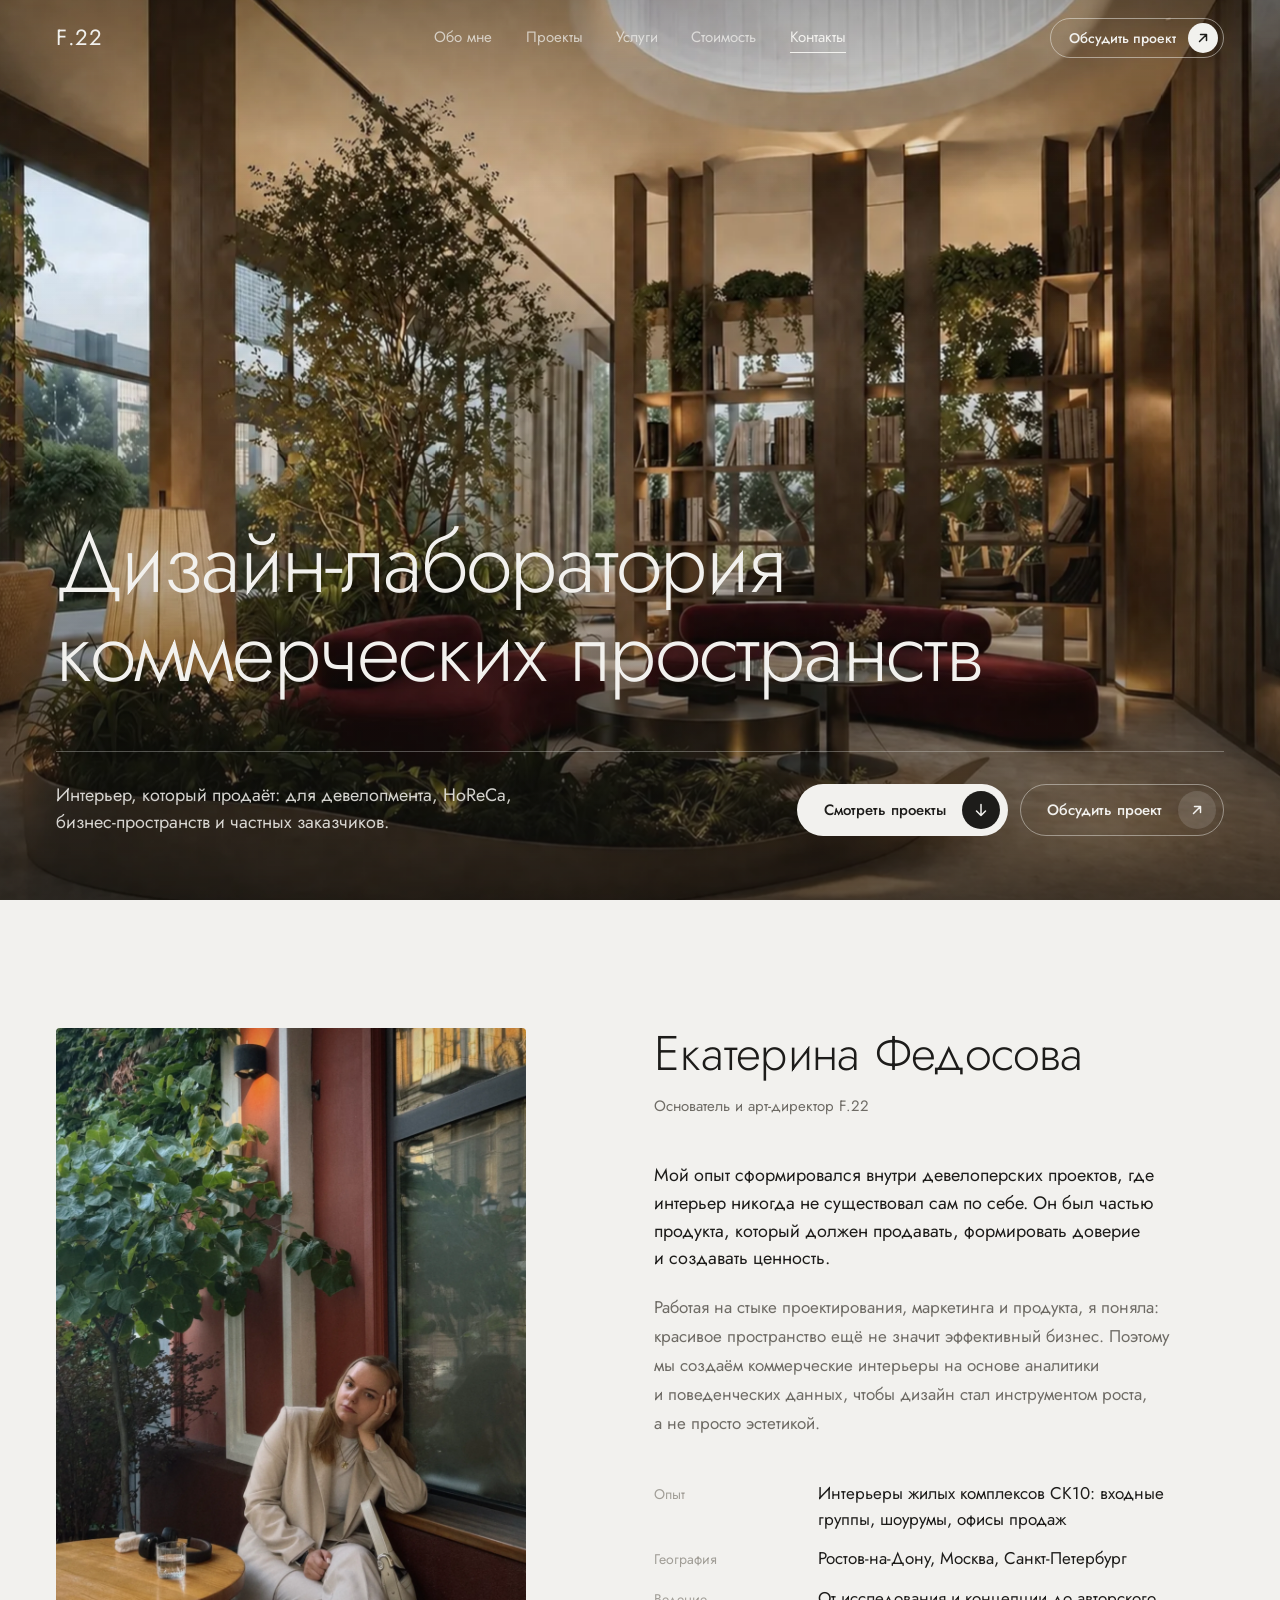
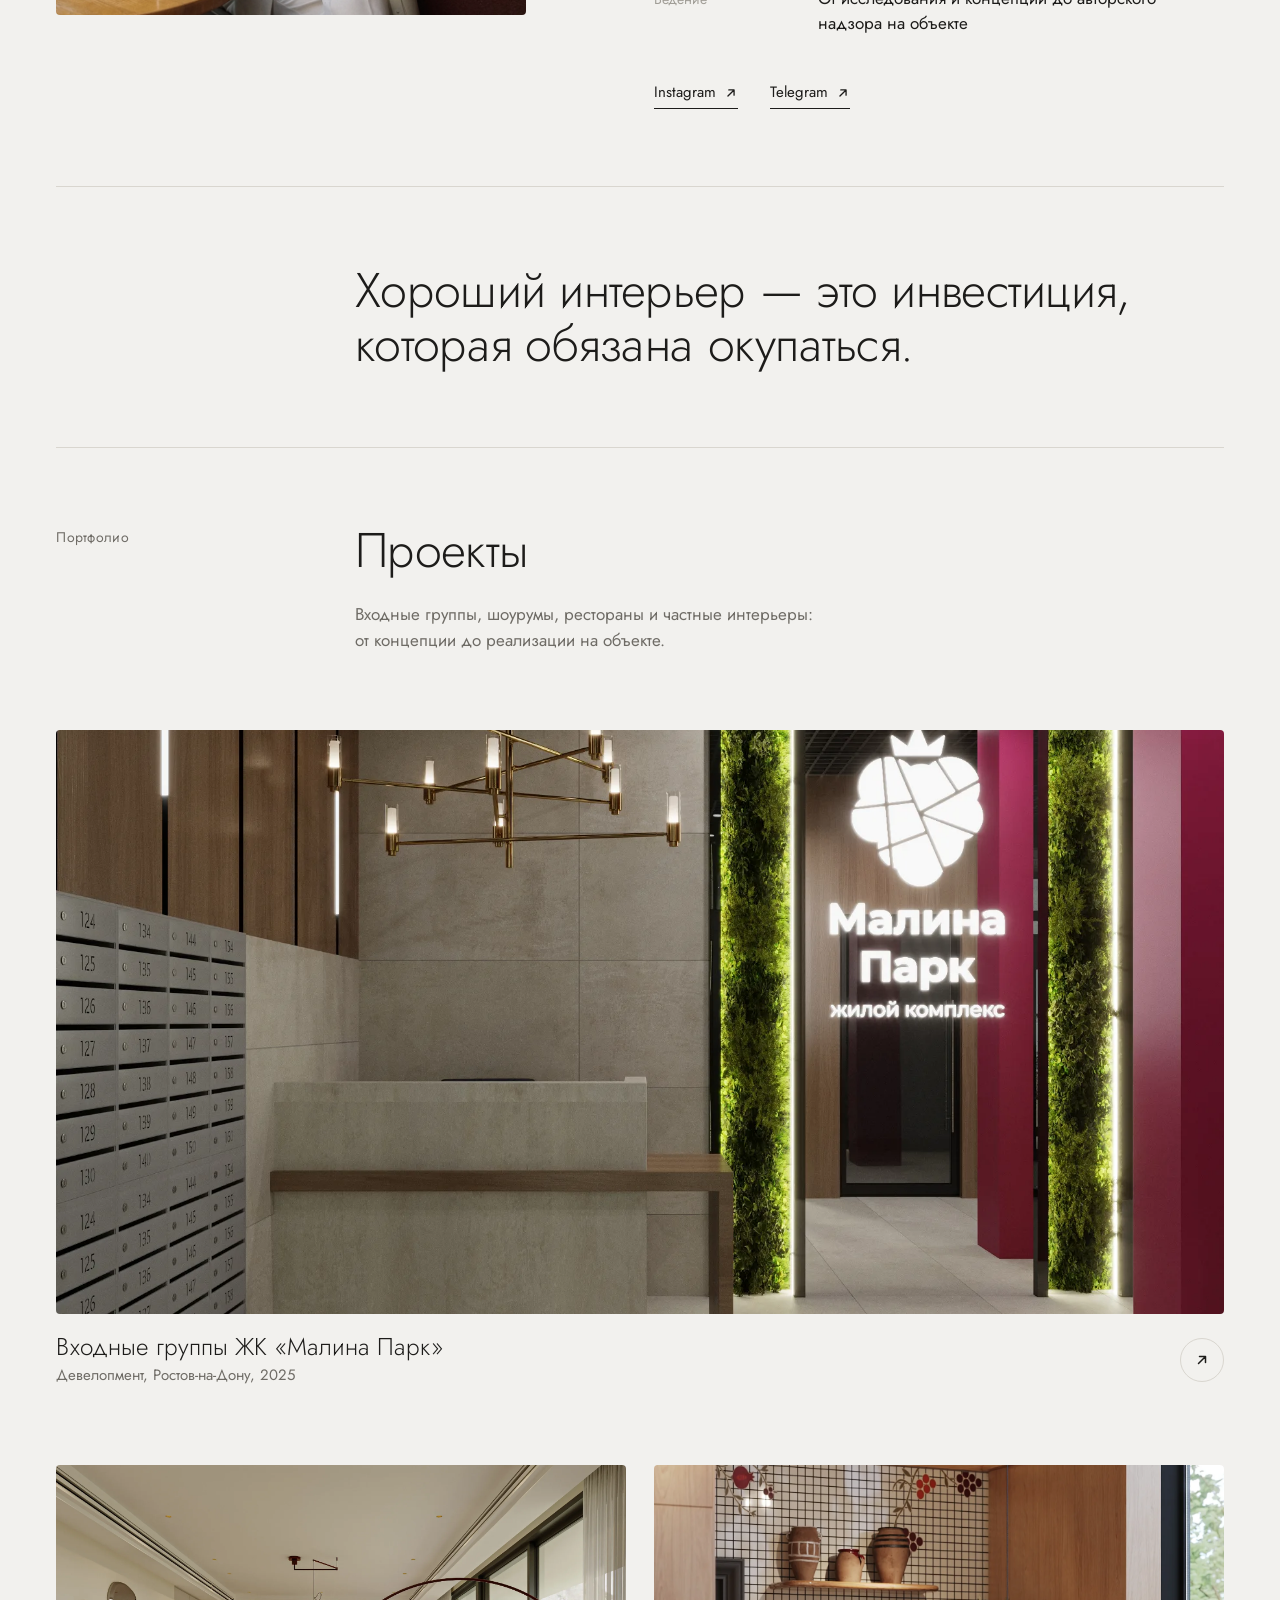
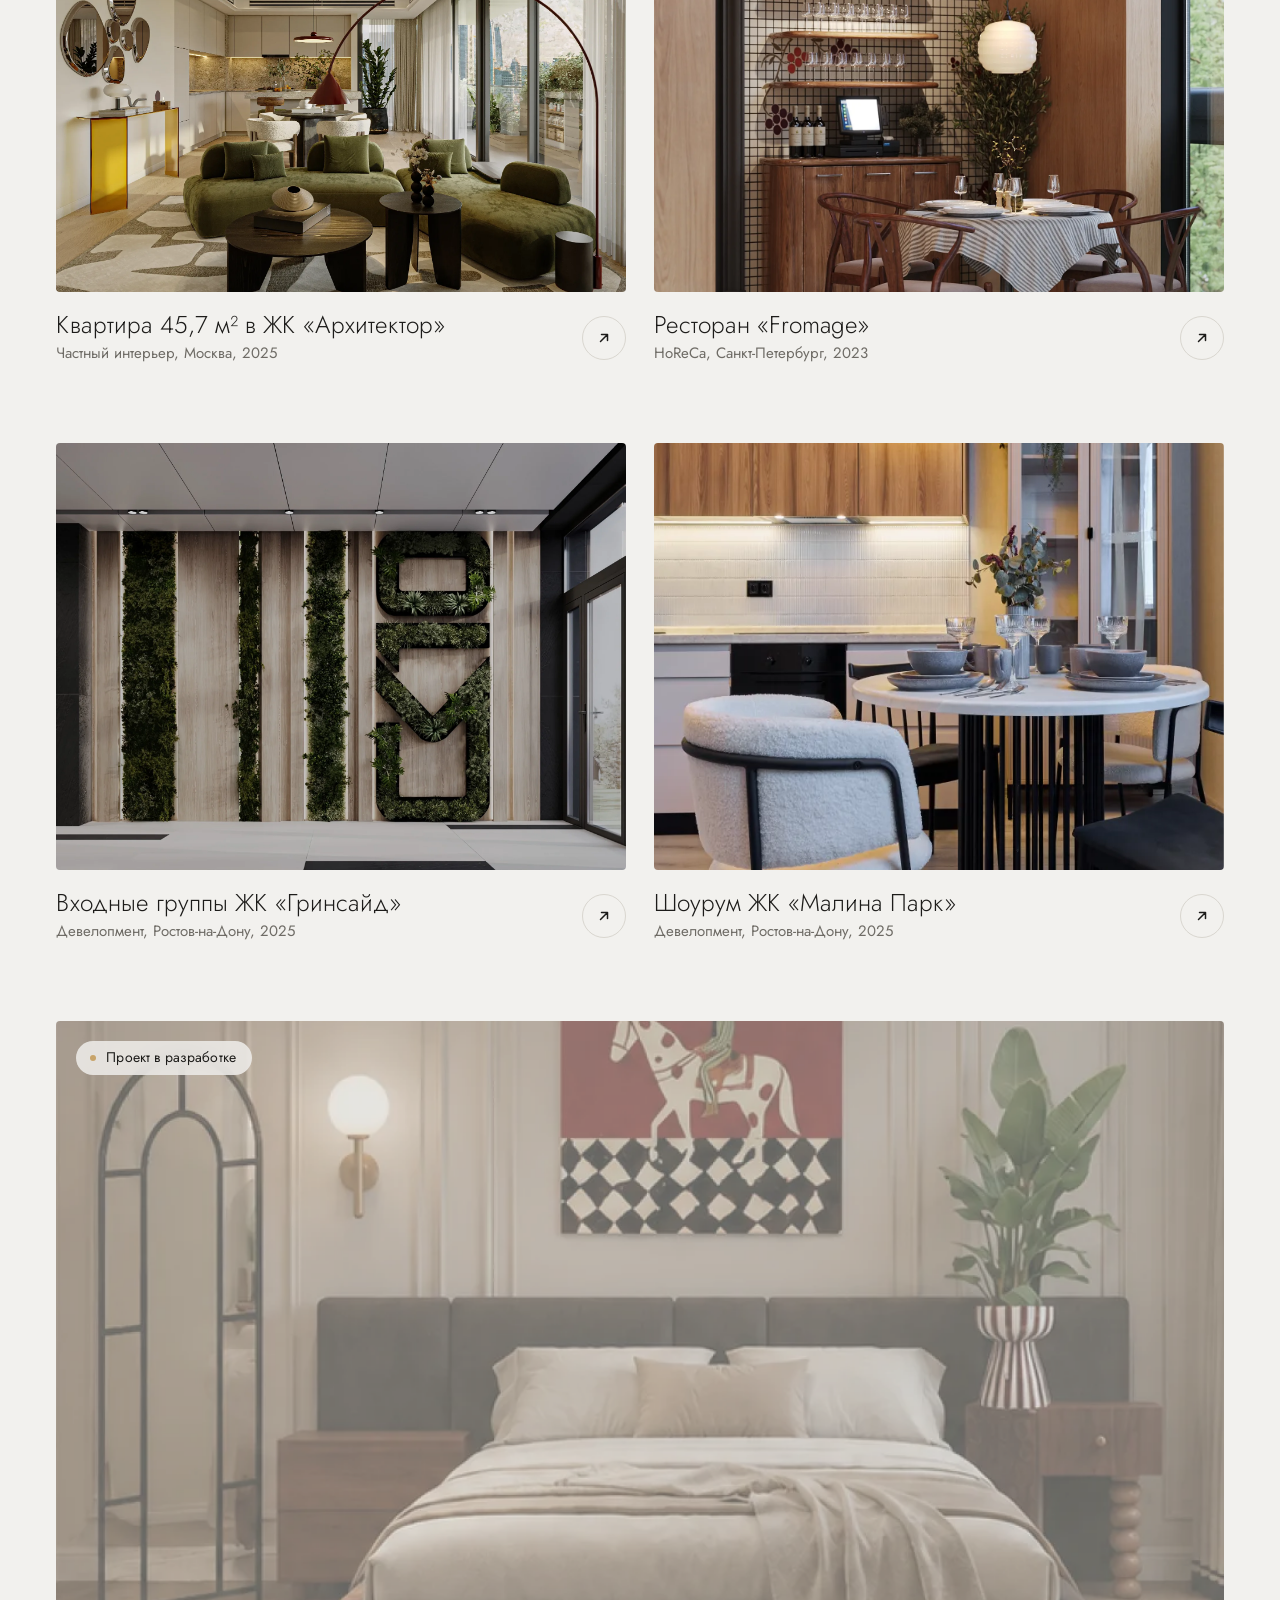
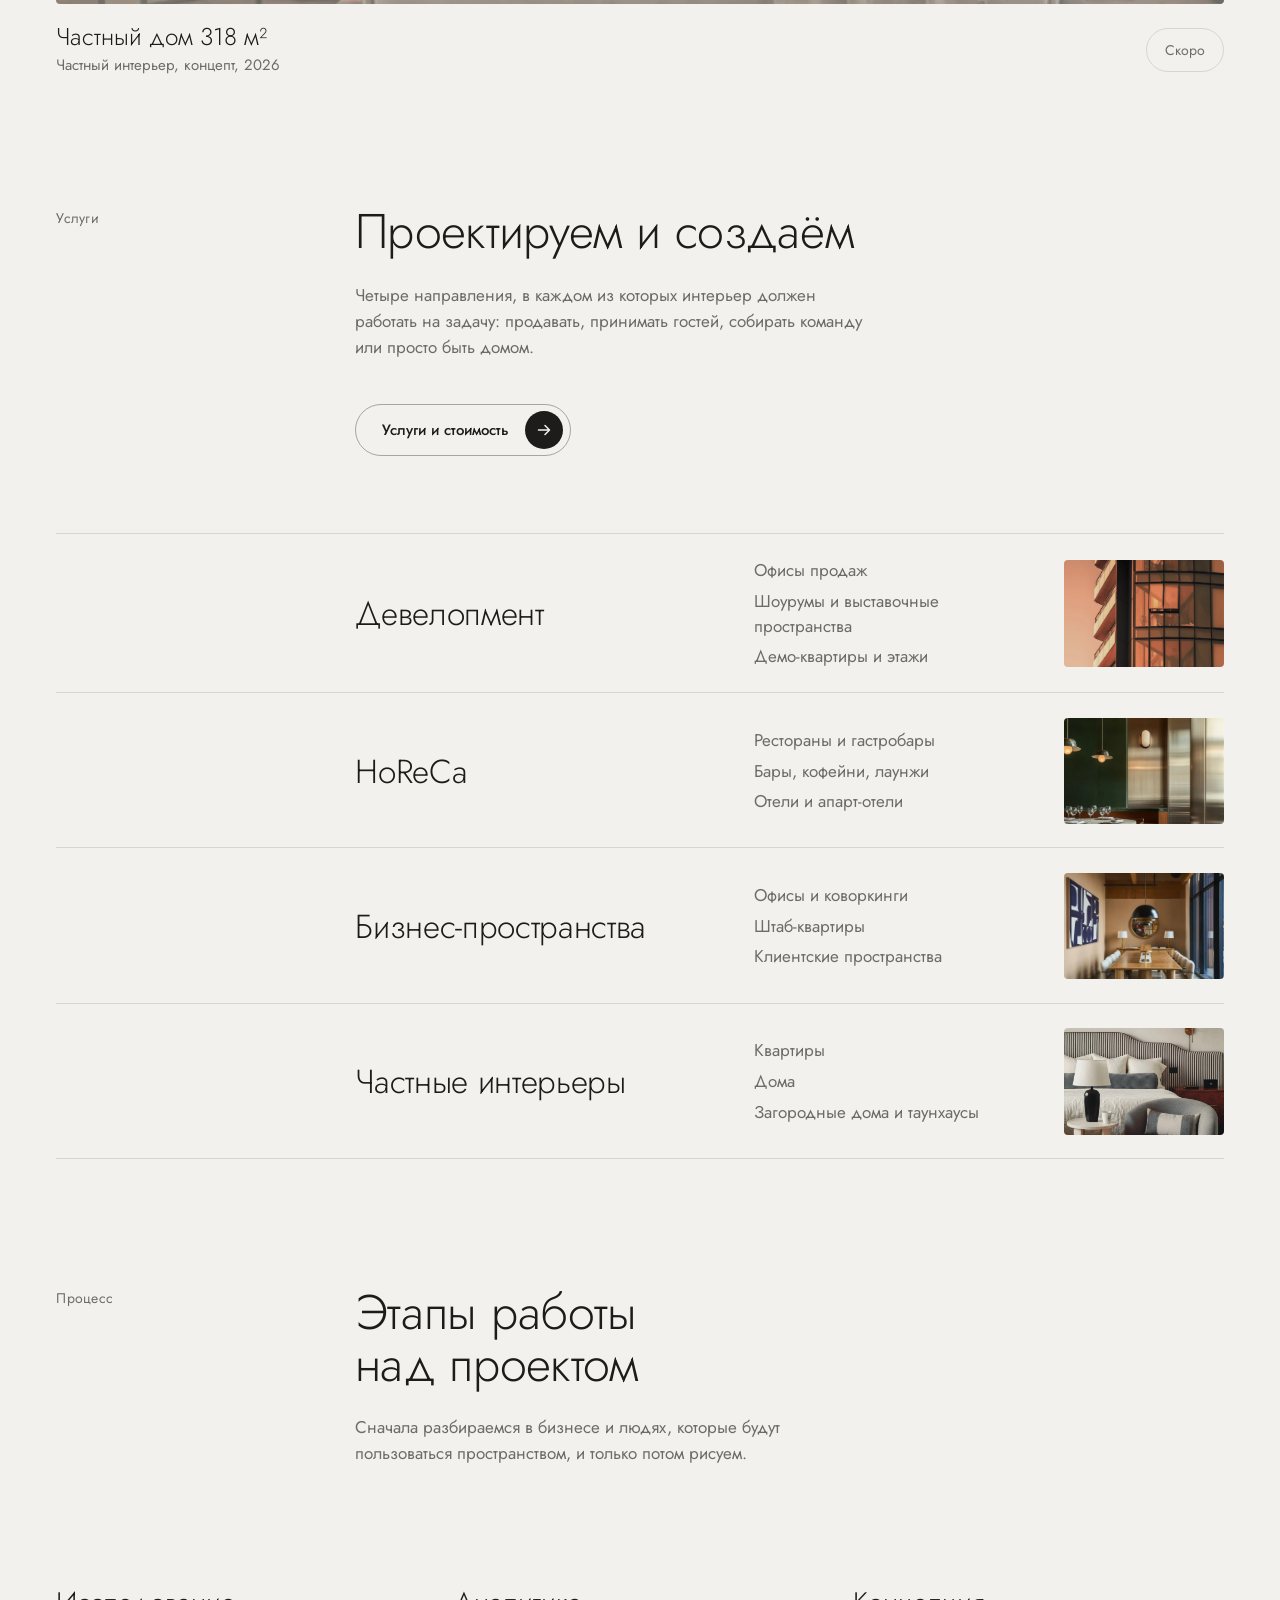
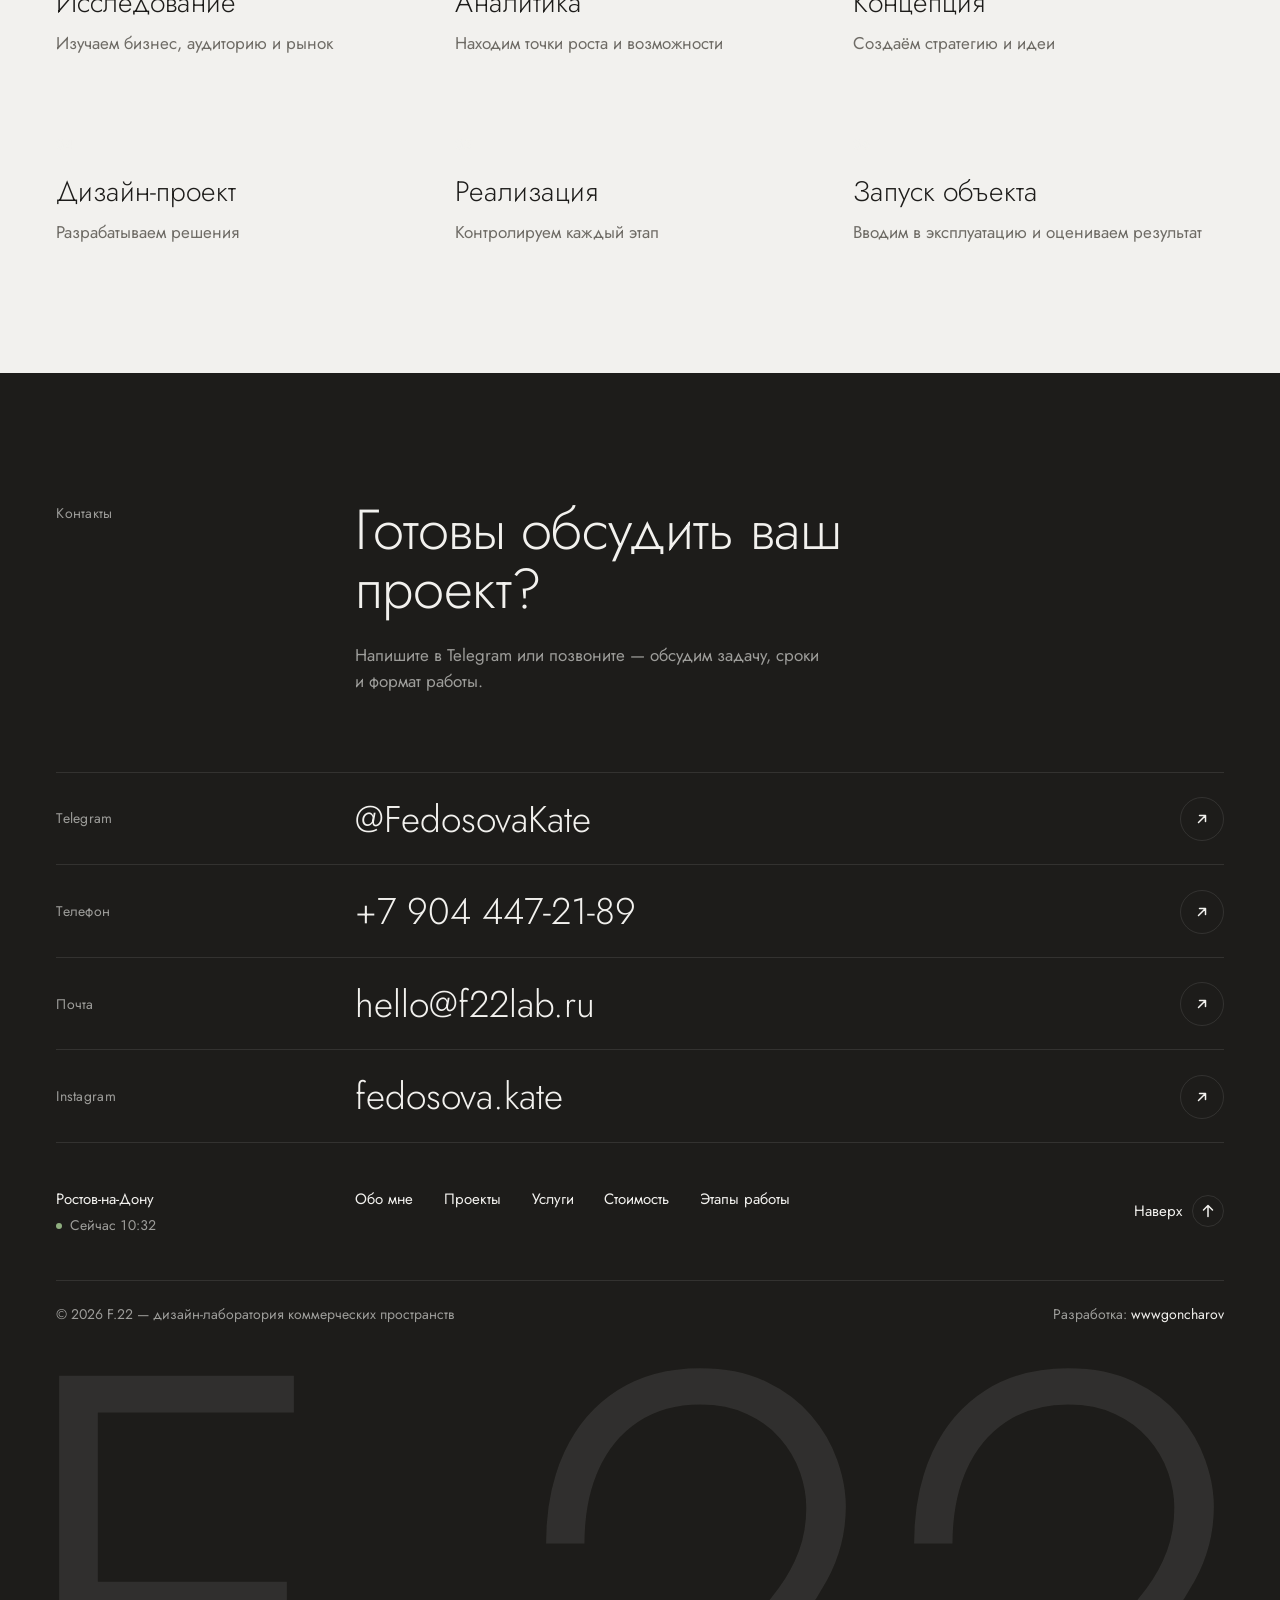
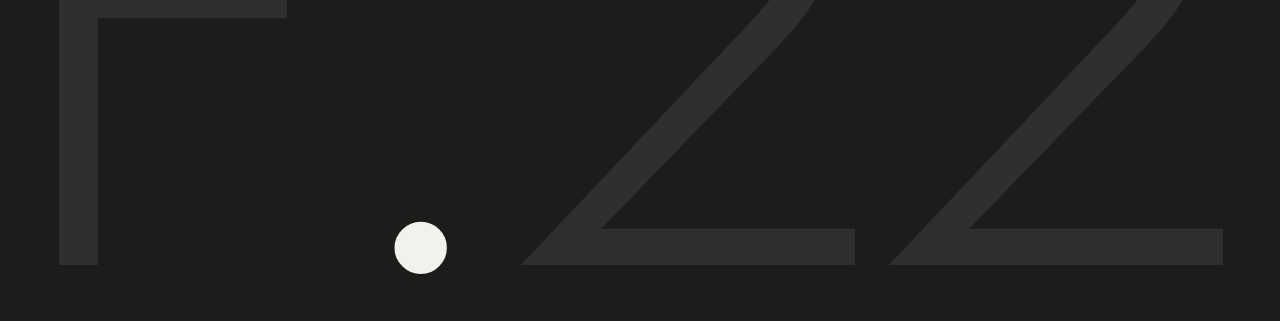
==== commit 43630745: "Страница «Услуги и стоимость»: пакеты дизайн-проектов, авторский надзор, хоумстейджинг, замеры Ссылк" ====
--- a/index.html
+++ b/index.html
@@ -19,11 +19,15 @@
 <meta name="twitter:card" content="summary_large_image" />
 <meta name="twitter:image" content="https://f-22.ru/og-image.jpg?v=1" />
 <meta name="theme-color" content="#1d1c1a" />
+<link rel="icon" href="/favicon.ico" sizes="32x32" />
+<link rel="icon" href="/favicon.svg" type="image/svg+xml" />
+<link rel="apple-touch-icon" href="/apple-touch-icon.png" />
+<link rel="manifest" href="/site.webmanifest" />
 <script>(function(d){d.classList.add('js');var s;try{s=sessionStorage.getItem('f22-seen')}catch(e){}if(!s&&!matchMedia('(prefers-reduced-motion: reduce)').matches)d.classList.add('has-preloader');setTimeout(function(){d.classList.remove('has-preloader');d.classList.add('is-ready')},5000)})(document.documentElement);</script>
 <link rel="preconnect" href="https://fonts.googleapis.com">
 <link rel="preconnect" href="https://fonts.gstatic.com" crossorigin>
 <link href="https://fonts.googleapis.com/css2?family=Jost:wght@300;400;500&display=swap" rel="stylesheet">
-<link rel="stylesheet" href="styles.css?v=20261015-6" />
+<link rel="stylesheet" href="styles.css?v=20261110-1" />
 <link rel="preload" as="image" href="images/home/3A7YYE3VN3R0TZ41Y4D6B6QA4X.webp" fetchpriority="high" />
 </head>
 <body>
@@ -35,6 +39,7 @@
       <a href="#about" class="hover-line" data-spy="about">Обо мне</a>
       <a href="#projects" class="hover-line" data-spy="projects">Проекты</a>
       <a href="#services" class="hover-line" data-spy="services">Услуги</a>
+      <a href="price.html" class="hover-line">Стоимость</a>
       <a href="#contacts" class="hover-line" data-spy="contacts">Контакты</a>
     </nav>
     <a href="https://t.me/FedosovaKate" class="btn btn--small btn--outline site-header__cta has-arrow" target="_blank" rel="noopener"><span class="btn__label"><span data-text="Обсудить проект">Обсудить проект</span></span><span class="btn__icon"><span class="arrow arrow--out"><svg viewBox="0 0 16 16" aria-hidden="true"><path d="M4.5 11.5l7-7M5.5 4.5h6v6"/></svg><svg viewBox="0 0 16 16" aria-hidden="true"><path d="M4.5 11.5l7-7M5.5 4.5h6v6"/></svg></span></span></a>
@@ -145,6 +150,7 @@
           <div class="section-head__body">
             <h2 class="h2 reveal">Проектируем и создаём</h2>
             <p class="section-head__note reveal">Четыре направления, в каждом из которых интерьер должен работать на задачу: продавать, принимать гостей, собирать команду или просто быть домом.</p>
+            <div class="section-head__action reveal"><a href="price.html" class="btn btn--outline has-arrow"><span class="btn__label"><span data-text="Услуги и стоимость">Услуги и стоимость</span></span><span class="btn__icon"><span class="arrow arrow--right"><svg viewBox="0 0 16 16" aria-hidden="true"><path d="M2.5 8h11M9 3.5 13.5 8 9 12.5"/></svg><svg viewBox="0 0 16 16" aria-hidden="true"><path d="M2.5 8h11M9 3.5 13.5 8 9 12.5"/></svg></span></span></a></div>
           </div>
         </div>
         <ul class="services-list">
@@ -206,6 +212,7 @@
           <a href="#about" class="hover-line">Обо мне</a>
           <a href="#projects" class="hover-line">Проекты</a>
           <a href="#services" class="hover-line">Услуги</a>
+          <a href="price.html" class="hover-line">Стоимость</a>
           <a href="#process" class="hover-line">Этапы работы</a>
         </nav>
         <a href="#top" class="to-top has-arrow">Наверх <span class="btn__icon"><span class="arrow arrow--up"><svg viewBox="0 0 16 16" aria-hidden="true"><path d="M8 13.5v-11M3.5 7 8 2.5 12.5 7"/></svg><svg viewBox="0 0 16 16" aria-hidden="true"><path d="M8 13.5v-11M3.5 7 8 2.5 12.5 7"/></svg></span></span></a>
@@ -223,6 +230,6 @@
     </div>
   </footer>
 
-  <script src="script.js?v=20261015-6"></script>
+  <script src="script.js?v=20261110-1"></script>
 </body>
 </html>
--- a/styles.css
+++ b/styles.css
@@ -1428,6 +1428,7 @@
   .menu-open .m-menu__item:nth-child(3) .m-menu__label, .menu-open .m-menu__item:nth-child(3) .m-menu__num { transition-delay: 0.40s; }
   .menu-open .m-menu__item:nth-child(4) .m-menu__label, .menu-open .m-menu__item:nth-child(4) .m-menu__num { transition-delay: 0.46s; }
   .menu-open .m-menu__item:nth-child(5) .m-menu__label, .menu-open .m-menu__item:nth-child(5) .m-menu__num { transition-delay: 0.52s; }
+  .menu-open .m-menu__item:nth-child(6) .m-menu__label, .menu-open .m-menu__item:nth-child(6) .m-menu__num { transition-delay: 0.58s; }
 
   /* стрелка «раскрыть проекты» */
   .m-menu__toggle {
@@ -1620,3 +1621,418 @@
   .m-menu__contacts .arrow { width: 14px; height: 14px; }
   .m-menu__contacts .arrow svg { width: 14px; height: 14px; }
 }
+
+
+/* ==========================================================================
+   Страница «Услуги и стоимость» (price.html)
+   Тот же язык «спецификации»: подпись слева, содержимое с 4-й колонки,
+   тонкие линии прорисовываются при появлении, наведение — мягко и медленно.
+   ========================================================================== */
+.sr-only {
+  position: absolute; width: 1px; height: 1px; margin: -1px; padding: 0;
+  overflow: hidden; clip: rect(0 0 0 0); white-space: nowrap; border: 0;
+}
+#design, #supervision, #staging, #visit { scroll-margin-top: 24px; }
+
+/* кнопка под пояснением раздела (главная, «Услуги») */
+.section-head__action { margin-top: var(--space-md); }
+
+/* общая линия строки: прорисовывается при появлении, при наведении по ней проходит тёмная */
+.spec-line { position: relative; }
+.spec-line::before {
+  content: '';
+  position: absolute; left: 0; right: 0; bottom: 0;
+  height: 1px;
+  background: var(--color-line);
+  transform-origin: left;
+  transition: transform 1.2s var(--ease-in-out);
+  transition-delay: inherit;
+}
+.js .spec-line.reveal:not(.visible)::before { transform: scaleX(0); }
+.spec-line--hover::after {
+  content: '';
+  position: absolute; left: 0; right: 0; bottom: 0;
+  height: 1px;
+  background: var(--color-ink);
+  transform: scaleX(0);
+  transform-origin: right;
+  transition: transform 1.1s var(--ease-soft);
+}
+.spec-line--hover:hover::after { transform: scaleX(1); transform-origin: left; }
+
+/* ---------- шапка страницы ---------- */
+.price-hero { padding-bottom: 0; }
+.price-hero + .section { padding-top: var(--space-xl); }
+.price-hero .project-hero__row--title .project-hero__cell:first-child { grid-column: 1 / -1; }
+/* как на всём сайте: подпись в колонках 1–3, содержимое с 4-й */
+.price-hero .project-hero__row:not(.project-hero__row--title) .project-hero__cell { grid-column: 1 / span 3; }
+.price-hero .project-hero__row:not(.project-hero__row--title) .project-hero__cell + .project-hero__cell { grid-column: 4 / -1; }
+.price-hero .meta-label { margin-bottom: 0; padding-top: 3px; }
+.price-nav { display: flex; flex-wrap: wrap; gap: 14px clamp(22px, 2.6vw, 40px); font-size: var(--text-small); }
+
+/* ---------- таблица пакетов ---------- */
+.price-table { --pt-pad: clamp(18px, 1.9vw, 28px); }
+.pt-head, .pt-row {
+  display: grid;
+  grid-template-columns: repeat(12, minmax(0, 1fr));
+  column-gap: var(--col-gap);
+}
+.pt-head { position: relative; align-items: end; padding-bottom: var(--pt-pad); }
+.pt-head::after {
+  content: '';
+  position: absolute; left: 0; right: 0; bottom: 0;
+  height: 1px;
+  background: var(--color-line);
+  transform-origin: left;
+  transition: transform 1.4s var(--ease-in-out);
+}
+.js .pt-head:not(.visible)::after { transform: scaleX(0); }
+.pt-head__label {
+  grid-column: 1 / span 3;
+  font-size: var(--text-caption);
+  letter-spacing: 0.02em;
+  color: var(--color-ink-soft);
+}
+.pt-packs, .pt-marks {
+  grid-column: 8 / -1;
+  display: grid;
+  grid-template-columns: repeat(3, minmax(0, 1fr));
+  column-gap: var(--col-gap);
+}
+.pt-packs__cell { display: flex; }
+.pt-pack {
+  position: relative;
+  display: flex; flex-direction: column; justify-content: space-between; align-items: flex-start;
+  gap: 10px;
+  width: 100%;
+  text-align: left;
+  -webkit-tap-highlight-color: transparent;
+  transition: opacity var(--dur-hover) var(--ease-soft);
+}
+.pt-pack__radio { display: none; }
+.pt-pack__name {
+  font-size: var(--text-small);
+  line-height: 1.3;
+  color: var(--color-ink-soft);
+  transition: color var(--dur-hover) var(--ease-soft);
+}
+.pt-pack__price {
+  font-family: var(--font-display);
+  font-weight: 300;
+  font-size: clamp(22px, 2.1vw, 32px);
+  line-height: 1.1;
+  letter-spacing: -0.01em;
+  transition: color var(--dur-hover) var(--ease-soft);
+}
+.pt-pack__price .per { margin-left: -0.14em; }   /* у знака ₽ в Jost широкое поле справа */
+/* выбранный пакет: тёмная линия под его колонкой */
+.pt-pack::after {
+  content: '';
+  position: absolute; left: 0; right: 0; bottom: calc(var(--pt-pad) * -1);
+  z-index: 1;
+  height: 1px;
+  background: var(--color-ink);
+  transform: scaleX(0);
+  transform-origin: right;
+  transition: transform 1.1s var(--ease-soft);
+}
+
+.pt-row { align-items: center; padding: clamp(15px, 1.5vw, 21px) 0; }
+.pt-num {
+  grid-column: 1 / span 3;
+  font-size: var(--text-caption);
+  letter-spacing: 0.02em;
+  color: var(--color-ink-faint);
+  font-variant-numeric: tabular-nums;
+  transition: color var(--dur-hover) var(--ease-soft), opacity var(--dur-hover) var(--ease-soft);
+}
+.pt-name {
+  grid-column: 4 / span 4;
+  font-size: var(--text-lead);
+  line-height: 1.35;
+  text-wrap: pretty;
+  transition: transform var(--dur-hover) var(--ease-soft), opacity var(--dur-hover) var(--ease-soft), color var(--dur-hover) var(--ease-soft);
+}
+.pt-mark {
+  display: flex; align-items: center;
+  height: 24px;
+  transition: opacity var(--dur-hover) var(--ease-soft);
+}
+.pt-mark svg {
+  width: 20px; height: 20px;
+  fill: none; stroke: currentColor; stroke-width: 1.4;
+  stroke-linecap: round; stroke-linejoin: round;
+}
+.pt-mark.is-no i { display: block; width: 12px; height: 1px; margin-left: 4px; background: var(--color-ink-faint); }
+/* галочки «дорисовываются» слева направо, когда строка появилась */
+.js .pt-row .pt-mark.is-yes svg { clip-path: inset(0 100% 0 0); transition: clip-path 0.9s var(--ease-in-out); }
+.js .pt-row.visible .pt-mark.is-yes svg { clip-path: inset(0 0 0 0); }
+.pt-mark:nth-child(1) svg { transition-delay: 0.3s; }
+.pt-mark:nth-child(2) svg { transition-delay: 0.4s; }
+.pt-mark:nth-child(3) svg { transition-delay: 0.5s; }
+
+.pt-row:hover .pt-num { color: var(--color-ink); }
+.pt-row:hover .pt-name { transform: translateX(8px); }
+
+@media (min-width: 861px) {
+  @media (hover: hover) {
+    .price-table:has(.pt-row:hover) .pt-row:not(:hover) :is(.pt-num, .pt-name) { opacity: 0.45; }
+  }
+  /* пакет под курсором или выбранный кликом: его колонка остаётся, остальные притухают */
+  .price-table[data-show] .pt-pack { opacity: 0.45; }
+  .price-table[data-show] .pt-mark { opacity: 0.22; }
+  .price-table[data-show="1"] :is(.pt-pack[data-pack="1"], .pt-mark:nth-child(1)),
+  .price-table[data-show="2"] :is(.pt-pack[data-pack="2"], .pt-mark:nth-child(2)),
+  .price-table[data-show="3"] :is(.pt-pack[data-pack="3"], .pt-mark:nth-child(3)) { opacity: 1; }
+  .price-table[data-show="1"] .pt-pack[data-pack="1"] .pt-pack__name,
+  .price-table[data-show="2"] .pt-pack[data-pack="2"] .pt-pack__name,
+  .price-table[data-show="3"] .pt-pack[data-pack="3"] .pt-pack__name { color: var(--color-ink); }
+  .price-table[data-show="1"] .pt-pack[data-pack="1"]::after,
+  .price-table[data-show="2"] .pt-pack[data-pack="2"]::after,
+  .price-table[data-show="3"] .pt-pack[data-pack="3"]::after { transform: scaleX(1); transform-origin: left; }
+  /* работы, которых нет в выбранном пакете, уходят на второй план */
+  .price-table[data-show="1"] .pt-row:not(.in-1) :is(.pt-num, .pt-name),
+  .price-table[data-show="2"] .pt-row:not(.in-2) :is(.pt-num, .pt-name),
+  .price-table[data-show="3"] .pt-row:not(.in-3) :is(.pt-num, .pt-name) { opacity: 0.4; }
+}
+
+.price-foot {
+  display: flex; flex-wrap: wrap; align-items: baseline;
+  gap: 12px clamp(22px, 2.6vw, 40px);
+  margin-top: var(--space-md);
+  margin-left: calc((100% + var(--col-gap)) / 12 * 3);
+  font-size: var(--text-small);
+}
+.price-foot__text { color: var(--color-ink-soft); max-width: 34em; line-height: 1.55; }
+
+/* ---------- авторский надзор: сумма слева, состав справа ---------- */
+.price-split {
+  display: grid;
+  grid-template-columns: repeat(12, minmax(0, 1fr));
+  column-gap: var(--col-gap);
+  row-gap: var(--space-md);
+  align-items: start;
+}
+.price-split__sum { grid-column: 4 / span 4; }
+.price-big {
+  font-family: var(--font-display);
+  font-weight: 300;
+  font-size: clamp(30px, 3vw, 46px);
+  line-height: 1.1;
+  letter-spacing: -0.01em;
+}
+.price-unit { margin-top: 8px; font-size: var(--text-small); color: var(--color-ink-soft); }
+.price-split .price-lines { grid-column: 8 / -1; }
+.price-lines { border-top: 1px solid var(--color-line); }
+.price-lines li { padding: 15px 0 16px; line-height: 1.45; text-wrap: pretty; }
+
+/* ---------- хоумстейджинг: строки услуг ---------- */
+.offers { border-top: 1px solid var(--color-line); }
+.offer {
+  display: grid;
+  grid-template-columns: repeat(12, minmax(0, 1fr));
+  column-gap: var(--col-gap);
+  align-items: start;
+  padding: clamp(26px, 2.8vw, 44px) 0;
+}
+.offer__num {
+  grid-column: 1 / span 3;
+  padding-top: clamp(8px, 0.9vw, 14px);
+  font-size: var(--text-caption);
+  letter-spacing: 0.02em;
+  color: var(--color-ink-faint);
+  font-variant-numeric: tabular-nums;
+  transition: color var(--dur-hover) var(--ease-soft), opacity var(--dur-hover) var(--ease-soft);
+}
+.offer__head {
+  grid-column: 4 / span 4;
+  transition: transform var(--dur-hover) var(--ease-soft), opacity var(--dur-hover) var(--ease-soft);
+}
+.offer__title {
+  font-family: var(--font-display);
+  font-weight: 300;
+  font-size: clamp(26px, 2.6vw, 40px);
+  line-height: 1.15;
+  letter-spacing: -0.01em;
+  max-width: 12em;
+  text-wrap: balance;
+}
+.offer__price { display: flex; flex-wrap: wrap; align-items: baseline; gap: 4px 12px; margin-top: clamp(16px, 1.6vw, 24px); }
+.offer__sum { font-size: var(--text-lead); line-height: 1.3; }
+.offer__unit { font-size: var(--text-caption); color: var(--color-ink-soft); }
+.offer__items {
+  grid-column: 8 / -1;
+  padding-top: clamp(6px, 0.7vw, 11px);
+  line-height: 1.45;
+  color: var(--color-ink-soft);
+  transition: opacity var(--dur-hover) var(--ease-soft);
+}
+.offer__items li { position: relative; padding-left: 20px; text-wrap: pretty; transition: color var(--dur-hover) var(--ease-soft); }
+.offer__items li + li { margin-top: 8px; }
+.offer__items li::before {
+  content: '';
+  position: absolute; left: 0; top: 0.72em;
+  width: 8px; height: 1px;
+  background: var(--color-ink-faint);
+}
+.offer:hover .offer__num { color: var(--color-ink); }
+.offer:hover .offer__head { transform: translateX(8px); }
+.offer:hover .offer__items li { color: var(--color-ink); }
+@media (hover: hover) {
+  .offers:has(.offer:hover) .offer:not(:hover) :is(.offer__num, .offer__head, .offer__items) { opacity: 0.45; }
+}
+
+.price-terms {
+  display: grid;
+  grid-template-columns: repeat(12, minmax(0, 1fr));
+  column-gap: var(--col-gap);
+  align-items: start;
+  margin-top: var(--space-lg);
+}
+.price-terms__label {
+  grid-column: 1 / span 3;
+  padding-top: 17px;
+  font-size: var(--text-caption);
+  letter-spacing: 0.02em;
+  color: var(--color-ink-soft);
+}
+.price-terms .price-lines { grid-column: 4 / -1; }
+
+/* ---------- замеры и выезд: строки «подпись — сумма» ---------- */
+.price-rows { border-top: 1px solid var(--color-line); }
+.price-row {
+  display: grid;
+  grid-template-columns: repeat(12, minmax(0, 1fr));
+  column-gap: var(--col-gap);
+  align-items: baseline;
+  padding: clamp(18px, 1.9vw, 28px) 0;
+}
+.price-row__label {
+  grid-column: 1 / span 3;
+  font-size: var(--text-caption);
+  letter-spacing: 0.02em;
+  color: var(--color-ink-soft);
+  transition: color var(--dur-hover) var(--ease-soft);
+}
+.price-row__value {
+  grid-column: 4 / -1;
+  font-family: var(--font-display);
+  font-weight: 300;
+  font-size: clamp(26px, 2.9vw, 46px);
+  line-height: 1.15;
+  transition: transform var(--dur-hover) var(--ease-soft), opacity var(--dur-hover) var(--ease-soft);
+}
+.price-row__value small {
+  margin-left: 10px;
+  font-family: var(--font-text);
+  font-weight: 400;
+  font-size: var(--text-small);
+  color: var(--color-ink-soft);
+  white-space: nowrap;
+}
+.price-row:hover .price-row__label { color: var(--color-ink); }
+.price-row:hover .price-row__value { transform: translateX(8px); }
+@media (hover: hover) {
+  .price-rows:has(.price-row:hover) .price-row:not(:hover) .price-row__value { opacity: 0.45; }
+}
+
+/* ---------- прайс: планшет ---------- */
+@media (max-width: 1023px) {
+  .pt-head__label { grid-column: 1 / span 6; }
+  .pt-num { grid-column: 1 / span 1; }
+  .pt-name { grid-column: 2 / span 5; }
+  .pt-packs, .pt-marks { grid-column: 7 / -1; }
+  .price-foot { margin-left: 0; }
+
+  .price-split__sum { grid-column: 1 / span 5; }
+  .price-split .price-lines { grid-column: 6 / -1; }
+
+  .offer__num { grid-column: 1 / -1; padding-top: 0; margin-bottom: 12px; }
+  .offer__head { grid-column: 1 / span 5; }
+  .offer__items { grid-column: 6 / -1; }
+
+  .price-terms__label { grid-column: 1 / -1; padding-top: 0; margin-bottom: var(--space-sm); }
+  .price-terms .price-lines { grid-column: 1 / -1; }
+
+  .price-row__label { grid-column: 1 / span 4; }
+  .price-row__value { grid-column: 5 / -1; }
+}
+
+/* ---------- прайс: телефон и узкий планшет ----------
+   Таблица превращается в переключатель: сверху три пакета с ценой,
+   ниже — один список работ с отметками для выбранного пакета. */
+@media (max-width: 860px) {
+  .pt-head { display: flex; flex-direction: column; align-items: stretch; padding-bottom: 0; }
+  .pt-head::after { display: none; }
+  .pt-packs { order: 0; display: block; border-top: 1px solid var(--color-line); }
+  .pt-packs__cell { display: block; }
+  .pt-head__label { order: 1; margin-top: var(--space-md); padding-bottom: 14px; border-bottom: 1px solid var(--color-ink); }
+
+  .pt-pack {
+    flex-direction: row; align-items: center; justify-content: flex-start;
+    gap: 14px;
+    min-height: 64px;
+    padding: 14px 0;
+    border-bottom: 1px solid var(--color-line);
+  }
+  .pt-pack::after { display: none; }
+  .pt-pack__radio {
+    position: relative; flex: none;
+    display: block; width: 20px; height: 20px;
+    border: 1px solid var(--color-ink-faint); border-radius: 50%;
+    transition: border-color var(--dur) var(--ease-soft);
+  }
+  .pt-pack__radio::after {
+    content: '';
+    position: absolute; inset: 5px;
+    border-radius: 50%;
+    background: var(--color-ink);
+    transform: scale(0);
+    transition: transform var(--dur) var(--ease);
+  }
+  .pt-pack__name { flex: 1; font-size: var(--text-body); }
+  .pt-pack__price { font-size: 22px; color: var(--color-ink-soft); }
+  .price-table[data-pick="1"] .pt-pack[data-pack="1"] .pt-pack__radio,
+  .price-table[data-pick="2"] .pt-pack[data-pack="2"] .pt-pack__radio,
+  .price-table[data-pick="3"] .pt-pack[data-pack="3"] .pt-pack__radio { border-color: var(--color-ink); }
+  .price-table[data-pick="1"] .pt-pack[data-pack="1"] .pt-pack__radio::after,
+  .price-table[data-pick="2"] .pt-pack[data-pack="2"] .pt-pack__radio::after,
+  .price-table[data-pick="3"] .pt-pack[data-pack="3"] .pt-pack__radio::after { transform: scale(1); }
+  .price-table[data-pick="1"] .pt-pack[data-pack="1"] :is(.pt-pack__name, .pt-pack__price),
+  .price-table[data-pick="2"] .pt-pack[data-pack="2"] :is(.pt-pack__name, .pt-pack__price),
+  .price-table[data-pick="3"] .pt-pack[data-pack="3"] :is(.pt-pack__name, .pt-pack__price) { color: var(--color-ink); }
+
+  .pt-row { grid-template-columns: minmax(0, 1fr) 24px; column-gap: 16px; padding: 14px 0; }
+  .pt-num { display: none; }
+  .pt-name { grid-column: 1; font-size: var(--text-body); }
+  .pt-marks { grid-column: 2; display: grid; grid-template-columns: 24px; column-gap: 0; }
+  .pt-mark { grid-area: 1 / 1; justify-content: center; opacity: 0; }
+  .pt-mark.is-no i { margin-left: 0; }
+  .pt-mark svg { transition-delay: 0.2s; }
+  .price-table[data-pick="1"] .pt-mark:nth-child(1),
+  .price-table[data-pick="2"] .pt-mark:nth-child(2),
+  .price-table[data-pick="3"] .pt-mark:nth-child(3) { opacity: 1; }
+  .price-table[data-pick="1"] .pt-row:not(.in-1) .pt-name,
+  .price-table[data-pick="2"] .pt-row:not(.in-2) .pt-name,
+  .price-table[data-pick="3"] .pt-row:not(.in-3) .pt-name { color: var(--color-ink-faint); }
+  .pt-row:hover .pt-name { transform: none; }
+}
+
+@media (max-width: 720px) {
+  .price-hero .project-hero__row:not(.project-hero__row--title) .project-hero__cell,
+  .price-hero .project-hero__row:not(.project-hero__row--title) .project-hero__cell + .project-hero__cell { grid-column: 1 / -1; }
+  .price-hero .meta-label { padding-top: 0; margin-bottom: 4px; }
+  .price-nav { flex-direction: column; align-items: flex-start; gap: 12px; }
+
+  .price-split__sum, .price-split .price-lines { grid-column: 1 / -1; }
+
+  .offer { padding: 24px 0 26px; }
+  .offer__num { margin-bottom: 8px; }
+  .offer__head, .offer__items { grid-column: 1 / -1; }
+  .offer__items { padding-top: 0; margin-top: 18px; }
+  .offer:hover .offer__head { transform: none; }
+
+  .price-row { grid-template-columns: 1fr; row-gap: 6px; }
+  .price-row__label, .price-row__value { grid-column: 1; }
+  .price-row__value small { display: block; margin: 6px 0 0; white-space: normal; }
+}
